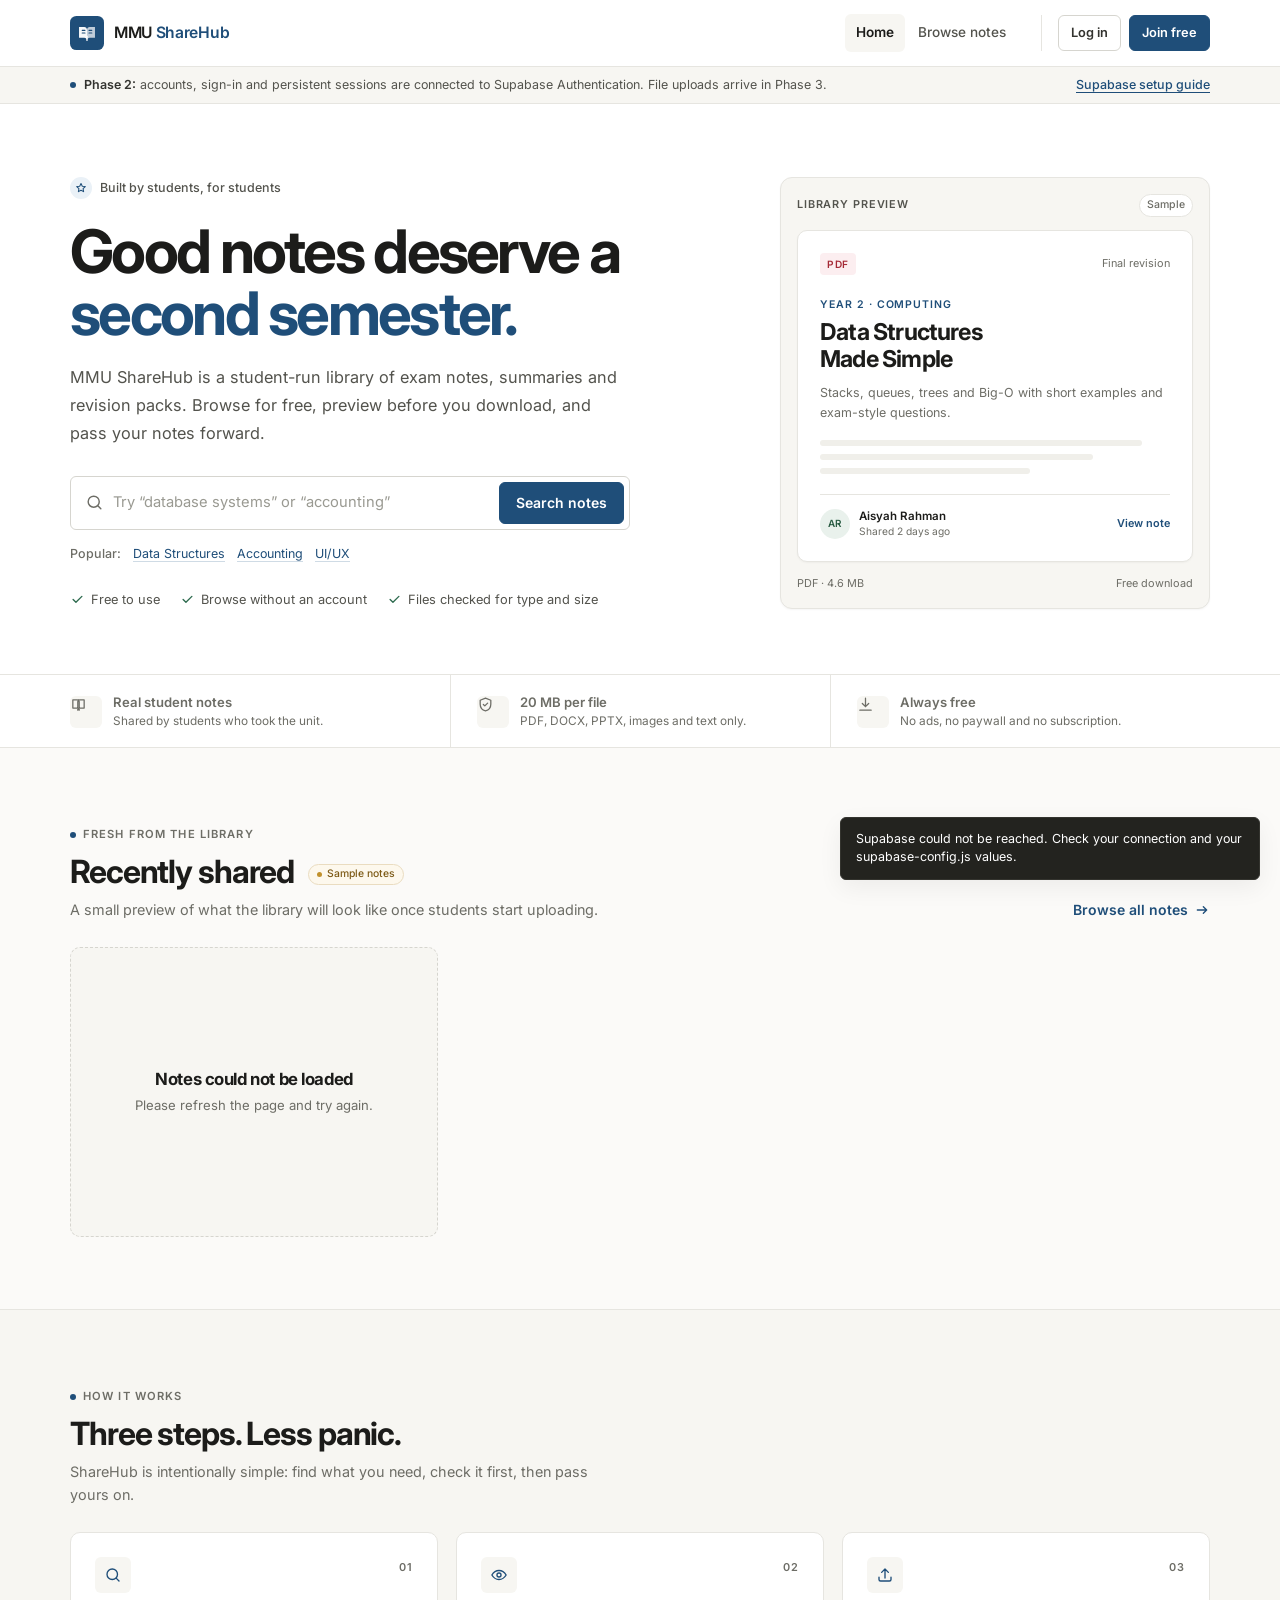
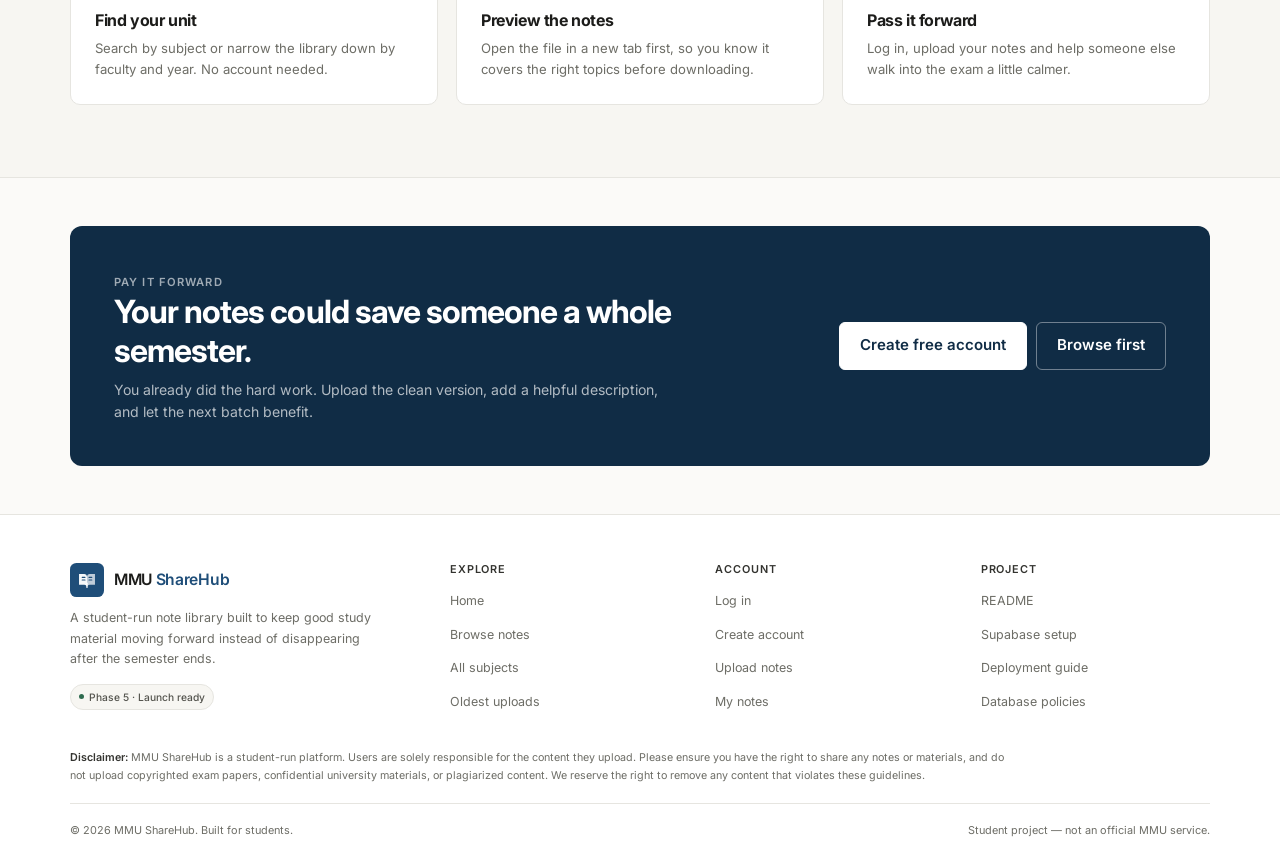
==== index.html @ 8dc892ee "Initial Commit" ====
<!DOCTYPE html>
<html lang="en">
<head>
  <meta charset="UTF-8">
  <meta name="viewport" content="width=device-width, initial-scale=1.0">
  <meta name="description" content="MMU ShareHub is a free, student-run library of exam notes, summaries and revision packs. Browse, preview and download notes shared by fellow students.">
  <meta name="theme-color" content="#1f4e79">
  <meta property="og:title" content="MMU ShareHub — Notes worth passing on">
  <meta property="og:description" content="A free, student-run library of exam notes for the next batch.">
  <meta property="og:type" content="website">
  <title>MMU ShareHub — Notes worth passing on</title>
  <link rel="preconnect" href="https://fonts.googleapis.com">
  <link rel="preconnect" href="https://fonts.gstatic.com" crossorigin>
  <link href="https://fonts.googleapis.com/css2?family=Inter:wght@400;500;600;700&display=swap" rel="stylesheet">
  <link rel="icon" href="assets/favicon.svg" type="image/svg+xml">
  <link rel="stylesheet" href="css/styles.css">
</head>
<body data-page="home">
  <a class="skip-link" href="#main">Skip to content</a>

  <!-- Site header: same navigation on every page -->
  <header class="site-header" data-header>
    <div class="container header-inner">
      <a class="brand" href="index.html" aria-label="MMU ShareHub home">
        <span class="brand-mark">
          <img src="assets/logo-mark.svg" alt="" width="41" height="41">
        </span>
        <span class="brand-name">MMU <span>ShareHub</span></span>
      </a>

      <button class="nav-toggle" type="button" aria-label="Open navigation" aria-expanded="false" aria-controls="site-nav" data-nav-toggle>
        <span></span>
        <span></span>
        <span></span>
      </button>

      <nav class="site-nav" id="site-nav" aria-label="Main navigation">
        <div class="nav-links">
          <a class="nav-link" href="index.html" data-page="home">Home</a>
          <a class="nav-link" href="browse.html" data-page="browse">Browse notes</a>
        </div>

        <div class="nav-auth auth-guest">
          <a class="btn btn-ghost btn-sm" href="login.html">Log in</a>
          <a class="btn btn-primary btn-sm" href="register.html">Join free</a>
        </div>

        <!-- Shown by js/main.js when Supabase reports a signed-in user. -->
        <div class="nav-auth auth-user" hidden>
          <a class="nav-link" href="upload.html" data-page="upload">Upload</a>
          <a class="nav-link nav-account" href="profile.html" data-page="profile">
            <span class="avatar nav-account__avatar" data-user-avatar aria-hidden="true">?</span>
            <span class="nav-account__name" data-user-name>My notes</span>
          </a>
          <button class="btn btn-ghost btn-sm" type="button" data-logout>Log out</button>
        </div>
      </nav>
    </div>
  </header>

  <!-- Development-only status banner. Safe to remove before launch. -->
  <div class="phase-banner">
    <div class="container phase-banner__inner">
      <span class="phase-banner__dot" aria-hidden="true"></span>
      <span><strong>Phase 2:</strong> accounts, sign-in and persistent sessions are connected to Supabase Authentication. File uploads arrive in Phase 3.</span>
      <a href="docs/supabase-setup.md" target="_blank" rel="noopener">Supabase setup guide</a>
    </div>
  </div>

  <main id="main">
    <!-- Hero -->
    <section class="hero" aria-labelledby="hero-title">
      <div class="container hero__grid">
        <div class="hero__copy">
          <span class="hero__badge">
            <span class="hero__badge-icon" aria-hidden="true">
              <svg viewBox="0 0 24 24"><path d="m12 3 2.6 5.3 5.9.9-4.3 4.2 1 5.9-5.2-2.8-5.2 2.8 1-5.9L3.5 9.2l5.9-.9L12 3Z"/></svg>
            </span>
            Built by students, for students
          </span>

          <h1 id="hero-title">Good notes deserve a <span class="text-accent">second semester.</span></h1>

          <p>MMU ShareHub is a student-run library of exam notes, summaries and revision packs. Browse for free, preview before you download, and pass your notes forward.</p>

          <form class="hero-search" action="browse.html" method="get" role="search">
            <svg viewBox="0 0 24 24" aria-hidden="true">
              <circle cx="11" cy="11" r="7"/>
              <path d="m20 20-3.5-3.5"/>
            </svg>
            <label class="sr-only" for="hero-search-input">Search notes</label>
            <input id="hero-search-input" type="search" name="q" placeholder="Try “database systems” or “accounting”">
            <button class="btn btn-primary" type="submit">Search notes</button>
          </form>

          <div class="popular-searches">
            <span>Popular:</span>
            <a href="browse.html?q=Data%20Structures">Data Structures</a>
            <a href="browse.html?q=Financial%20Accounting">Accounting</a>
            <a href="browse.html?q=UI%2FUX">UI/UX</a>
          </div>

          <ul class="hero__proof" aria-label="Site benefits">
            <li>
              <svg viewBox="0 0 24 24"><path d="m5 12 4.5 4.5L19 7"/></svg>
              Free to use
            </li>
            <li>
              <svg viewBox="0 0 24 24"><path d="m5 12 4.5 4.5L19 7"/></svg>
              Browse without an account
            </li>
            <li>
              <svg viewBox="0 0 24 24"><path d="m5 12 4.5 4.5L19 7"/></svg>
              Files checked for type and size
            </li>
          </ul>
        </div>

        <!-- Clean document preview, built with HTML and CSS -->
        <div class="hero-preview" aria-hidden="true">
          <div class="hero-preview__head">
            <span class="hero-preview__label">Library preview</span>
            <span class="hero-preview__sample">Sample</span>
          </div>

          <article class="preview-note">
            <div class="preview-note__top">
              <span class="file-badge file-badge--pdf">PDF</span>
              <span class="preview-note__date">Final revision</span>
            </div>
            <p class="preview-note__subject">Year 2 · Computing</p>
            <h2 class="preview-note__title">Data Structures<br>Made Simple</h2>
            <p class="preview-note__description">Stacks, queues, trees and Big-O with short examples and exam-style questions.</p>
            <div class="preview-note__lines">
              <span></span>
              <span></span>
              <span></span>
            </div>
            <div class="preview-note__footer">
              <span class="avatar avatar--tone-1">AR</span>
              <span class="preview-note__uploader">
                <strong>Aisyah Rahman</strong>
                <small>Shared 2 days ago</small>
              </span>
              <span class="preview-note__action">View note</span>
            </div>
          </article>

          <div class="hero-preview__foot">
            <span>PDF · 4.6 MB</span>
            <span>Free download</span>
          </div>
        </div>
      </div>
    </section>

    <!-- Quick benefits -->
    <div class="trust-strip-wrap">
      <div class="container">
        <ul class="trust-strip" aria-label="ShareHub at a glance">
          <li class="trust-item">
            <span class="trust-item__icon" aria-hidden="true">
              <svg viewBox="0 0 24 24"><path d="M4 5.5h6.2A2.8 2.8 0 0 1 13 8.3V20a3 3 0 0 0-3-3H4V5.5Zm16 0h-6.2A2.8 2.8 0 0 0 11 8.3V20a3 3 0 0 1 3-3h6V5.5Z"/></svg>
            </span>
            <span>
              <strong>Real student notes</strong>
              <span>Shared by students who took the unit.</span>
            </span>
          </li>
          <li class="trust-item">
            <span class="trust-item__icon" aria-hidden="true">
              <svg viewBox="0 0 24 24"><path d="M12 3 4.5 6v5.5c0 4.7 3.2 8.3 7.5 9.5 4.3-1.2 7.5-4.8 7.5-9.5V6L12 3Z"/><path d="m9 12 2 2 4-4"/></svg>
            </span>
            <span>
              <strong>20 MB per file</strong>
              <span>PDF, DOCX, PPTX, images and text only.</span>
            </span>
          </li>
          <li class="trust-item">
            <span class="trust-item__icon" aria-hidden="true">
              <svg viewBox="0 0 24 24"><path d="M12 3v12m0 0 4.5-4.5M12 15l-4.5-4.5M4 20h16"/></svg>
            </span>
            <span>
              <strong>Always free</strong>
              <span>No ads, no paywall and no subscription.</span>
            </span>
          </li>
        </ul>
      </div>
    </div>

    <!-- Recent notes -->
    <section class="section" aria-labelledby="recent-heading">
      <div class="container">
        <div class="section-heading">
          <div>
            <span class="eyebrow"><span class="eyebrow__dot" aria-hidden="true"></span> Fresh from the library</span>
            <h2 id="recent-heading">Recently shared <span class="preview-pill">Sample notes</span></h2>
            <p>A small preview of what the library will look like once students start uploading.</p>
          </div>
          <a class="text-link" href="browse.html">
            Browse all notes
            <svg viewBox="0 0 24 24" aria-hidden="true"><path d="M5 12h14m-5-5 5 5-5 5"/></svg>
          </a>
        </div>

        <div class="notes-grid" id="recent-notes">
          <div class="note-card skeleton-card" aria-hidden="true">
            <div class="skeleton skeleton--badge"></div>
            <div class="skeleton skeleton--title"></div>
            <div class="skeleton skeleton--text"></div>
            <div class="skeleton skeleton--text skeleton--short"></div>
            <div class="skeleton skeleton--footer"></div>
          </div>
          <div class="note-card skeleton-card" aria-hidden="true">
            <div class="skeleton skeleton--badge"></div>
            <div class="skeleton skeleton--title"></div>
            <div class="skeleton skeleton--text"></div>
            <div class="skeleton skeleton--text skeleton--short"></div>
            <div class="skeleton skeleton--footer"></div>
          </div>
          <div class="note-card skeleton-card" aria-hidden="true">
            <div class="skeleton skeleton--badge"></div>
            <div class="skeleton skeleton--title"></div>
            <div class="skeleton skeleton--text"></div>
            <div class="skeleton skeleton--text skeleton--short"></div>
            <div class="skeleton skeleton--footer"></div>
          </div>
        </div>
      </div>
    </section>

    <!-- How it works -->
    <section class="section section--white" aria-labelledby="how-heading">
      <div class="container">
        <div class="section-heading">
          <div>
            <span class="eyebrow"><span class="eyebrow__dot" aria-hidden="true"></span> How it works</span>
            <h2 id="how-heading">Three steps. Less panic.</h2>
            <p>ShareHub is intentionally simple: find what you need, check it first, then pass yours on.</p>
          </div>
        </div>

        <div class="steps-grid">
          <article class="step-card" data-step="01">
            <span class="step-card__icon" aria-hidden="true">
              <svg viewBox="0 0 24 24"><circle cx="11" cy="11" r="7"/><path d="m20 20-3.5-3.5"/></svg>
            </span>
            <h3>Find your unit</h3>
            <p>Search by subject or narrow the library down by faculty and year. No account needed.</p>
          </article>

          <article class="step-card" data-step="02">
            <span class="step-card__icon" aria-hidden="true">
              <svg viewBox="0 0 24 24"><path d="M2.5 12s3.5-6 9.5-6 9.5 6 9.5 6-3.5 6-9.5 6-9.5-6-9.5-6Z"/><circle cx="12" cy="12" r="2.7"/></svg>
            </span>
            <h3>Preview the notes</h3>
            <p>Open the file in a new tab first, so you know it covers the right topics before downloading.</p>
          </article>

          <article class="step-card" data-step="03">
            <span class="step-card__icon" aria-hidden="true">
              <svg viewBox="0 0 24 24"><path d="M12 16V4m0 0L7.5 8.5M12 4l4.5 4.5M4 15v3a2 2 0 0 0 2 2h12a2 2 0 0 0 2-2v-3"/></svg>
            </span>
            <h3>Pass it forward</h3>
            <p>Log in, upload your notes and help someone else walk into the exam a little calmer.</p>
          </article>
        </div>
      </div>
    </section>

    <!-- Final call to action -->
    <section class="section section--tight" aria-labelledby="cta-heading">
      <div class="container">
        <div class="cta-band">
          <div>
            <span class="eyebrow eyebrow--light">Pay it forward</span>
            <h2 id="cta-heading">Your notes could save someone a whole semester.</h2>
            <p>You already did the hard work. Upload the clean version, add a helpful description, and let the next batch benefit.</p>
          </div>
          <div class="cta-band__actions">
            <a class="btn btn-white btn-lg" href="register.html">Create free account</a>
            <a class="btn btn-outline-light btn-lg" href="browse.html">Browse first</a>
          </div>
        </div>
      </div>
    </section>
  </main>

  <!-- Footer: same links on every page -->
  <footer class="site-footer">
    <div class="container">
      <div class="footer-grid">
        <div class="footer-brand">
          <a class="brand" href="index.html" aria-label="MMU ShareHub home">
            <span class="brand-mark">
              <img src="assets/logo-mark.svg" alt="" width="41" height="41">
            </span>
            <span class="brand-name">MMU <span>ShareHub</span></span>
          </a>
          <p>A student-run note library built to keep good study material moving forward instead of disappearing after the semester ends.</p>
          <span class="footer-badge">Phase 5 · Launch ready</span>
        </div>

        <div class="footer-col">
          <h2>Explore</h2>
          <ul>
            <li><a href="index.html">Home</a></li>
            <li><a href="browse.html">Browse notes</a></li>
            <li><a href="browse.html?sort=title">All subjects</a></li>
            <li><a href="browse.html?sort=oldest">Oldest uploads</a></li>
          </ul>
        </div>

        <div class="footer-col">
          <h2>Account</h2>
          <ul>
            <li><a href="login.html">Log in</a></li>
            <li><a href="register.html">Create account</a></li>
            <li><a href="upload.html">Upload notes</a></li>
            <li><a href="profile.html">My notes</a></li>
          </ul>
        </div>

        <div class="footer-col">
          <h2>Project</h2>
          <ul>
            <li><a href="README.md" target="_blank" rel="noopener">README</a></li>
            <li><a href="docs/supabase-setup.md" target="_blank" rel="noopener">Supabase setup</a></li>
            <li><a href="docs/deployment.md" target="_blank" rel="noopener">Deployment guide</a></li>
            <li><a href="docs/database-policies.md" target="_blank" rel="noopener">Database policies</a></li>
          </ul>
        </div>
      </div>

      <div class="footer-disclaimer">
        <strong>Disclaimer:</strong> MMU ShareHub is a student-run platform. Users are solely responsible for the content they upload. Please ensure you have the right to share any notes or materials, and do not upload copyrighted exam papers, confidential university materials, or plagiarized content. We reserve the right to remove any content that violates these guidelines.
      </div>

      <div class="footer-bottom">
        <p>© <span data-year>2026</span> MMU ShareHub. Built for students.</p>
        <p>Student project — not an official MMU service.</p>
      </div>
    </div>
  </footer>

  <script type="module" src="js/main.js"></script>
</body>
</html>
---- css/styles.css ----
/* ==========================================================================
   MMU ShareHub — Global styles
   Phase 2: clean, minimal academic theme + authentication UI.

   Design notes
   - Warm neutral background, white surfaces, one deep navy accent.
   - Thin borders and small shadows instead of gradients and glows.
   - Clear type hierarchy, generous spacing, understated document cards.
   ========================================================================== */

:root {
  --ink: #1c1c1a;
  --ink-soft: #33332f;
  --muted: #6d6d66;
  --muted-dark: #53534d;
  --line: #e6e5e0;
  --line-strong: #d6d5cf;
  --surface: #ffffff;
  --surface-soft: #f7f6f2;
  --surface-tint: #edf2f6;
  --bg: #fbfaf8;
  --brand: #1f4e79;
  --brand-dark: #173b5c;
  --brand-deep: #102c45;
  --brand-soft: #eaf1f7;
  --accent: #2e6b4f;
  --accent-soft: #edf5f0;
  --amber: #9a6a15;
  --amber-soft: #fbf4e6;
  --danger: #b42318;
  --danger-soft: #fef3f2;
  --success: #1f6b4a;
  --success-soft: #edf7f1;
  --shadow-sm: 0 1px 2px rgba(24, 24, 20, 0.04);
  --shadow-md: 0 8px 24px rgba(24, 24, 20, 0.06);
  --shadow-lg: 0 24px 60px rgba(24, 24, 20, 0.09);
  --radius-sm: 6px;
  --radius-md: 10px;
  --radius-lg: 12px;
  --radius-xl: 16px;
  --font-sans: "Inter", -apple-system, BlinkMacSystemFont, "Segoe UI", Roboto,
    "Helvetica Neue", Arial, sans-serif;
  --container: 1140px;
}

/* --------------------------------------------------------------------------
   1. Reset and base
   -------------------------------------------------------------------------- */

*,
*::before,
*::after {
  box-sizing: border-box;
}

html {
  scroll-behavior: smooth;
}

body {
  margin: 0;
  font-family: var(--font-sans);
  font-size: 16px;
  line-height: 1.6;
  color: var(--ink);
  background: var(--bg);
  -webkit-font-smoothing: antialiased;
  text-rendering: optimizeLegibility;
}

body.nav-open {
  overflow: hidden;
}

h1,
h2,
h3,
h4,
p,
figure,
blockquote {
  margin: 0;
}

h1,
h2,
h3,
h4 {
  line-height: 1.2;
  letter-spacing: -0.025em;
}

ul,
ol {
  margin: 0;
  padding: 0;
  list-style: none;
}

a {
  color: inherit;
  text-decoration: none;
}

img,
svg {
  display: block;
  max-width: 100%;
}

button,
input,
select,
textarea {
  font: inherit;
}

button {
  cursor: pointer;
}

button:disabled {
  cursor: not-allowed;
  opacity: 0.55;
}

code {
  padding: 1px 5px;
  border: 1px solid var(--line);
  border-radius: 4px;
  background: var(--surface-soft);
  color: var(--ink-soft);
  font-family: Consolas, Monaco, "Courier New", monospace;
  font-size: 0.92em;
}

[hidden] {
  display: none !important;
}

::selection {
  background: var(--brand);
  color: #fff;
}

:focus-visible {
  outline: 3px solid rgba(31, 78, 121, 0.26);
  outline-offset: 2px;
  border-radius: 4px;
}

.container {
  width: min(var(--container), calc(100% - 48px));
  margin-inline: auto;
}

.sr-only {
  position: absolute;
  width: 1px;
  height: 1px;
  padding: 0;
  margin: -1px;
  overflow: hidden;
  clip: rect(0, 0, 0, 0);
  white-space: nowrap;
  border: 0;
}

.skip-link {
  position: fixed;
  top: 10px;
  left: 10px;
  z-index: 200;
  padding: 9px 14px;
  background: var(--ink);
  color: #fff;
  border-radius: var(--radius-sm);
  transform: translateY(-160%);
  transition: transform 0.18s ease;
}

.skip-link:focus {
  transform: translateY(0);
}

/* --------------------------------------------------------------------------
   2. Buttons and shared text
   -------------------------------------------------------------------------- */

.btn {
  display: inline-flex;
  align-items: center;
  justify-content: center;
  gap: 7px;
  min-height: 42px;
  padding: 10px 16px;
  border: 1px solid transparent;
  border-radius: var(--radius-sm);
  font-size: 0.875rem;
  font-weight: 600;
  line-height: 1.1;
  white-space: nowrap;
  transition: background-color 0.16s ease, border-color 0.16s ease,
    color 0.16s ease, box-shadow 0.16s ease;
}

.btn svg {
  width: 17px;
  height: 17px;
  flex: 0 0 auto;
  fill: none;
  stroke: currentColor;
  stroke-width: 1.9;
  stroke-linecap: round;
  stroke-linejoin: round;
}

.btn-primary {
  color: #fff;
  background: var(--brand);
  border-color: var(--brand);
}

.btn-primary:hover {
  background: var(--brand-dark);
  border-color: var(--brand-dark);
}

.btn-danger {
  color: #fff;
  background: var(--danger);
  border-color: var(--danger);
}

.btn-danger:hover {
  background: #912016;
  border-color: #912016;
}

.btn-soft {
  color: var(--brand-dark);
  background: var(--brand-soft);
  border-color: transparent;
}

.btn-soft:hover {
  background: #dfeaf3;
}

.btn-ghost {
  color: var(--ink-soft);
  background: var(--surface);
  border-color: var(--line-strong);
}

.btn-ghost:hover {
  background: var(--surface-soft);
  border-color: #c6c5be;
}

.btn-white {
  color: var(--brand-deep);
  background: #fff;
  border-color: #fff;
}

.btn-white:hover {
  background: #f1f0eb;
  border-color: #f1f0eb;
}

.btn-outline-light {
  color: #fff;
  background: transparent;
  border-color: rgba(255, 255, 255, 0.4);
}

.btn-outline-light:hover {
  background: rgba(255, 255, 255, 0.08);
  border-color: rgba(255, 255, 255, 0.65);
}

.btn-sm {
  min-height: 36px;
  padding: 7px 12px;
  font-size: 0.8rem;
}

.btn-lg {
  min-height: 48px;
  padding: 12px 20px;
  font-size: 0.94rem;
}

.btn-block {
  width: 100%;
}

.btn.is-loading {
  cursor: progress;
  opacity: 0.75;
}

.link-button {
  padding: 0;
  border: 0;
  background: transparent;
  color: var(--brand);
  font-size: 0.8rem;
  font-weight: 500;
}

.link-button:hover {
  color: var(--brand-dark);
  text-decoration: underline;
  text-underline-offset: 3px;
}

.text-link {
  display: inline-flex;
  align-items: center;
  gap: 6px;
  color: var(--brand);
  font-size: 0.875rem;
  font-weight: 600;
}

.text-link svg {
  width: 16px;
  height: 16px;
  fill: none;
  stroke: currentColor;
  stroke-width: 2;
  stroke-linecap: round;
  stroke-linejoin: round;
  transition: transform 0.16s ease;
}

.text-link:hover svg {
  transform: translateX(2px);
}

.eyebrow {
  display: inline-flex;
  align-items: center;
  gap: 7px;
  color: var(--muted);
  font-size: 0.7rem;
  font-weight: 600;
  letter-spacing: 0.1em;
  text-transform: uppercase;
}

.eyebrow__dot {
  width: 6px;
  height: 6px;
  border-radius: 50%;
  background: var(--brand);
}

.eyebrow--light {
  color: rgba(255, 255, 255, 0.6);
}

.text-accent {
  color: var(--brand);
}

.muted {
  color: var(--muted);
}

/* --------------------------------------------------------------------------
   3. Header and navigation
   -------------------------------------------------------------------------- */

.site-header {
  position: sticky;
  top: 0;
  z-index: 60;
  background: rgba(255, 255, 255, 0.97);
  border-bottom: 1px solid var(--line);
  backdrop-filter: blur(12px);
  -webkit-backdrop-filter: blur(12px);
}

.site-header.is-scrolled {
  box-shadow: 0 1px 10px rgba(24, 24, 20, 0.05);
}

.header-inner {
  display: flex;
  align-items: center;
  justify-content: space-between;
  gap: 24px;
  min-height: 66px;
}

.brand {
  display: inline-flex;
  align-items: center;
  gap: 10px;
  flex: 0 0 auto;
}

.brand-mark {
  display: grid;
  place-items: center;
  width: 34px;
  height: 34px;
  border-radius: 8px;
}

.brand-mark svg,
.brand-mark img {
  width: 34px;
  height: 34px;
}

.brand-name {
  font-size: 0.98rem;
  font-weight: 600;
  letter-spacing: -0.02em;
  color: var(--ink);
}

.brand-name span {
  color: var(--brand);
}

.site-nav {
  display: flex;
  align-items: center;
  gap: 18px;
}

.nav-links,
.nav-auth {
  display: flex;
  align-items: center;
}

.nav-links {
  gap: 2px;
}

.nav-link {
  display: inline-flex;
  align-items: center;
  gap: 7px;
  min-height: 36px;
  padding: 8px 11px;
  border-radius: var(--radius-sm);
  color: var(--muted-dark);
  font-size: 0.85rem;
  font-weight: 500;
  transition: background-color 0.16s ease, color 0.16s ease;
}

.nav-link:hover {
  color: var(--ink);
  background: var(--surface-soft);
}

.nav-link[aria-current="page"] {
  color: var(--ink);
  background: var(--surface-soft);
  font-weight: 600;
}

.nav-account {
  padding-right: 9px;
}

.nav-account__avatar {
  display: inline-grid;
  place-items: center;
  width: 24px;
  height: 24px;
  flex: 0 0 auto;
  border-radius: 50%;
  background: var(--brand-soft);
  color: var(--brand-dark);
  font-size: 0.58rem;
  font-weight: 600;
  letter-spacing: 0.01em;
}

.nav-account__name {
  max-width: 112px;
  overflow: hidden;
  text-overflow: ellipsis;
  white-space: nowrap;
}

.nav-auth {
  gap: 8px;
  margin-left: 6px;
  padding-left: 16px;
  border-left: 1px solid var(--line);
}

/* Hide both auth blocks until a saved session has been restored. */
body.auth-pending .nav-auth {
  visibility: hidden;
}

.nav-toggle {
  display: none;
  width: 42px;
  height: 40px;
  padding: 10px;
  border: 1px solid var(--line-strong);
  border-radius: var(--radius-sm);
  background: #fff;
}

.nav-toggle span {
  display: block;
  width: 19px;
  height: 2px;
  margin: 4px auto;
  border-radius: 2px;
  background: var(--ink);
  transition: transform 0.18s ease, opacity 0.18s ease;
}

body.nav-open .nav-toggle span:nth-child(1) {
  transform: translateY(6px) rotate(45deg);
}

body.nav-open .nav-toggle span:nth-child(2) {
  opacity: 0;
}

body.nav-open .nav-toggle span:nth-child(3) {
  transform: translateY(-6px) rotate(-45deg);
}

/* --------------------------------------------------------------------------
   4. Phase banner
   -------------------------------------------------------------------------- */

.phase-banner {
  background: var(--surface-soft);
  border-bottom: 1px solid var(--line);
  color: var(--muted-dark);
}

.phase-banner__inner {
  display: flex;
  align-items: center;
  gap: 8px;
  min-height: 36px;
  padding-block: 7px;
  font-size: 0.78rem;
}

.phase-banner__dot {
  width: 6px;
  height: 6px;
  flex: 0 0 auto;
  border-radius: 50%;
  background: var(--brand);
}

.phase-banner strong {
  color: var(--ink-soft);
  font-weight: 600;
}

.phase-banner a {
  margin-left: auto;
  color: var(--brand);
  font-weight: 500;
  text-decoration: underline;
  text-underline-offset: 3px;
}

/* --------------------------------------------------------------------------
   5. Home hero
   -------------------------------------------------------------------------- */

.hero {
  padding: 72px 0 64px;
  background: #fff;
  border-bottom: 1px solid var(--line);
}

.hero__grid {
  display: grid;
  grid-template-columns: minmax(0, 1.08fr) minmax(320px, 0.92fr);
  gap: 60px;
  align-items: center;
}

.hero__badge {
  display: inline-flex;
  align-items: center;
  gap: 8px;
  color: var(--muted-dark);
  font-size: 0.78rem;
  font-weight: 500;
}

.hero__badge-icon {
  display: grid;
  place-items: center;
  width: 22px;
  height: 22px;
  border-radius: 50%;
  background: var(--brand-soft);
}

.hero__badge svg {
  width: 12px;
  height: 12px;
  fill: none;
  stroke: var(--brand);
  stroke-width: 2.1;
  stroke-linecap: round;
  stroke-linejoin: round;
}

.hero h1 {
  max-width: 690px;
  margin-top: 18px;
  font-size: clamp(2.55rem, 4.7vw, 3.75rem);
  line-height: 1.04;
  letter-spacing: -0.045em;
  color: var(--ink);
}

.hero__copy > p {
  max-width: 560px;
  margin-top: 20px;
  color: var(--muted-dark);
  font-size: 1.02rem;
  line-height: 1.7;
}

.hero-search,
.search-bar {
  display: flex;
  align-items: center;
  gap: 9px;
  width: min(100%, 560px);
  margin-top: 28px;
  padding: 5px 5px 5px 14px;
  border: 1px solid var(--line-strong);
  border-radius: var(--radius-sm);
  background: #fff;
  transition: border-color 0.16s ease, box-shadow 0.16s ease;
}

.hero-search:focus-within,
.search-bar:focus-within {
  border-color: var(--brand);
  box-shadow: 0 0 0 3px rgba(31, 78, 121, 0.1);
}

.hero-search > svg,
.search-bar > svg {
  width: 19px;
  height: 19px;
  flex: 0 0 auto;
  fill: none;
  stroke: var(--muted);
  stroke-width: 1.8;
  stroke-linecap: round;
}

.hero-search input,
.search-bar input {
  flex: 1;
  min-width: 0;
  padding: 8px 0;
  border: 0;
  outline: 0;
  background: transparent;
  color: var(--ink);
  font-size: 0.92rem;
}

.hero-search input::placeholder,
.search-bar input::placeholder {
  color: #9a9a92;
}

.hero-search .btn,
.search-bar .btn {
  flex: 0 0 auto;
  min-height: 42px;
}

.popular-searches {
  display: flex;
  align-items: center;
  flex-wrap: wrap;
  gap: 5px 12px;
  margin-top: 14px;
  color: var(--muted);
  font-size: 0.78rem;
}

.popular-searches span {
  font-weight: 500;
}

.popular-searches a {
  color: var(--brand);
  text-decoration: underline;
  text-decoration-color: #cfdbe5;
  text-underline-offset: 3px;
}

.popular-searches a:hover {
  color: var(--brand-dark);
  text-decoration-color: currentColor;
}

.hero__proof {
  display: flex;
  flex-wrap: wrap;
  gap: 10px 20px;
  margin-top: 26px;
  color: var(--muted-dark);
  font-size: 0.8rem;
}

.hero__proof li {
  display: inline-flex;
  align-items: center;
  gap: 6px;
}

.hero__proof svg {
  width: 15px;
  height: 15px;
  fill: none;
  stroke: var(--accent);
  stroke-width: 2.2;
  stroke-linecap: round;
  stroke-linejoin: round;
}

/* --------------------------------------------------------------------------
   6. Hero document preview
   -------------------------------------------------------------------------- */

.hero-preview {
  width: min(100%, 430px);
  margin-left: auto;
  padding: 16px;
  border: 1px solid var(--line);
  border-radius: var(--radius-lg);
  background: var(--surface-soft);
  box-shadow: var(--shadow-sm);
}

.hero-preview__head,
.hero-preview__foot {
  display: flex;
  align-items: center;
  justify-content: space-between;
  gap: 12px;
}

.hero-preview__label {
  color: var(--muted-dark);
  font-size: 0.68rem;
  font-weight: 600;
  letter-spacing: 0.08em;
  text-transform: uppercase;
}

.hero-preview__sample {
  padding: 2px 7px;
  border: 1px solid var(--line);
  border-radius: 999px;
  background: #fff;
  color: var(--muted);
  font-size: 0.66rem;
  font-weight: 500;
}

.preview-note {
  margin-top: 13px;
  padding: 22px;
  border: 1px solid var(--line);
  border-radius: var(--radius-md);
  background: #fff;
  box-shadow: var(--shadow-sm);
}

.preview-note__top {
  display: flex;
  align-items: center;
  justify-content: space-between;
  gap: 12px;
}

.preview-note__date {
  color: var(--muted);
  font-size: 0.68rem;
}

.preview-note__subject {
  margin-top: 22px;
  color: var(--brand);
  font-size: 0.66rem;
  font-weight: 600;
  letter-spacing: 0.09em;
  text-transform: uppercase;
}

.preview-note__title {
  margin-top: 5px;
  font-size: 1.45rem;
  line-height: 1.18;
  letter-spacing: -0.035em;
}

.preview-note__description {
  margin-top: 10px;
  color: var(--muted);
  font-size: 0.78rem;
  line-height: 1.55;
}

.preview-note__lines {
  display: grid;
  gap: 8px;
  margin-top: 18px;
}

.preview-note__lines span {
  height: 6px;
  border-radius: 3px;
  background: #f0efea;
}

.preview-note__lines span:nth-child(1) {
  width: 92%;
}

.preview-note__lines span:nth-child(2) {
  width: 78%;
}

.preview-note__lines span:nth-child(3) {
  width: 60%;
}

.preview-note__footer {
  display: flex;
  align-items: center;
  gap: 9px;
  margin-top: 20px;
  padding-top: 14px;
  border-top: 1px solid var(--line);
}

.preview-note__footer .avatar {
  width: 30px;
  height: 30px;
  font-size: 0.62rem;
}

.preview-note__uploader {
  display: flex;
  min-width: 0;
  flex-direction: column;
  line-height: 1.35;
}

.preview-note__uploader strong {
  overflow: hidden;
  font-size: 0.72rem;
  font-weight: 600;
  text-overflow: ellipsis;
  white-space: nowrap;
}

.preview-note__uploader small {
  color: var(--muted);
  font-size: 0.64rem;
}

.preview-note__action {
  margin-left: auto;
  color: var(--brand);
  font-size: 0.68rem;
  font-weight: 600;
  white-space: nowrap;
}

.hero-preview__foot {
  margin-top: 13px;
  color: var(--muted);
  font-size: 0.68rem;
}

/* --------------------------------------------------------------------------
   7. Trust strip
   -------------------------------------------------------------------------- */

.trust-strip-wrap {
  background: #fff;
  border-bottom: 1px solid var(--line);
}

.trust-strip {
  display: grid;
  grid-template-columns: repeat(3, minmax(0, 1fr));
}

.trust-item {
  display: flex;
  align-items: center;
  gap: 11px;
  min-width: 0;
  padding: 18px 26px;
  border-left: 1px solid var(--line);
}

.trust-item:first-child {
  padding-left: 0;
  border-left: 0;
}

.trust-item:last-child {
  padding-right: 0;
}

.trust-item__icon {
  display: grid;
  place-items: center;
  width: 32px;
  height: 32px;
  flex: 0 0 auto;
  border-radius: var(--radius-sm);
  background: var(--surface-soft);
  color: var(--brand);
}

.trust-item__icon svg {
  width: 17px;
  height: 17px;
  fill: none;
  stroke: currentColor;
  stroke-width: 1.8;
  stroke-linecap: round;
  stroke-linejoin: round;
}

.trust-item strong,
.trust-item span {
  display: block;
}

.trust-item strong {
  font-size: 0.82rem;
  font-weight: 600;
  line-height: 1.35;
}

.trust-item span {
  margin-top: 1px;
  color: var(--muted);
  font-size: 0.74rem;
  line-height: 1.4;
}

/* --------------------------------------------------------------------------
   8. Sections and note cards
   -------------------------------------------------------------------------- */

.section {
  padding: 72px 0;
}

.section--tight {
  padding: 48px 0;
}

.section--white {
  border-block: 1px solid var(--line);
  background: var(--surface-soft);
}

.section-heading {
  display: flex;
  align-items: flex-end;
  justify-content: space-between;
  gap: 24px;
  margin-bottom: 26px;
}

.section-heading h2 {
  margin-top: 7px;
  font-size: clamp(1.6rem, 2.8vw, 2rem);
  letter-spacing: -0.035em;
}

.section-heading p {
  max-width: 560px;
  margin-top: 7px;
  color: var(--muted);
  font-size: 0.9rem;
}

.preview-pill {
  display: inline-flex;
  align-items: center;
  gap: 5px;
  padding: 3px 8px;
  margin-left: 8px;
  border: 1px solid #eadcc0;
  border-radius: 999px;
  background: #fdf8ed;
  color: #7d5a16;
  font-size: 0.65rem;
  font-style: normal;
  font-weight: 500;
  letter-spacing: 0;
  vertical-align: middle;
}

.preview-pill::before {
  content: "";
  width: 5px;
  height: 5px;
  border-radius: 50%;
  background: #c1912d;
}

.notes-grid {
  display: grid;
  grid-template-columns: repeat(3, minmax(0, 1fr));
  gap: 18px;
}

.note-card {
  display: flex;
  flex-direction: column;
  min-width: 0;
  padding: 19px;
  border: 1px solid var(--line);
  border-radius: var(--radius-md);
  background: #fff;
  box-shadow: var(--shadow-sm);
  transition: border-color 0.16s ease, box-shadow 0.16s ease;
}

.note-card:hover {
  border-color: #cfcdc4;
  box-shadow: 0 4px 14px rgba(24, 24, 20, 0.055);
}

.note-card__top {
  display: flex;
  align-items: center;
  justify-content: space-between;
  gap: 12px;
}

.note-card__size {
  color: var(--muted);
  font-size: 0.7rem;
}

.note-card__body {
  display: flex;
  flex: 1;
  flex-direction: column;
  padding-top: 14px;
}

.note-card__tags {
  display: flex;
  flex-wrap: wrap;
  gap: 5px;
}

.tag {
  display: inline-flex;
  align-items: center;
  min-height: 22px;
  padding: 2px 7px;
  border-radius: 4px;
  background: var(--surface-tint);
  color: var(--brand-dark);
  font-size: 0.65rem;
  font-weight: 500;
  line-height: 1.35;
}

.tag--subtle {
  background: #f4f3ef;
  color: var(--muted-dark);
}

.note-card__title {
  margin-top: 11px;
  font-size: 1rem;
  line-height: 1.4;
  letter-spacing: -0.015em;
}

.note-card__title a:hover {
  color: var(--brand);
  text-decoration: underline;
  text-underline-offset: 3px;
}

.note-card__description {
  display: -webkit-box;
  margin-top: 7px;
  overflow: hidden;
  color: var(--muted);
  font-size: 0.82rem;
  line-height: 1.55;
  -webkit-box-orient: vertical;
  -webkit-line-clamp: 3;
}

.note-card__faculty {
  margin-top: 10px;
  color: var(--muted-dark);
  font-size: 0.7rem;
}

.note-card__meta {
  display: flex;
  align-items: center;
  gap: 8px;
  margin-top: 18px;
  padding-top: 13px;
  border-top: 1px solid #f0efea;
}

.avatar {
  display: inline-grid;
  place-items: center;
  width: 30px;
  height: 30px;
  flex: 0 0 auto;
  border-radius: 50%;
  background: #e9eef3;
  color: #2b5578;
  font-size: 0.62rem;
  font-weight: 600;
  letter-spacing: 0.01em;
}

.avatar--tone-1 {
  background: #e9f1ec;
  color: #2b5d44;
}

.avatar--tone-2 {
  background: #f5eee2;
  color: #7a4f14;
}

.avatar--tone-3 {
  background: #f0eaf4;
  color: #5b3f75;
}

.note-card__uploader {
  display: flex;
  min-width: 0;
  flex-direction: column;
  line-height: 1.35;
}

.note-card__uploader small {
  color: var(--muted);
  font-size: 0.6rem;
}

.note-card__uploader strong {
  overflow: hidden;
  font-size: 0.72rem;
  font-weight: 500;
  text-overflow: ellipsis;
  white-space: nowrap;
}

.note-card__date {
  margin-left: auto;
  color: var(--muted);
  font-size: 0.65rem;
  white-space: nowrap;
}

.note-card__actions {
  display: flex;
  gap: 7px;
  margin-top: 13px;
}

.note-card__actions .btn {
  flex: 1;
  min-width: 0;
  padding-inline: 8px;
}

.note-card__actions .btn svg {
  width: 15px;
  height: 15px;
}

.file-badge {
  display: inline-flex;
  align-items: center;
  min-height: 22px;
  padding: 3px 7px;
  border-radius: 4px;
  font-size: 0.63rem;
  font-weight: 600;
  letter-spacing: 0.06em;
}

.file-badge--pdf {
  color: #a52a36;
  background: #fceef0;
}

.file-badge--doc {
  color: #23508f;
  background: #ecf1f9;
}

.file-badge--ppt {
  color: #9a5210;
  background: #fbf1e6;
}

.file-badge--txt {
  color: #545f6b;
  background: #eef1f3;
}

.file-badge--img {
  color: #25634a;
  background: #ebf4ef;
}

.file-badge--file {
  color: #5d646b;
  background: #f0f1f2;
}

/* Skeleton loading state */
.skeleton-card {
  min-height: 320px;
  pointer-events: none;
}

.skeleton {
  border-radius: 5px;
  background: linear-gradient(90deg, #efeee9 25%, #f8f7f3 42%, #efeee9 65%);
  background-size: 400% 100%;
  animation: shimmer 1.5s ease infinite;
}

.skeleton--badge {
  width: 50px;
  height: 22px;
}

.skeleton--title {
  width: 90%;
  height: 20px;
  margin-top: 22px;
}

.skeleton--text {
  width: 100%;
  height: 10px;
  margin-top: 10px;
}

.skeleton--short {
  width: 64%;
}

.skeleton--footer {
  width: 76%;
  height: 30px;
  margin-top: auto;
}

@keyframes shimmer {
  0% {
    background-position: 100% 0;
  }
  100% {
    background-position: 0 0;
  }
}

/* --------------------------------------------------------------------------
   9. How it works
   -------------------------------------------------------------------------- */

.steps-grid {
  display: grid;
  grid-template-columns: repeat(3, minmax(0, 1fr));
  gap: 18px;
}

.step-card {
  position: relative;
  padding: 24px;
  border: 1px solid var(--line);
  border-radius: var(--radius-md);
  background: #fff;
}

.step-card::after {
  content: attr(data-step);
  position: absolute;
  top: 26px;
  right: 24px;
  color: var(--muted);
  font-size: 0.68rem;
  font-weight: 600;
  letter-spacing: 0.08em;
}

.step-card__icon {
  display: grid;
  place-items: center;
  width: 36px;
  height: 36px;
  border-radius: var(--radius-sm);
  background: var(--surface-soft);
  color: var(--brand);
}

.step-card__icon svg {
  width: 18px;
  height: 18px;
  fill: none;
  stroke: currentColor;
  stroke-width: 1.8;
  stroke-linecap: round;
  stroke-linejoin: round;
}

.step-card h3 {
  margin-top: 18px;
  font-size: 1rem;
}

.step-card p {
  margin-top: 7px;
  color: var(--muted);
  font-size: 0.82rem;
}

/* --------------------------------------------------------------------------
   10. Call-to-action band
   -------------------------------------------------------------------------- */

.cta-band {
  display: flex;
  align-items: center;
  justify-content: space-between;
  gap: 32px;
  padding: 42px 44px;
  border-radius: var(--radius-lg);
  background: var(--brand-deep);
  color: #fff;
}

.cta-band h2 {
  max-width: 610px;
  font-size: clamp(1.55rem, 2.8vw, 2rem);
  letter-spacing: -0.03em;
}

.cta-band p {
  max-width: 570px;
  margin-top: 9px;
  color: rgba(255, 255, 255, 0.68);
  font-size: 0.88rem;
}

.cta-band__actions {
  display: flex;
  flex-wrap: wrap;
  gap: 9px;
  flex: 0 0 auto;
}

/* --------------------------------------------------------------------------
   11. Browse page
   -------------------------------------------------------------------------- */

.page-hero {
  padding: 38px 0 32px;
  background: #fff;
  border-bottom: 1px solid var(--line);
}

.breadcrumb {
  display: flex;
  align-items: center;
  flex-wrap: wrap;
  gap: 6px;
  color: var(--muted);
  font-size: 0.72rem;
}

.breadcrumb a:hover {
  color: var(--brand);
  text-decoration: underline;
  text-underline-offset: 3px;
}

.breadcrumb__sep {
  color: #b6b5ae;
}

.page-hero__row {
  display: flex;
  align-items: flex-end;
  justify-content: space-between;
  gap: 28px;
  margin-top: 19px;
}

.page-hero h1 {
  margin-top: 6px;
  font-size: clamp(2rem, 3.7vw, 2.65rem);
  letter-spacing: -0.04em;
}

.page-hero__row p {
  max-width: 620px;
  margin-top: 9px;
  color: var(--muted-dark);
  font-size: 0.92rem;
}

.page-hero__aside {
  display: flex;
  align-items: center;
  gap: 7px;
  flex: 0 0 auto;
  padding: 7px 10px;
  border: 1px solid var(--line);
  border-radius: var(--radius-sm);
  background: var(--surface-soft);
  color: var(--muted-dark);
  font-size: 0.72rem;
  font-weight: 500;
}

.page-hero__aside svg {
  width: 15px;
  height: 15px;
  fill: none;
  stroke: var(--brand);
  stroke-width: 1.8;
  stroke-linecap: round;
  stroke-linejoin: round;
}

.search-bar {
  width: min(100%, 740px);
  margin-top: 24px;
}

.browse-layout {
  display: grid;
  grid-template-columns: 250px minmax(0, 1fr);
  gap: 28px;
  align-items: start;
  padding: 34px 0 80px;
}

.filter-panel {
  position: sticky;
  top: 86px;
  padding: 18px;
  border: 1px solid var(--line);
  border-radius: var(--radius-md);
  background: #fff;
}

.filter-panel__head {
  display: flex;
  align-items: center;
  justify-content: space-between;
  gap: 10px;
  padding-bottom: 12px;
  border-bottom: 1px solid var(--line);
}

.filter-panel__head h2 {
  font-size: 0.9rem;
  letter-spacing: -0.01em;
}

.filter-fields {
  display: grid;
  gap: 13px;
  margin-top: 15px;
}

.filter-field {
  display: grid;
  gap: 5px;
}

.filter-field > label {
  color: var(--muted-dark);
  font-size: 0.7rem;
  font-weight: 500;
}

.filter-field select,
.sort-control select {
  width: 100%;
  min-height: 40px;
  padding: 8px 32px 8px 10px;
  border: 1px solid var(--line-strong);
  border-radius: var(--radius-sm);
  appearance: none;
  background-color: #fff;
  background-image: url("data:image/svg+xml,%3Csvg xmlns='http://www.w3.org/2000/svg' viewBox='0 0 24 24' fill='none' stroke='%236d6d66' stroke-width='2' stroke-linecap='round' stroke-linejoin='round'%3E%3Cpath d='m6 9 6 6 6-6'/%3E%3C/svg%3E");
  background-repeat: no-repeat;
  background-position: right 9px center;
  background-size: 13px;
  color: var(--ink-soft);
  font-size: 0.8rem;
  outline: 0;
  cursor: pointer;
  transition: border-color 0.16s ease, box-shadow 0.16s ease;
}

.filter-field select:focus,
.sort-control select:focus {
  border-color: var(--brand);
  box-shadow: 0 0 0 3px rgba(31, 78, 121, 0.1);
}

.filter-note {
  display: flex;
  gap: 7px;
  margin-top: 15px;
  padding: 10px;
  border-radius: var(--radius-sm);
  background: var(--surface-soft);
  color: var(--muted);
  font-size: 0.68rem;
  line-height: 1.45;
}

.filter-note svg {
  width: 14px;
  height: 14px;
  flex: 0 0 auto;
  margin-top: 1px;
  fill: none;
  stroke: var(--brand);
  stroke-width: 1.9;
  stroke-linecap: round;
}

.browse-results {
  min-width: 0;
}

.results-toolbar {
  display: flex;
  align-items: center;
  justify-content: space-between;
  gap: 18px;
  margin-bottom: 15px;
}

#results-count {
  color: var(--muted);
  font-size: 0.78rem;
}

#results-count strong {
  color: var(--ink-soft);
  font-weight: 600;
}

.sort-control {
  display: flex;
  align-items: center;
  gap: 7px;
  color: var(--muted);
  font-size: 0.74rem;
  white-space: nowrap;
}

.sort-control select {
  width: auto;
  min-width: 126px;
  min-height: 36px;
  padding-block: 6px;
  font-size: 0.75rem;
}

.browse-results .notes-grid {
  grid-template-columns: repeat(2, minmax(0, 1fr));
}

/* Empty state */
.empty-state {
  display: flex;
  flex-direction: column;
  align-items: center;
  justify-content: center;
  min-height: 290px;
  padding: 44px 24px;
  border: 1px dashed var(--line-strong);
  border-radius: var(--radius-md);
  background: var(--surface-soft);
  text-align: center;
}

.empty-state__icon {
  display: grid;
  place-items: center;
  width: 52px;
  height: 52px;
  margin-bottom: 15px;
  border-radius: var(--radius-md);
  background: #fff;
  border: 1px solid var(--line);
  color: var(--brand);
}

.empty-state__icon svg {
  width: 24px;
  height: 24px;
  fill: none;
  stroke: currentColor;
  stroke-width: 1.7;
  stroke-linecap: round;
  stroke-linejoin: round;
}

.empty-state h3 {
  font-size: 1.05rem;
}

.empty-state p {
  max-width: 380px;
  margin-top: 6px;
  color: var(--muted);
  font-size: 0.82rem;
}

.empty-state .btn {
  margin-top: 17px;
}

/* --------------------------------------------------------------------------
   12. Auth pages
   -------------------------------------------------------------------------- */

.auth-page {
  padding: 48px 0 72px;
}

.auth-shell {
  display: grid;
  grid-template-columns: minmax(0, 0.92fr) minmax(0, 1.08fr);
  width: min(100%, 960px);
  margin-inline: auto;
  overflow: hidden;
  border: 1px solid var(--line);
  border-radius: var(--radius-lg);
  background: #fff;
  box-shadow: var(--shadow-sm);
}

.auth-aside {
  display: flex;
  flex-direction: column;
  padding: 40px;
  border-right: 1px solid var(--line);
  background: var(--surface-soft);
}

.auth-aside__brand {
  display: inline-flex;
  align-items: center;
  gap: 9px;
  color: var(--ink);
  font-size: 0.86rem;
  font-weight: 600;
}

.auth-aside__brand .brand-mark,
.auth-aside__brand .brand-mark img {
  width: 30px;
  height: 30px;
}

.auth-aside h2 {
  margin-top: 36px;
  font-size: clamp(1.55rem, 2.5vw, 1.9rem);
  line-height: 1.18;
  letter-spacing: -0.035em;
}

.auth-aside > p {
  margin-top: 11px;
  color: var(--muted);
  font-size: 0.84rem;
}

.benefit-list {
  display: grid;
  gap: 12px;
  margin-top: 26px;
}

.benefit-list li {
  display: flex;
  align-items: flex-start;
  gap: 9px;
  color: var(--muted-dark);
  font-size: 0.82rem;
  line-height: 1.5;
}

.benefit-list svg {
  width: 18px;
  height: 18px;
  flex: 0 0 auto;
  margin-top: 1px;
  fill: none;
  stroke: var(--brand);
  stroke-width: 1.9;
  stroke-linecap: round;
  stroke-linejoin: round;
}

.auth-quote {
  margin-top: auto;
  padding-top: 34px;
  border-top: 1px solid var(--line);
}

.auth-quote blockquote {
  color: var(--muted-dark);
  font-size: 0.8rem;
  line-height: 1.6;
}

.auth-quote footer {
  display: flex;
  align-items: center;
  gap: 8px;
  margin-top: 11px;
  color: var(--muted);
  font-size: 0.66rem;
}

.auth-quote .avatar {
  width: 26px;
  height: 26px;
  background: #fff;
  border: 1px solid var(--line);
  color: var(--brand-dark);
  font-size: 0.54rem;
}

.auth-form-wrap {
  display: flex;
  flex-direction: column;
  justify-content: center;
  padding: 40px 44px;
}

.auth-form-wrap h1 {
  margin-top: 6px;
  font-size: clamp(1.65rem, 2.6vw, 1.95rem);
  letter-spacing: -0.035em;
}

.auth-form-wrap__intro {
  margin-top: 7px;
  color: var(--muted);
  font-size: 0.85rem;
}

.auth-form {
  margin-top: 22px;
}

.setup-notice {
  margin-top: 20px;
  padding: 12px 13px;
  border: 1px solid #ead9b4;
  border-radius: var(--radius-sm);
  background: #fdf9ef;
  color: #6a4c12;
  font-size: 0.76rem;
  line-height: 1.55;
}

.setup-notice strong {
  display: block;
  color: #5d410c;
  font-weight: 600;
}

.setup-notice p {
  margin-top: 3px;
}

.setup-notice a {
  color: #5d410c;
  font-weight: 500;
  text-decoration: underline;
  text-underline-offset: 2px;
}

.form-field {
  display: grid;
  gap: 5px;
  margin-bottom: 15px;
}

.form-field > label,
.label-row label {
  color: var(--ink-soft);
  font-size: 0.74rem;
  font-weight: 500;
}

.label-row {
  display: flex;
  align-items: center;
  justify-content: space-between;
  gap: 12px;
}

.label-row .link-button {
  font-size: 0.72rem;
}

.form-field input,
.form-field textarea,
.form-field select {
  width: 100%;
  min-height: 44px;
  padding: 10px 12px;
  border: 1px solid var(--line-strong);
  border-radius: var(--radius-sm);
  background: #fff;
  color: var(--ink);
  font-size: 0.87rem;
  outline: 0;
  transition: border-color 0.16s ease, box-shadow 0.16s ease;
}

.form-field select {
  padding-right: 35px;
  appearance: none;
  background-image: url("data:image/svg+xml,%3Csvg xmlns='http://www.w3.org/2000/svg' viewBox='0 0 24 24' fill='none' stroke='%236d6d66' stroke-width='2' stroke-linecap='round' stroke-linejoin='round'%3E%3Cpath d='m6 9 6 6 6-6'/%3E%3C/svg%3E");
  background-repeat: no-repeat;
  background-position: right 11px center;
  background-size: 13px;
  cursor: pointer;
}

.form-field input::placeholder,
.form-field textarea::placeholder {
  color: #9a9a92;
}

.form-field input:focus,
.form-field textarea:focus,
.form-field select:focus {
  border-color: var(--brand);
  box-shadow: 0 0 0 3px rgba(31, 78, 121, 0.1);
}

.form-field input:user-invalid {
  border-color: #d99ba0;
  background: #fffafa;
}

.form-hint {
  color: var(--muted);
  font-size: 0.67rem;
  line-height: 1.45;
}

.password-field {
  position: relative;
}

.password-field input {
  padding-right: 44px;
}

.password-toggle {
  position: absolute;
  top: 50%;
  right: 6px;
  display: grid;
  place-items: center;
  width: 32px;
  height: 32px;
  padding: 0;
  border: 0;
  border-radius: var(--radius-sm);
  background: transparent;
  color: var(--muted);
  transform: translateY(-50%);
}

.password-toggle:hover {
  background: var(--surface-soft);
  color: var(--ink-soft);
}

.password-toggle svg {
  width: 17px;
  height: 17px;
  fill: none;
  stroke: currentColor;
  stroke-width: 1.8;
  stroke-linecap: round;
  stroke-linejoin: round;
}

.password-toggle .eye-closed,
.password-toggle[aria-pressed="true"] .eye-open {
  display: none;
}

.password-toggle[aria-pressed="true"] .eye-closed {
  display: block;
}

.checkbox-row {
  display: flex;
  align-items: flex-start;
  gap: 8px;
  margin: 2px 0 18px;
  color: var(--muted-dark);
  font-size: 0.72rem;
  line-height: 1.5;
}

.checkbox-row input {
  width: 15px;
  height: 15px;
  flex: 0 0 auto;
  margin: 2px 0 0;
  accent-color: var(--brand);
}

.checkbox-row a {
  color: var(--brand);
  font-weight: 500;
}

.form-message {
  display: none;
  margin-top: 13px;
  padding: 10px 12px;
  border: 1px solid #cfdde8;
  border-radius: var(--radius-sm);
  background: #f3f7fa;
  color: #2b4d66;
  font-size: 0.75rem;
  line-height: 1.5;
}

.form-message.is-visible {
  display: block;
}

.form-message.is-error {
  border-color: #f0c8c4;
  background: var(--danger-soft);
  color: var(--danger);
}

.form-message.is-success {
  border-color: #c6e3d4;
  background: var(--success-soft);
  color: var(--success);
}

.form-foot {
  margin-top: 18px;
  padding-top: 16px;
  border-top: 1px solid var(--line);
  color: var(--muted);
  font-size: 0.77rem;
  text-align: center;
}

.form-foot a {
  color: var(--brand);
  font-weight: 500;
}

.form-foot a:hover {
  text-decoration: underline;
  text-underline-offset: 3px;
}

.auth-form .btn-block {
  margin-top: 2px;
}

/* --------------------------------------------------------------------------
   13. Upload page
   -------------------------------------------------------------------------- */

.upload-layout {
  display: grid;
  grid-template-columns: minmax(0, 1.42fr) minmax(270px, 0.58fr);
  gap: 22px;
  align-items: start;
  padding: 36px 0 80px;
}

.gate-card {
  padding: 44px;
  border: 1px solid var(--line);
  border-radius: var(--radius-lg);
  background: #fff;
  box-shadow: var(--shadow-sm);
  text-align: center;
}

.gate-card--narrow {
  width: min(100%, 700px);
  margin-inline: auto;
}

.gate-card__icon {
  display: grid;
  place-items: center;
  width: 56px;
  height: 56px;
  margin: 0 auto 18px;
  border-radius: var(--radius-md);
  background: var(--brand-soft);
  color: var(--brand);
}

.gate-card__icon svg {
  width: 26px;
  height: 26px;
  fill: none;
  stroke: currentColor;
  stroke-width: 1.8;
  stroke-linecap: round;
  stroke-linejoin: round;
}

.gate-card h2 {
  max-width: 500px;
  margin: 8px auto 0;
  font-size: clamp(1.5rem, 2.6vw, 1.85rem);
}

.gate-card > p {
  max-width: 500px;
  margin: 10px auto 0;
  color: var(--muted);
  font-size: 0.88rem;
}

.gate-card__actions {
  display: flex;
  flex-wrap: wrap;
  justify-content: center;
  gap: 9px;
  margin-top: 22px;
}

.mini-trust {
  display: flex;
  flex-wrap: wrap;
  justify-content: center;
  gap: 8px 18px;
  margin-top: 24px;
  padding-top: 20px;
  border-top: 1px solid var(--line);
  color: var(--muted);
  font-size: 0.72rem;
}

.mini-trust li {
  display: inline-flex;
  align-items: center;
  gap: 5px;
}

.mini-trust svg {
  width: 14px;
  height: 14px;
  fill: none;
  stroke: var(--accent);
  stroke-width: 2.1;
  stroke-linecap: round;
  stroke-linejoin: round;
}

.side-stack {
  display: grid;
  gap: 16px;
}

.info-card {
  padding: 20px;
  border: 1px solid var(--line);
  border-radius: var(--radius-md);
  background: #fff;
}

.info-card h2 {
  font-size: 0.9rem;
  letter-spacing: -0.01em;
}

.info-card p {
  margin-top: 6px;
  color: var(--muted);
  font-size: 0.78rem;
}

.checklist {
  display: grid;
  gap: 10px;
  margin-top: 14px;
}

.checklist li {
  display: flex;
  align-items: flex-start;
  gap: 7px;
  color: var(--muted-dark);
  font-size: 0.76rem;
  line-height: 1.5;
}

.checklist svg {
  width: 15px;
  height: 15px;
  flex: 0 0 auto;
  margin-top: 1px;
  fill: none;
  stroke: var(--accent);
  stroke-width: 2.1;
  stroke-linecap: round;
  stroke-linejoin: round;
}

.info-card--accent {
  border-color: #d7e2ea;
  background: var(--brand-soft);
}

.info-card--accent h2 {
  color: var(--brand-dark);
}

.info-card--accent p {
  color: #4f6578;
}

.info-card__quote {
  margin-top: 12px;
  padding-top: 12px;
  border-top: 1px solid #d3e0e9;
  color: #526879;
  font-size: 0.72rem;
}

.upload-panel {
  padding: 28px;
  border: 1px solid var(--line);
  border-radius: var(--radius-lg);
  background: #fff;
  box-shadow: var(--shadow-sm);
}

.upload-panel__head {
  padding-bottom: 17px;
  border-bottom: 1px solid var(--line);
}

.upload-panel__head h2 {
  font-size: 1.2rem;
}

.upload-panel__head p {
  margin-top: 4px;
  color: var(--muted);
  font-size: 0.8rem;
}

.phase-note {
  display: inline-flex;
  align-items: center;
  gap: 6px;
  margin-top: 10px;
  padding: 4px 8px;
  border: 1px solid #eadcc0;
  border-radius: var(--radius-sm);
  background: #fdf8ed;
  color: #7d5a16;
  font-size: 0.68rem;
}

.upload-form {
  margin-top: 20px;
}

.form-grid {
  display: grid;
  grid-template-columns: repeat(2, minmax(0, 1fr));
  gap: 0 14px;
}

.form-field--full {
  grid-column: 1 / -1;
}

.form-field textarea {
  min-height: 104px;
  resize: vertical;
}

.dropzone {
  display: flex;
  flex-direction: column;
  align-items: center;
  justify-content: center;
  min-height: 168px;
  padding: 24px;
  border: 1.5px dashed var(--line-strong);
  border-radius: var(--radius-md);
  background: var(--bg);
  text-align: center;
  cursor: pointer;
  transition: border-color 0.16s ease, background-color 0.16s ease;
}

.dropzone:hover,
.dropzone:focus-within,
.dropzone.is-dragging {
  border-color: var(--brand);
  background: var(--brand-soft);
}

.dropzone svg {
  width: 30px;
  height: 30px;
  color: var(--brand);
  fill: none;
  stroke: currentColor;
  stroke-width: 1.7;
  stroke-linecap: round;
  stroke-linejoin: round;
}

.dropzone strong {
  margin-top: 9px;
  font-size: 0.86rem;
  font-weight: 600;
}

.dropzone span {
  margin-top: 3px;
  color: var(--muted);
  font-size: 0.72rem;
}

.file-input {
  position: absolute;
  width: 1px;
  height: 1px;
  overflow: hidden;
  clip: rect(0, 0, 0, 0);
}

.selected-file {
  display: none;
  align-items: center;
  gap: 9px;
  margin-top: 10px;
  padding: 10px 12px;
  border: 1px solid var(--line);
  border-radius: var(--radius-sm);
  background: var(--surface-soft);
  color: var(--muted-dark);
  font-size: 0.76rem;
}

.selected-file.is-visible {
  display: flex;
}

.selected-file.is-error {
  border-color: #f0c8c4;
  background: var(--danger-soft);
  color: var(--danger);
}

.progress {
  display: none;
  width: 100%;
  height: 6px;
  margin-top: 12px;
  overflow: hidden;
  border: 0;
  border-radius: 999px;
  appearance: none;
  -webkit-appearance: none;
  background: #ebeae5;
}

.progress.is-visible {
  display: block;
}

.progress::-webkit-progress-bar {
  border-radius: 999px;
  background: #ebeae5;
}

.progress::-webkit-progress-value {
  border-radius: 999px;
  background: var(--brand);
}

.progress::-moz-progress-bar {
  border-radius: 999px;
  background: var(--brand);
}

/* --------------------------------------------------------------------------
   14. Profile page
   -------------------------------------------------------------------------- */

.profile-layout {
  display: grid;
  gap: 22px;
  padding: 36px 0 80px;
}

.profile-panel {
  display: grid;
  gap: 18px;
}

.profile-summary {
  display: flex;
  align-items: center;
  gap: 18px;
  padding: 24px;
  border: 1px solid var(--line);
  border-radius: var(--radius-lg);
  background: #fff;
}

.profile-avatar {
  display: grid;
  place-items: center;
  width: 64px;
  height: 64px;
  flex: 0 0 auto;
  border-radius: var(--radius-md);
  background: var(--brand-soft);
  color: var(--brand-dark);
  font-size: 1.15rem;
  font-weight: 600;
}

.profile-summary__main {
  min-width: 0;
  flex: 1;
}

.profile-summary h2 {
  font-size: 1.25rem;
}

.profile-summary p {
  margin-top: 2px;
  color: var(--muted);
  font-size: 0.8rem;
}

.profile-stats {
  display: flex;
  flex-wrap: wrap;
  gap: 8px;
  margin-top: 12px;
}

.profile-stat {
  padding: 5px 9px;
  border-radius: 4px;
  background: var(--surface-soft);
  color: var(--muted-dark);
  font-size: 0.68rem;
}

.profile-stat strong {
  color: var(--ink);
  font-weight: 600;
}

.my-notes-card {
  padding: 24px;
  border: 1px solid var(--line);
  border-radius: var(--radius-lg);
  background: #fff;
}

.my-notes-card__head {
  display: flex;
  align-items: center;
  justify-content: space-between;
  gap: 16px;
  padding-bottom: 14px;
  border-bottom: 1px solid var(--line);
}

.my-notes-card__head h2 {
  font-size: 1.05rem;
}

.my-notes-list {
  display: grid;
  margin-top: 4px;
}

.profile-note-row {
  display: flex;
  align-items: center;
  gap: 12px;
  padding: 14px 0;
  border-bottom: 1px solid #f0efea;
}

.profile-note-row:last-child {
  border-bottom: 0;
}

.profile-note-row__main {
  min-width: 0;
  flex: 1;
}

.profile-note-row__main strong {
  display: block;
  overflow: hidden;
  font-size: 0.84rem;
  font-weight: 500;
  text-overflow: ellipsis;
  white-space: nowrap;
}

.profile-note-row__main span {
  color: var(--muted);
  font-size: 0.68rem;
}

.profile-note-row__actions {
  display: flex;
  gap: 5px;
}

.icon-button {
  display: grid;
  place-items: center;
  width: 32px;
  height: 32px;
  padding: 0;
  border: 1px solid var(--line);
  border-radius: var(--radius-sm);
  background: #fff;
  color: var(--muted-dark);
}

.icon-button:hover {
  border-color: var(--line-strong);
  background: var(--surface-soft);
  color: var(--brand-dark);
}

.icon-button--danger:hover {
  border-color: #ecc8c5;
  background: var(--danger-soft);
  color: var(--danger);
}

.icon-button svg {
  width: 15px;
  height: 15px;
  fill: none;
  stroke: currentColor;
  stroke-width: 1.9;
  stroke-linecap: round;
  stroke-linejoin: round;
}

/* --------------------------------------------------------------------------
   14a. Note detail page
   -------------------------------------------------------------------------- */

.note-detail-layout {
  display: grid;
  grid-template-columns: minmax(0, 1.5fr) minmax(260px, 0.5fr);
  gap: 22px;
  align-items: start;
  padding: 36px 0 20px;
}

.note-detail {
  min-width: 0;
  padding: 30px;
  border: 1px solid var(--line);
  border-radius: var(--radius-lg);
  background: #fff;
  box-shadow: var(--shadow-sm);
}

.detail-top {
  display: flex;
  align-items: center;
  justify-content: space-between;
  gap: 14px;
  flex-wrap: wrap;
}

.detail-badges {
  display: flex;
  align-items: center;
  flex-wrap: wrap;
  gap: 6px;
}

.detail-date {
  color: var(--muted);
  font-size: 0.75rem;
}

.detail-description {
  margin-top: 22px;
  color: var(--ink-soft);
  font-size: 0.92rem;
  line-height: 1.75;
}

.detail-facts {
  display: grid;
  grid-template-columns: repeat(2, minmax(0, 1fr));
  gap: 16px;
  margin-top: 24px;
  padding-top: 20px;
  border-top: 1px solid var(--line);
}

.detail-fact span {
  display: block;
  color: var(--muted);
  font-size: 0.68rem;
  font-weight: 500;
  letter-spacing: 0.04em;
  text-transform: uppercase;
}

.detail-fact strong {
  display: block;
  margin-top: 3px;
  font-size: 0.85rem;
  font-weight: 500;
  overflow-wrap: anywhere;
}

.detail-actions {
  display: flex;
  flex-wrap: wrap;
  align-items: center;
  gap: 9px;
  margin-top: 26px;
  padding-top: 20px;
  border-top: 1px solid var(--line);
}

.detail-actions .btn-danger {
  margin-left: auto;
}

.detail-hint {
  margin-top: 12px;
  color: var(--muted);
  font-size: 0.72rem;
}

@media (max-width: 900px) {
  .note-detail-layout {
    grid-template-columns: 1fr;
  }
}

@media (max-width: 700px) {
  .note-detail {
    padding: 22px;
  }

  .detail-facts {
    grid-template-columns: 1fr;
    gap: 12px;
  }

  .detail-actions .btn {
    flex: 1;
  }

  .detail-actions .btn-danger {
    margin-left: 0;
  }
}

/* --------------------------------------------------------------------------
   14b. Dialogs
   -------------------------------------------------------------------------- */

.modal {
  width: min(100% - 32px, 520px);
  max-height: calc(100dvh - 40px);
  padding: 0;
  overflow-y: auto;
  border: 1px solid var(--line);
  border-radius: var(--radius-lg);
  background: #fff;
  box-shadow: var(--shadow-lg);
  color: var(--ink);
}

.modal::backdrop {
  background: rgba(24, 24, 20, 0.45);
  backdrop-filter: blur(2px);
}

.modal__form {
  padding: 24px;
}

.modal__head {
  display: flex;
  align-items: center;
  justify-content: space-between;
  gap: 16px;
}

.modal__head h2 {
  font-size: 1.15rem;
}

.modal__intro {
  margin-top: 10px;
  color: var(--muted);
  font-size: 0.8rem;
  line-height: 1.6;
}

.modal__intro strong {
  color: var(--ink-soft);
  font-weight: 600;
}

.modal .form-field {
  margin-top: 15px;
}

.modal .form-grid {
  gap: 0 12px;
}

.modal .form-message {
  margin-top: 13px;
}

.modal__actions {
  display: flex;
  justify-content: flex-end;
  gap: 8px;
  margin-top: 22px;
  padding-top: 18px;
  border-top: 1px solid var(--line);
}

.modal--danger .modal__head h2 {
  color: var(--danger);
}

/* --------------------------------------------------------------------------
   15. Footer
   -------------------------------------------------------------------------- */

.site-footer {
  border-top: 1px solid var(--line);
  background: #fff;
}

.footer-grid {
  display: grid;
  grid-template-columns: 1.5fr repeat(3, minmax(0, 1fr));
  gap: 36px;
  padding: 48px 0 36px;
}

.footer-brand .brand {
  margin-bottom: 11px;
}

.footer-brand > p {
  max-width: 310px;
  color: var(--muted);
  font-size: 0.78rem;
  line-height: 1.65;
}

.footer-badge {
  display: inline-flex;
  align-items: center;
  gap: 5px;
  margin-top: 14px;
  padding: 4px 8px;
  border: 1px solid var(--line);
  border-radius: 999px;
  background: var(--surface-soft);
  color: var(--muted-dark);
  font-size: 0.64rem;
  font-weight: 500;
}

.footer-badge::before {
  content: "";
  width: 5px;
  height: 5px;
  border-radius: 50%;
  background: var(--accent);
}

.footer-col h2 {
  margin-bottom: 11px;
  color: var(--ink-soft);
  font-size: 0.68rem;
  font-weight: 600;
  letter-spacing: 0.08em;
  text-transform: uppercase;
}

.footer-col ul {
  display: grid;
  gap: 8px;
}

.footer-col a {
  color: var(--muted);
  font-size: 0.78rem;
}

.footer-col a:hover {
  color: var(--brand);
  text-decoration: underline;
  text-underline-offset: 3px;
}

.footer-disclaimer {
  max-width: 940px;
  padding-bottom: 18px;
  color: var(--muted);
  font-size: 0.67rem;
  line-height: 1.65;
}

.footer-disclaimer strong {
  color: var(--ink-soft);
  font-weight: 600;
}

.footer-bottom {
  display: flex;
  align-items: center;
  justify-content: space-between;
  gap: 16px;
  padding: 18px 0 24px;
  border-top: 1px solid var(--line);
  color: var(--muted);
  font-size: 0.68rem;
}

/* --------------------------------------------------------------------------
   16. Toast
   -------------------------------------------------------------------------- */

.toast {
  position: fixed;
  right: 20px;
  bottom: 20px;
  z-index: 300;
  max-width: min(420px, calc(100vw - 32px));
  padding: 12px 15px;
  border: 1px solid #34342f;
  border-radius: var(--radius-sm);
  background: #23231f;
  box-shadow: var(--shadow-md);
  color: #fff;
  font-size: 0.78rem;
  line-height: 1.5;
  opacity: 0;
  pointer-events: none;
  transform: translateY(8px);
  transition: opacity 0.18s ease, transform 0.18s ease;
}

.toast.is-visible {
  opacity: 1;
  transform: translateY(0);
}

/* --------------------------------------------------------------------------
   17. Responsive layout
   -------------------------------------------------------------------------- */

@media (max-width: 1080px) {
  .hero__grid {
    gap: 40px;
  }

  .notes-grid {
    grid-template-columns: repeat(2, minmax(0, 1fr));
  }

  .footer-grid {
    grid-template-columns: 1.3fr repeat(3, minmax(0, 1fr));
    gap: 26px;
  }
}

@media (max-width: 900px) {
  .browse-layout {
    grid-template-columns: 1fr;
    gap: 18px;
  }

  .filter-panel {
    position: static;
  }

  .filter-fields {
    grid-template-columns: repeat(3, minmax(0, 1fr));
  }

  .filter-note {
    grid-column: 1 / -1;
  }

  .upload-layout {
    grid-template-columns: 1fr;
  }

  .side-stack {
    grid-template-columns: repeat(2, minmax(0, 1fr));
  }

  .auth-shell {
    grid-template-columns: 1fr;
    max-width: 600px;
  }

  .auth-aside {
    display: none;
  }

  .auth-form-wrap {
    padding: 38px 40px;
  }

  .trust-strip {
    grid-template-columns: 1fr;
  }

  .trust-item,
  .trust-item:first-child {
    padding: 13px 0;
    border-left: 0;
  }

  .trust-item + .trust-item {
    border-top: 1px solid var(--line);
  }
}

@media (max-width: 860px) {
  .header-inner {
    min-height: 62px;
  }

  .nav-toggle {
    display: block;
  }

  .site-nav {
    position: fixed;
    top: 74px;
    left: 16px;
    right: 16px;
    z-index: 59;
    display: flex;
    flex-direction: column;
    align-items: stretch;
    gap: 7px;
    max-height: calc(100dvh - 92px);
    overflow-y: auto;
    padding: 12px;
    border: 1px solid var(--line);
    border-radius: var(--radius-md);
    background: #fff;
    box-shadow: 0 18px 50px rgba(24, 24, 20, 0.14);
    opacity: 0;
    visibility: hidden;
    transform: translateY(-6px);
    transition: opacity 0.18s ease, transform 0.18s ease, visibility 0.18s ease;
  }

  body.nav-open .site-nav {
    opacity: 1;
    visibility: visible;
    transform: translateY(0);
  }

  .nav-links {
    flex-direction: column;
    align-items: stretch;
    gap: 2px;
  }

  .nav-link {
    min-height: 43px;
    padding: 10px 12px;
  }

  .nav-auth {
    flex-direction: column;
    align-items: stretch;
    margin: 2px 0 0;
    padding: 10px 0 0;
    border-top: 1px solid var(--line);
    border-left: 0;
  }

  .nav-auth .btn {
    width: 100%;
  }

  .nav-account__name {
    max-width: none;
  }

  .hero {
    padding: 52px 0 44px;
  }

  .hero__grid {
    grid-template-columns: 1fr;
    gap: 36px;
  }

  .hero__copy {
    max-width: 680px;
  }

  .hero-preview {
    width: min(100%, 480px);
    margin-inline: auto;
  }

  .section {
    padding: 56px 0;
  }

  .cta-band {
    flex-direction: column;
    align-items: flex-start;
    padding: 34px;
  }

  .footer-grid {
    grid-template-columns: repeat(2, minmax(0, 1fr));
  }

  .footer-brand {
    grid-column: 1 / -1;
  }
}

@media (max-width: 700px) {
  .container {
    width: calc(100% - 32px);
  }

  .phase-banner__inner {
    flex-wrap: wrap;
    gap: 3px 7px;
    padding-block: 8px;
    line-height: 1.45;
  }

  .phase-banner a {
    display: none;
  }

  .hero h1 {
    font-size: clamp(2.2rem, 10vw, 2.9rem);
  }

  .hero__copy > p {
    font-size: 0.96rem;
  }

  .hero-search,
  .search-bar {
    flex-wrap: wrap;
    padding: 9px;
    gap: 7px;
  }

  .hero-search > svg,
  .search-bar > svg {
    display: none;
  }

  .hero-search input,
  .search-bar input {
    width: 100%;
    flex: 1 0 100%;
    padding: 5px 4px;
  }

  .hero-search .btn,
  .search-bar .btn {
    width: 100%;
  }

  .section-heading {
    flex-direction: column;
    align-items: flex-start;
    gap: 12px;
  }

  .notes-grid,
  .browse-results .notes-grid,
  .steps-grid {
    grid-template-columns: 1fr;
  }

  .page-hero {
    padding: 28px 0 25px;
  }

  .page-hero__row {
    align-items: flex-start;
    flex-direction: column;
    gap: 15px;
  }

  .filter-fields {
    grid-template-columns: 1fr;
  }

  .results-toolbar {
    align-items: flex-start;
    flex-direction: column;
    gap: 8px;
  }

  .cta-band {
    padding: 28px 22px;
  }

  .cta-band__actions {
    width: 100%;
  }

  .cta-band__actions .btn {
    flex: 1;
  }

  .auth-page {
    padding: 24px 0 48px;
  }

  .auth-form-wrap {
    padding: 30px 22px;
  }

  .auth-shell {
    border-radius: var(--radius-md);
  }

  .gate-card {
    padding: 32px 20px;
  }

  .side-stack {
    grid-template-columns: 1fr;
  }

  .profile-summary {
    align-items: flex-start;
    flex-direction: column;
  }

  .profile-summary .btn {
    width: 100%;
  }

  .upload-panel {
    padding: 22px;
  }

  .form-grid {
    grid-template-columns: 1fr;
  }

  .footer-grid {
    gap: 26px 20px;
    padding-top: 38px;
  }

  .footer-bottom {
    align-items: flex-start;
    flex-direction: column;
    gap: 7px;
  }

  .toast {
    right: 16px;
    bottom: 16px;
  }
}

@media (max-width: 480px) {
  .brand-name {
    font-size: 0.92rem;
  }

  .brand-mark,
  .brand-mark svg,
  .brand-mark img {
    width: 32px;
    height: 32px;
  }

  .hero__proof {
    gap: 8px 14px;
  }

  .hero-preview {
    padding: 12px;
  }

  .preview-note {
    padding: 18px;
  }

  .preview-note__title {
    font-size: 1.3rem;
  }

  .section {
    padding: 44px 0;
  }

  .gate-card__actions,
  .cta-band__actions {
    flex-direction: column;
  }

  .gate-card__actions .btn,
  .cta-band__actions .btn {
    width: 100%;
  }

  .footer-grid {
    grid-template-columns: 1fr;
  }

  .footer-brand {
    grid-column: auto;
  }

  .auth-form-wrap {
    padding: 26px 18px;
  }

  .note-card__date {
    display: none;
  }
}

/* --------------------------------------------------------------------------
   18. Accessibility preferences
   -------------------------------------------------------------------------- */

@media (prefers-reduced-motion: reduce) {
  *,
  *::before,
  *::after {
    scroll-behavior: auto !important;
    animation-duration: 0.01ms !important;
    animation-iteration-count: 1 !important;
    transition-duration: 0.01ms !important;
  }
}
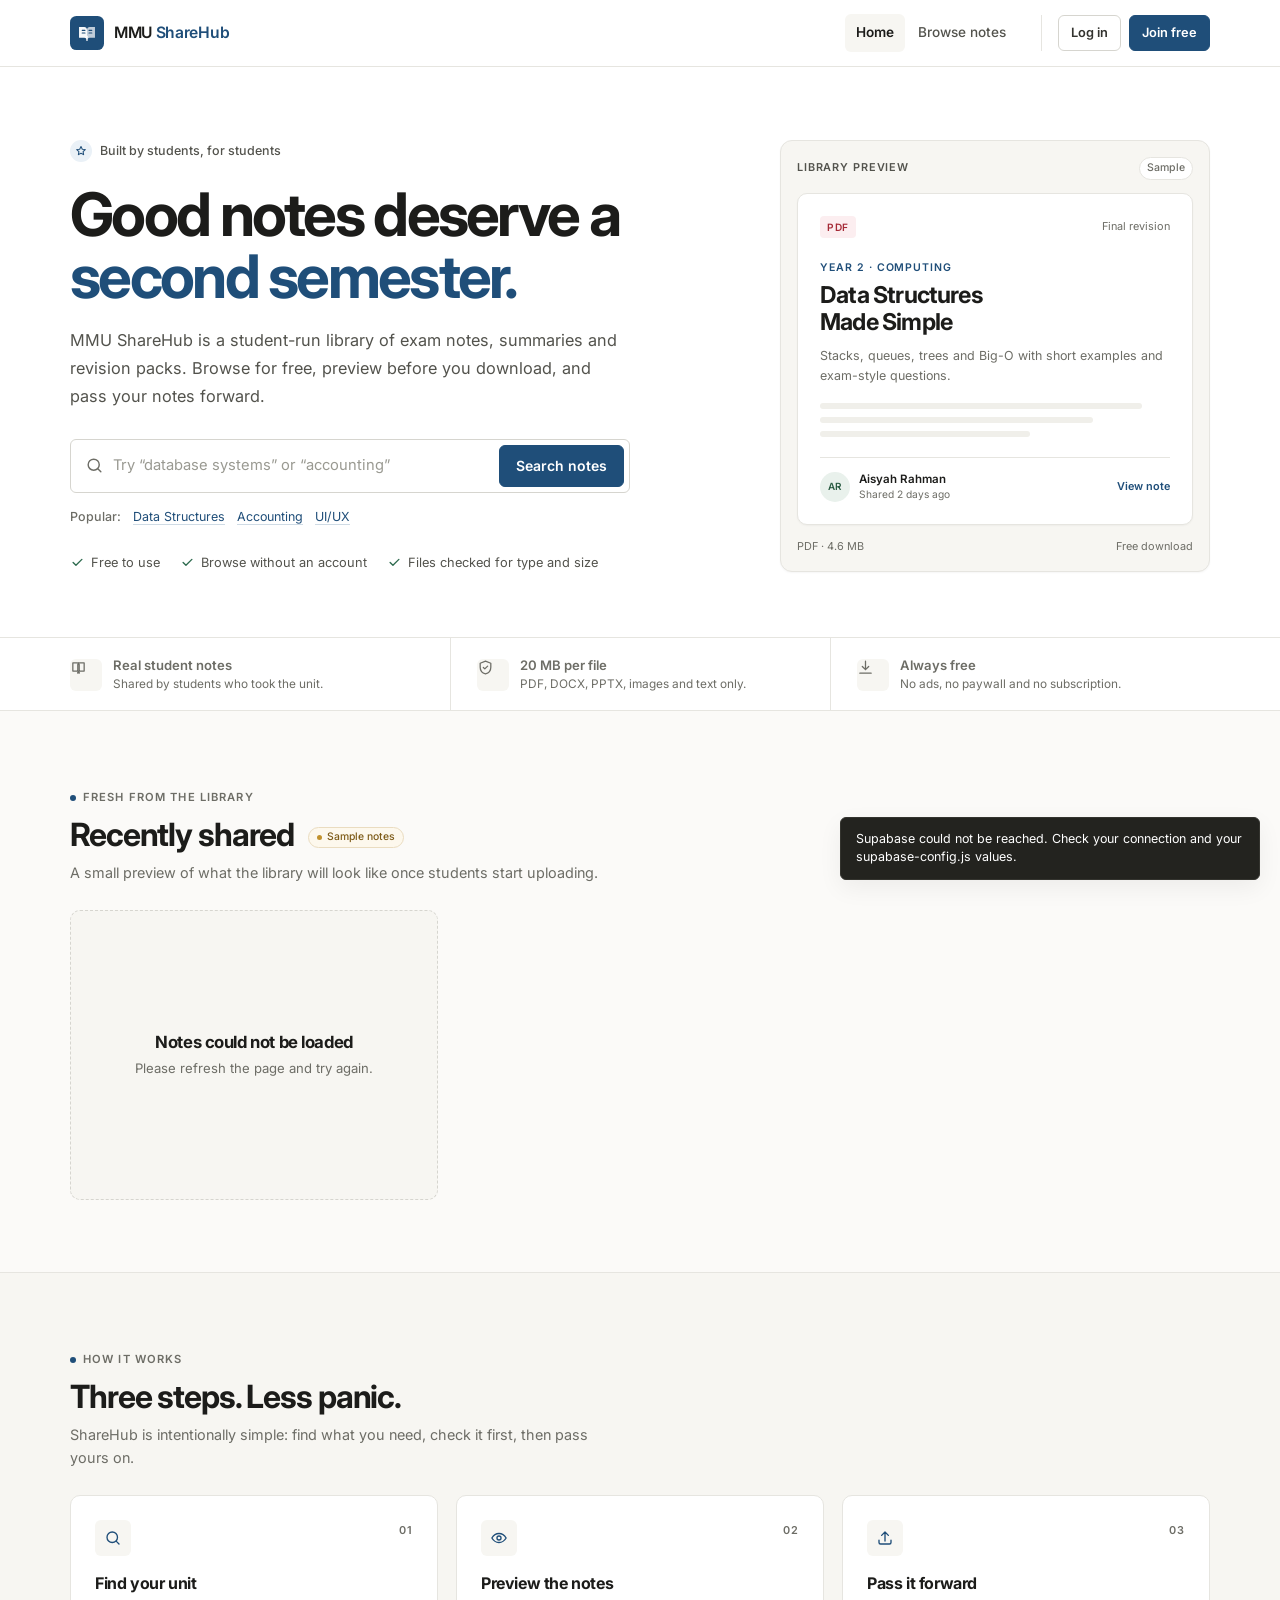
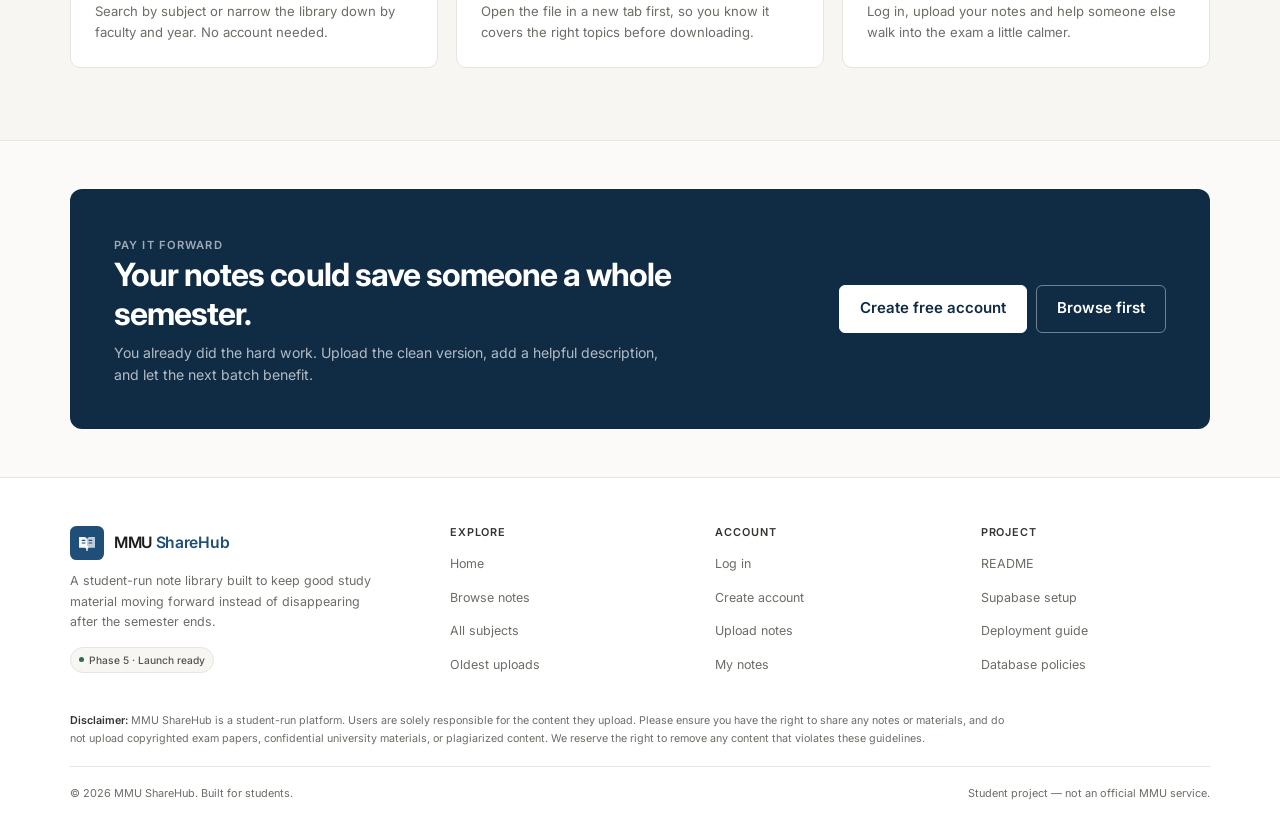
==== commit 4d67fed1: "Remove the litte 'supabase note'" ====
--- a/index.html
+++ b/index.html
@@ -58,14 +58,6 @@
     </div>
   </header>
 
-  <!-- Development-only status banner. Safe to remove before launch. -->
-  <div class="phase-banner">
-    <div class="container phase-banner__inner">
-      <span class="phase-banner__dot" aria-hidden="true"></span>
-      <span><strong>Phase 2:</strong> accounts, sign-in and persistent sessions are connected to Supabase Authentication. File uploads arrive in Phase 3.</span>
-      <a href="docs/supabase-setup.md" target="_blank" rel="noopener">Supabase setup guide</a>
-    </div>
-  </div>
 
   <main id="main">
     <!-- Hero -->
--- a/css/styles.css
+++ b/css/styles.css
@@ -1804,6 +1804,40 @@
   margin-top: 22px;
 }
 
+.btn-google {
+  color: var(--ink-soft);
+  background: #fff;
+  border-color: var(--line-strong);
+  font-weight: 600;
+}
+
+.btn-google:hover {
+  background: var(--surface-soft);
+  border-color: #c4c3bc;
+}
+
+.btn-google svg {
+  width: 18px;
+  height: 18px;
+}
+
+.auth-divider {
+  display: flex;
+  align-items: center;
+  gap: 12px;
+  margin: 18px 0 4px;
+  color: var(--muted);
+  font-size: 0.72rem;
+}
+
+.auth-divider::before,
+.auth-divider::after {
+  content: "";
+  flex: 1;
+  height: 1px;
+  background: var(--line);
+}
+
 .setup-notice {
   margin-top: 20px;
   padding: 12px 13px;
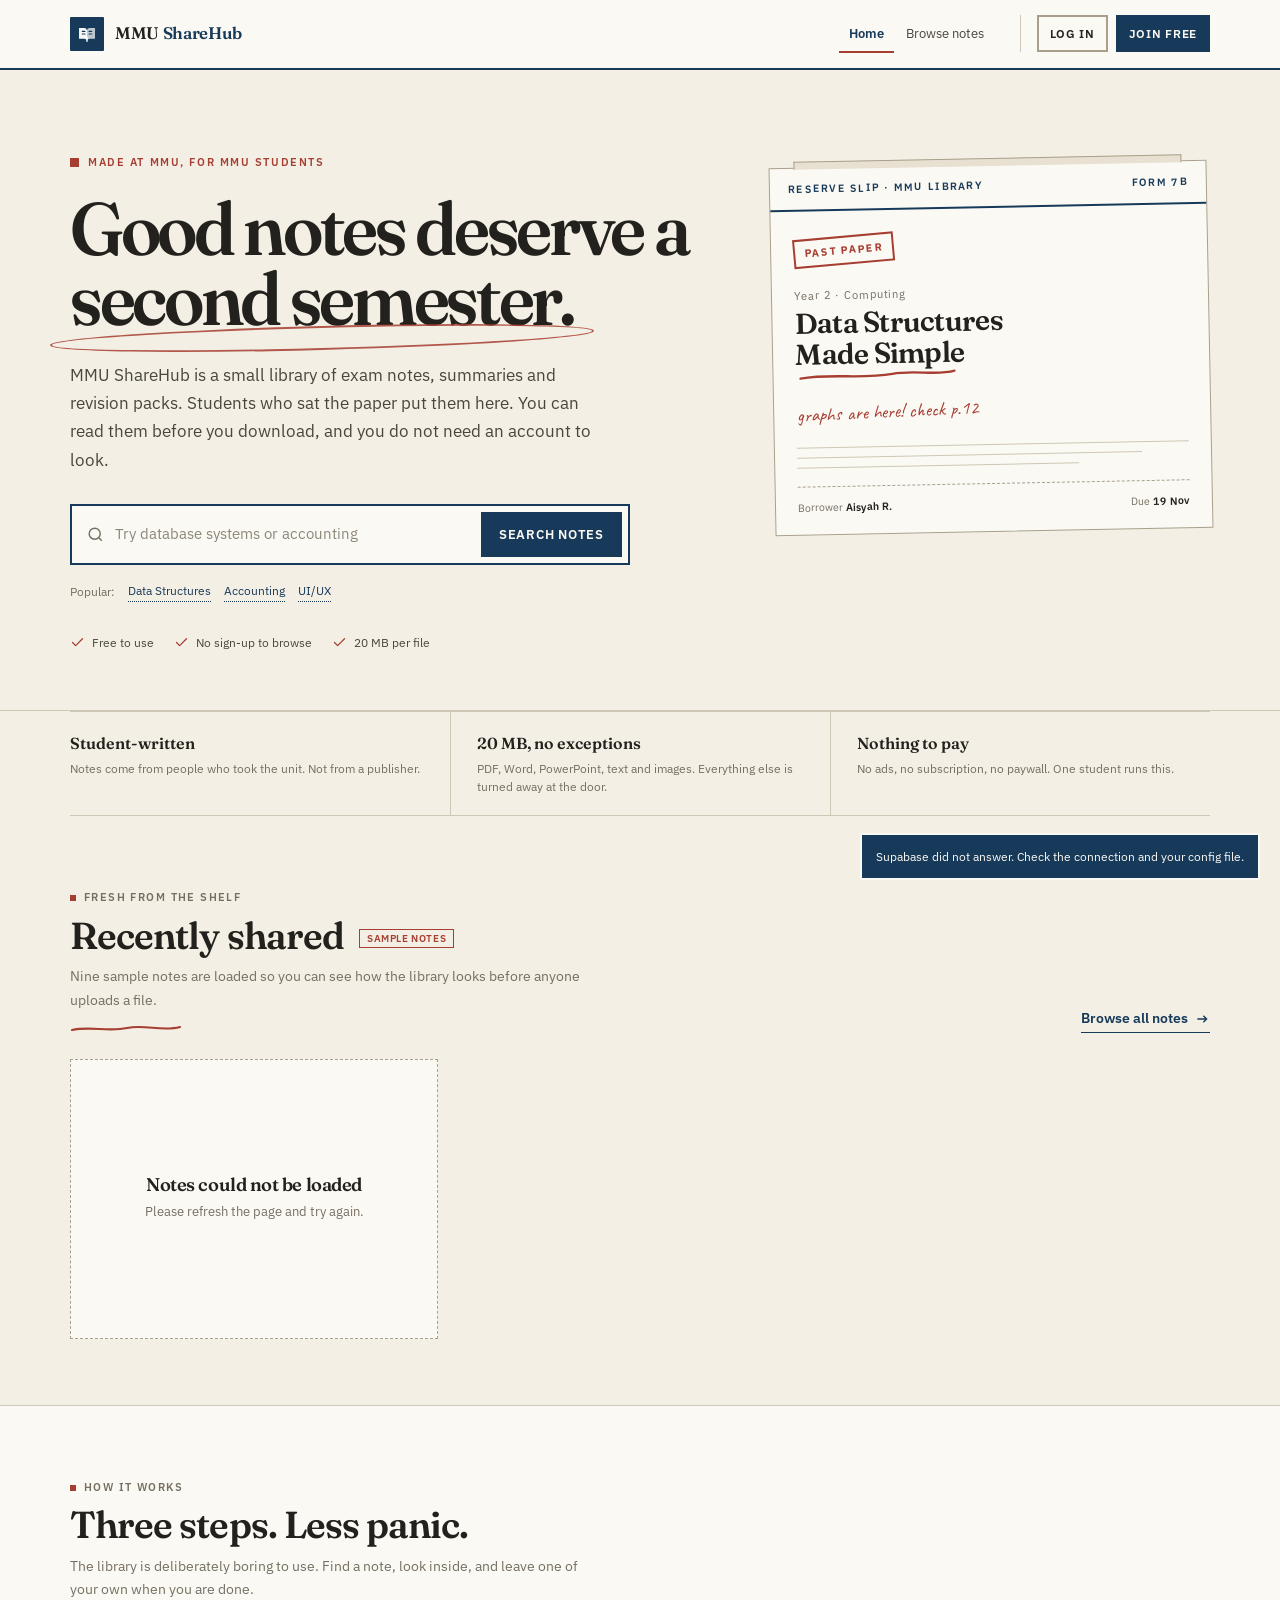
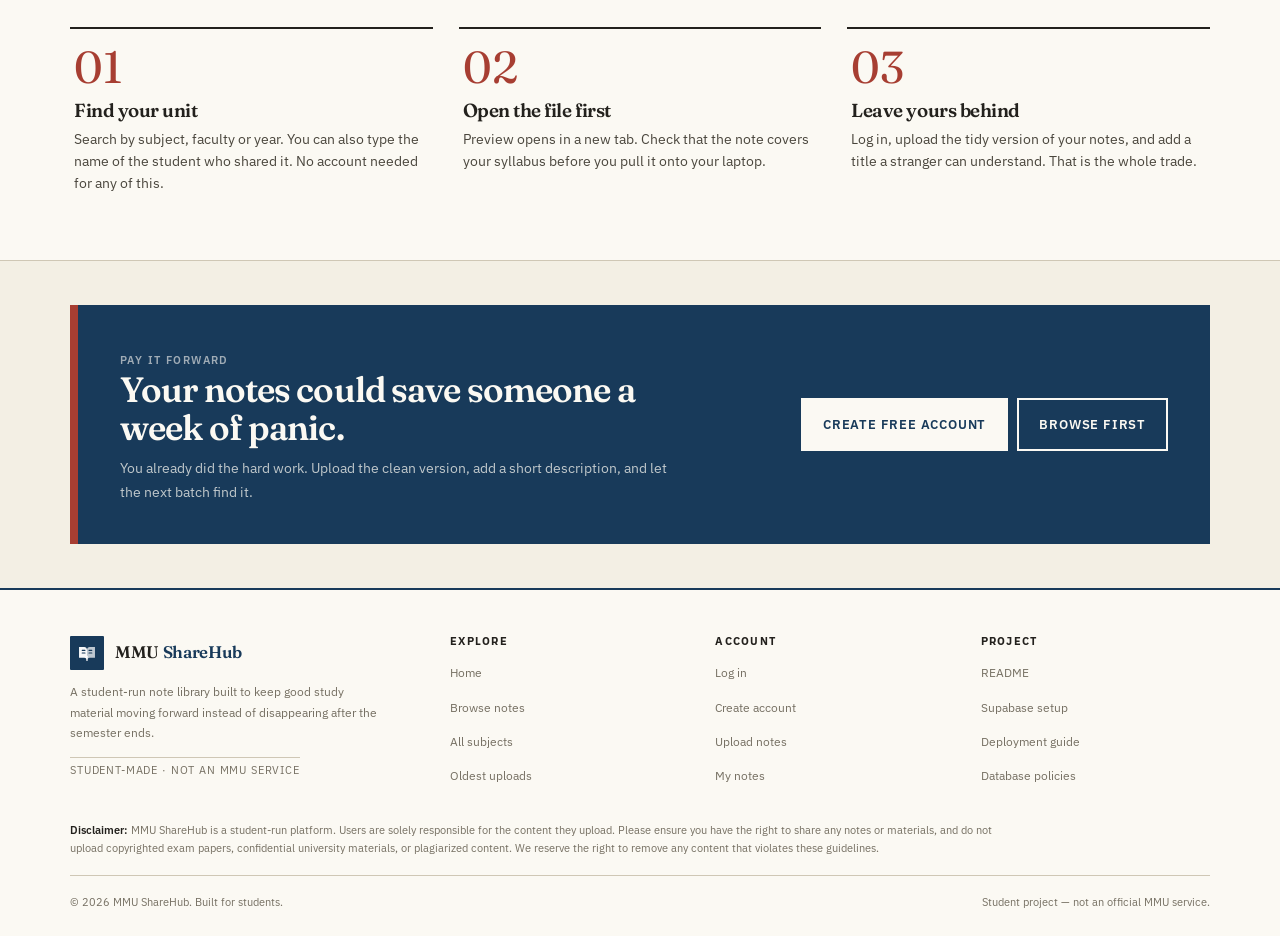
==== commit f4d3b412: "old paper style design" ====
--- a/index.html
+++ b/index.html
@@ -3,35 +3,30 @@
 <head>
   <meta charset="UTF-8">
   <meta name="viewport" content="width=device-width, initial-scale=1.0">
-  <meta name="description" content="MMU ShareHub is a free, student-run library of exam notes, summaries and revision packs. Browse, preview and download notes shared by fellow students.">
-  <meta name="theme-color" content="#1f4e79">
-  <meta property="og:title" content="MMU ShareHub — Notes worth passing on">
-  <meta property="og:description" content="A free, student-run library of exam notes for the next batch.">
+  <meta name="description" content="A student-run library of MMU exam notes, summaries and revision packs. Browse free, preview first, then download.">
+  <meta name="theme-color" content="#183a5a">
+  <meta property="og:title" content="MMU ShareHub — notes worth passing on">
+  <meta property="og:description" content="Exam notes written by students who sat the paper.">
   <meta property="og:type" content="website">
-  <title>MMU ShareHub — Notes worth passing on</title>
+  <title>MMU ShareHub — notes worth passing on</title>
   <link rel="preconnect" href="https://fonts.googleapis.com">
   <link rel="preconnect" href="https://fonts.gstatic.com" crossorigin>
-  <link href="https://fonts.googleapis.com/css2?family=Inter:wght@400;500;600;700&display=swap" rel="stylesheet">
+  <link href="https://fonts.googleapis.com/css2?family=Caveat:wght@500&family=Fraunces:opsz,wght@9..144,500;9..144,600;9..144,700&family=IBM+Plex+Sans:wght@400;500;600&display=swap" rel="stylesheet">
   <link rel="icon" href="assets/favicon.svg" type="image/svg+xml">
   <link rel="stylesheet" href="css/styles.css">
 </head>
 <body data-page="home">
   <a class="skip-link" href="#main">Skip to content</a>
 
-  <!-- Site header: same navigation on every page -->
   <header class="site-header" data-header>
     <div class="container header-inner">
       <a class="brand" href="index.html" aria-label="MMU ShareHub home">
-        <span class="brand-mark">
-          <img src="assets/logo-mark.svg" alt="" width="41" height="41">
-        </span>
+        <span class="brand-mark"><img src="assets/logo-mark.svg" alt="" width="34" height="34"></span>
         <span class="brand-name">MMU <span>ShareHub</span></span>
       </a>
 
       <button class="nav-toggle" type="button" aria-label="Open navigation" aria-expanded="false" aria-controls="site-nav" data-nav-toggle>
-        <span></span>
-        <span></span>
-        <span></span>
+        <span></span><span></span><span></span>
       </button>
 
       <nav class="site-nav" id="site-nav" aria-label="Main navigation">
@@ -39,13 +34,10 @@
           <a class="nav-link" href="index.html" data-page="home">Home</a>
           <a class="nav-link" href="browse.html" data-page="browse">Browse notes</a>
         </div>
-
         <div class="nav-auth auth-guest">
           <a class="btn btn-ghost btn-sm" href="login.html">Log in</a>
           <a class="btn btn-primary btn-sm" href="register.html">Join free</a>
         </div>
-
-        <!-- Shown by js/main.js when Supabase reports a signed-in user. -->
         <div class="nav-auth auth-user" hidden>
           <a class="nav-link" href="upload.html" data-page="upload">Upload</a>
           <a class="nav-link nav-account" href="profile.html" data-page="profile">
@@ -58,30 +50,20 @@
     </div>
   </header>
 
-
   <main id="main">
-    <!-- Hero -->
     <section class="hero" aria-labelledby="hero-title">
       <div class="container hero__grid">
         <div class="hero__copy">
-          <span class="hero__badge">
-            <span class="hero__badge-icon" aria-hidden="true">
-              <svg viewBox="0 0 24 24"><path d="m12 3 2.6 5.3 5.9.9-4.3 4.2 1 5.9-5.2-2.8-5.2 2.8 1-5.9L3.5 9.2l5.9-.9L12 3Z"/></svg>
-            </span>
-            Built by students, for students
-          </span>
-
-          <h1 id="hero-title">Good notes deserve a <span class="text-accent">second semester.</span></h1>
-
-          <p>MMU ShareHub is a student-run library of exam notes, summaries and revision packs. Browse for free, preview before you download, and pass your notes forward.</p>
+          <span class="kicker"><span class="kicker__mark" aria-hidden="true"></span> Made at MMU, for MMU students</span>
+
+          <h1 id="hero-title">Good notes deserve a <span class="circled">second semester.</span></h1>
+
+          <p class="hero__lede">MMU ShareHub is a small library of exam notes, summaries and revision packs. Students who sat the paper put them here. You can read them before you download, and you do not need an account to look.</p>
 
           <form class="hero-search" action="browse.html" method="get" role="search">
-            <svg viewBox="0 0 24 24" aria-hidden="true">
-              <circle cx="11" cy="11" r="7"/>
-              <path d="m20 20-3.5-3.5"/>
-            </svg>
+            <svg viewBox="0 0 24 24" aria-hidden="true"><circle cx="11" cy="11" r="7"/><path d="m20 20-3.5-3.5"/></svg>
             <label class="sr-only" for="hero-search-input">Search notes</label>
-            <input id="hero-search-input" type="search" name="q" placeholder="Try “database systems” or “accounting”">
+            <input id="hero-search-input" type="search" name="q" placeholder="Try database systems or accounting">
             <button class="btn btn-primary" type="submit">Search notes</button>
           </form>
 
@@ -92,103 +74,59 @@
             <a href="browse.html?q=UI%2FUX">UI/UX</a>
           </div>
 
-          <ul class="hero__proof" aria-label="Site benefits">
-            <li>
-              <svg viewBox="0 0 24 24"><path d="m5 12 4.5 4.5L19 7"/></svg>
-              Free to use
-            </li>
-            <li>
-              <svg viewBox="0 0 24 24"><path d="m5 12 4.5 4.5L19 7"/></svg>
-              Browse without an account
-            </li>
-            <li>
-              <svg viewBox="0 0 24 24"><path d="m5 12 4.5 4.5L19 7"/></svg>
-              Files checked for type and size
-            </li>
-          </ul>
-        </div>
-
-        <!-- Clean document preview, built with HTML and CSS -->
-        <div class="hero-preview" aria-hidden="true">
-          <div class="hero-preview__head">
-            <span class="hero-preview__label">Library preview</span>
-            <span class="hero-preview__sample">Sample</span>
-          </div>
-
-          <article class="preview-note">
-            <div class="preview-note__top">
-              <span class="file-badge file-badge--pdf">PDF</span>
-              <span class="preview-note__date">Final revision</span>
+          <ul class="hero__proof" aria-label="What you can count on">
+            <li><svg viewBox="0 0 24 24" aria-hidden="true"><path d="m4 12 5 5L20 6"/></svg> Free to use</li>
+            <li><svg viewBox="0 0 24 24" aria-hidden="true"><path d="m4 12 5 5L20 6"/></svg> No sign-up to browse</li>
+            <li><svg viewBox="0 0 24 24" aria-hidden="true"><path d="m4 12 5 5L20 6"/></svg> 20 MB per file</li>
+          </ul>
+        </div>
+
+        <div class="reserve-card" aria-hidden="true">
+          <div class="reserve-card__head">
+            <span>Reserve slip · MMU library</span>
+            <span>Form 7b</span>
+          </div>
+          <div class="reserve-card__body">
+            <span class="reserve-card__stamp">Past paper</span>
+            <p class="reserve-card__course">Year 2 · Computing</p>
+            <h2 class="reserve-card__title">Data Structures<br>Made Simple</h2>
+            <div class="reserve-card__underline"></div>
+            <p class="reserve-card__scribble">graphs are here! check p.12</p>
+            <div class="reserve-card__lines"><span></span><span></span><span></span></div>
+            <div class="reserve-card__foot">
+              <span>Borrower <strong>Aisyah R.</strong></span>
+              <span>Due <strong>19 Nov</strong></span>
             </div>
-            <p class="preview-note__subject">Year 2 · Computing</p>
-            <h2 class="preview-note__title">Data Structures<br>Made Simple</h2>
-            <p class="preview-note__description">Stacks, queues, trees and Big-O with short examples and exam-style questions.</p>
-            <div class="preview-note__lines">
-              <span></span>
-              <span></span>
-              <span></span>
-            </div>
-            <div class="preview-note__footer">
-              <span class="avatar avatar--tone-1">AR</span>
-              <span class="preview-note__uploader">
-                <strong>Aisyah Rahman</strong>
-                <small>Shared 2 days ago</small>
-              </span>
-              <span class="preview-note__action">View note</span>
-            </div>
-          </article>
-
-          <div class="hero-preview__foot">
-            <span>PDF · 4.6 MB</span>
-            <span>Free download</span>
-          </div>
-        </div>
-      </div>
-    </section>
-
-    <!-- Quick benefits -->
-    <div class="trust-strip-wrap">
-      <div class="container">
-        <ul class="trust-strip" aria-label="ShareHub at a glance">
-          <li class="trust-item">
-            <span class="trust-item__icon" aria-hidden="true">
-              <svg viewBox="0 0 24 24"><path d="M4 5.5h6.2A2.8 2.8 0 0 1 13 8.3V20a3 3 0 0 0-3-3H4V5.5Zm16 0h-6.2A2.8 2.8 0 0 0 11 8.3V20a3 3 0 0 1 3-3h6V5.5Z"/></svg>
-            </span>
-            <span>
-              <strong>Real student notes</strong>
-              <span>Shared by students who took the unit.</span>
-            </span>
-          </li>
-          <li class="trust-item">
-            <span class="trust-item__icon" aria-hidden="true">
-              <svg viewBox="0 0 24 24"><path d="M12 3 4.5 6v5.5c0 4.7 3.2 8.3 7.5 9.5 4.3-1.2 7.5-4.8 7.5-9.5V6L12 3Z"/><path d="m9 12 2 2 4-4"/></svg>
-            </span>
-            <span>
-              <strong>20 MB per file</strong>
-              <span>PDF, DOCX, PPTX, images and text only.</span>
-            </span>
-          </li>
-          <li class="trust-item">
-            <span class="trust-item__icon" aria-hidden="true">
-              <svg viewBox="0 0 24 24"><path d="M12 3v12m0 0 4.5-4.5M12 15l-4.5-4.5M4 20h16"/></svg>
-            </span>
-            <span>
-              <strong>Always free</strong>
-              <span>No ads, no paywall and no subscription.</span>
-            </span>
-          </li>
-        </ul>
-      </div>
+          </div>
+        </div>
+      </div>
+    </section>
+
+    <div class="container">
+      <ul class="rules-strip" aria-label="ShareHub at a glance">
+        <li class="rules-strip__item">
+          <strong>Student-written</strong>
+          <span>Notes come from people who took the unit. Not from a publisher.</span>
+        </li>
+        <li class="rules-strip__item">
+          <strong>20 MB, no exceptions</strong>
+          <span>PDF, Word, PowerPoint, text and images. Everything else is turned away at the door.</span>
+        </li>
+        <li class="rules-strip__item">
+          <strong>Nothing to pay</strong>
+          <span>No ads, no subscription, no paywall. One student runs this.</span>
+        </li>
+      </ul>
     </div>
 
-    <!-- Recent notes -->
     <section class="section" aria-labelledby="recent-heading">
       <div class="container">
         <div class="section-heading">
           <div>
-            <span class="eyebrow"><span class="eyebrow__dot" aria-hidden="true"></span> Fresh from the library</span>
+            <span class="eyebrow"><span class="eyebrow__dot" aria-hidden="true"></span> Fresh from the shelf</span>
             <h2 id="recent-heading">Recently shared <span class="preview-pill">Sample notes</span></h2>
-            <p>A small preview of what the library will look like once students start uploading.</p>
+            <p>Nine sample notes are loaded so you can see how the library looks before anyone uploads a file.</p>
+            <span class="pen-line" aria-hidden="true"></span>
           </div>
           <a class="text-link" href="browse.html">
             Browse all notes
@@ -197,78 +135,50 @@
         </div>
 
         <div class="notes-grid" id="recent-notes">
-          <div class="note-card skeleton-card" aria-hidden="true">
-            <div class="skeleton skeleton--badge"></div>
-            <div class="skeleton skeleton--title"></div>
-            <div class="skeleton skeleton--text"></div>
-            <div class="skeleton skeleton--text skeleton--short"></div>
-            <div class="skeleton skeleton--footer"></div>
-          </div>
-          <div class="note-card skeleton-card" aria-hidden="true">
-            <div class="skeleton skeleton--badge"></div>
-            <div class="skeleton skeleton--title"></div>
-            <div class="skeleton skeleton--text"></div>
-            <div class="skeleton skeleton--text skeleton--short"></div>
-            <div class="skeleton skeleton--footer"></div>
-          </div>
-          <div class="note-card skeleton-card" aria-hidden="true">
-            <div class="skeleton skeleton--badge"></div>
-            <div class="skeleton skeleton--title"></div>
-            <div class="skeleton skeleton--text"></div>
-            <div class="skeleton skeleton--text skeleton--short"></div>
-            <div class="skeleton skeleton--footer"></div>
-          </div>
-        </div>
-      </div>
-    </section>
-
-    <!-- How it works -->
+          <div class="note-card skeleton-card" aria-hidden="true"><div class="skeleton skeleton--badge"></div><div class="skeleton skeleton--title"></div><div class="skeleton skeleton--text"></div><div class="skeleton skeleton--text skeleton--short"></div><div class="skeleton skeleton--footer"></div></div>
+          <div class="note-card skeleton-card" aria-hidden="true"><div class="skeleton skeleton--badge"></div><div class="skeleton skeleton--title"></div><div class="skeleton skeleton--text"></div><div class="skeleton skeleton--text skeleton--short"></div><div class="skeleton skeleton--footer"></div></div>
+          <div class="note-card skeleton-card" aria-hidden="true"><div class="skeleton skeleton--badge"></div><div class="skeleton skeleton--title"></div><div class="skeleton skeleton--text"></div><div class="skeleton skeleton--text skeleton--short"></div><div class="skeleton skeleton--footer"></div></div>
+        </div>
+      </div>
+    </section>
+
     <section class="section section--white" aria-labelledby="how-heading">
       <div class="container">
         <div class="section-heading">
           <div>
             <span class="eyebrow"><span class="eyebrow__dot" aria-hidden="true"></span> How it works</span>
             <h2 id="how-heading">Three steps. Less panic.</h2>
-            <p>ShareHub is intentionally simple: find what you need, check it first, then pass yours on.</p>
+            <p>The library is deliberately boring to use. Find a note, look inside, and leave one of your own when you are done.</p>
           </div>
         </div>
 
         <div class="steps-grid">
-          <article class="step-card" data-step="01">
-            <span class="step-card__icon" aria-hidden="true">
-              <svg viewBox="0 0 24 24"><circle cx="11" cy="11" r="7"/><path d="m20 20-3.5-3.5"/></svg>
-            </span>
+          <article class="step-card">
+            <span class="step-card__num" aria-hidden="true">01</span>
             <h3>Find your unit</h3>
-            <p>Search by subject or narrow the library down by faculty and year. No account needed.</p>
+            <p>Search by subject, faculty or year. You can also type the name of the student who shared it. No account needed for any of this.</p>
           </article>
-
-          <article class="step-card" data-step="02">
-            <span class="step-card__icon" aria-hidden="true">
-              <svg viewBox="0 0 24 24"><path d="M2.5 12s3.5-6 9.5-6 9.5 6 9.5 6-3.5 6-9.5 6-9.5-6-9.5-6Z"/><circle cx="12" cy="12" r="2.7"/></svg>
-            </span>
-            <h3>Preview the notes</h3>
-            <p>Open the file in a new tab first, so you know it covers the right topics before downloading.</p>
+          <article class="step-card">
+            <span class="step-card__num" aria-hidden="true">02</span>
+            <h3>Open the file first</h3>
+            <p>Preview opens in a new tab. Check that the note covers your syllabus before you pull it onto your laptop.</p>
           </article>
-
-          <article class="step-card" data-step="03">
-            <span class="step-card__icon" aria-hidden="true">
-              <svg viewBox="0 0 24 24"><path d="M12 16V4m0 0L7.5 8.5M12 4l4.5 4.5M4 15v3a2 2 0 0 0 2 2h12a2 2 0 0 0 2-2v-3"/></svg>
-            </span>
-            <h3>Pass it forward</h3>
-            <p>Log in, upload your notes and help someone else walk into the exam a little calmer.</p>
+          <article class="step-card">
+            <span class="step-card__num" aria-hidden="true">03</span>
+            <h3>Leave yours behind</h3>
+            <p>Log in, upload the tidy version of your notes, and add a title a stranger can understand. That is the whole trade.</p>
           </article>
         </div>
       </div>
     </section>
 
-    <!-- Final call to action -->
     <section class="section section--tight" aria-labelledby="cta-heading">
       <div class="container">
         <div class="cta-band">
           <div>
-            <span class="eyebrow eyebrow--light">Pay it forward</span>
-            <h2 id="cta-heading">Your notes could save someone a whole semester.</h2>
-            <p>You already did the hard work. Upload the clean version, add a helpful description, and let the next batch benefit.</p>
+            <span class="eyebrow">Pay it forward</span>
+            <h2 id="cta-heading">Your notes could save someone a week of panic.</h2>
+            <p>You already did the hard work. Upload the clean version, add a short description, and let the next batch find it.</p>
           </div>
           <div class="cta-band__actions">
             <a class="btn btn-white btn-lg" href="register.html">Create free account</a>
@@ -279,21 +189,17 @@
     </section>
   </main>
 
-  <!-- Footer: same links on every page -->
   <footer class="site-footer">
     <div class="container">
       <div class="footer-grid">
         <div class="footer-brand">
           <a class="brand" href="index.html" aria-label="MMU ShareHub home">
-            <span class="brand-mark">
-              <img src="assets/logo-mark.svg" alt="" width="41" height="41">
-            </span>
+            <span class="brand-mark"><img src="assets/logo-mark.svg" alt="" width="34" height="34"></span>
             <span class="brand-name">MMU <span>ShareHub</span></span>
           </a>
           <p>A student-run note library built to keep good study material moving forward instead of disappearing after the semester ends.</p>
-          <span class="footer-badge">Phase 5 · Launch ready</span>
-        </div>
-
+          <span class="footer-note">Student-made · Not an MMU service</span>
+        </div>
         <div class="footer-col">
           <h2>Explore</h2>
           <ul>
@@ -303,7 +209,6 @@
             <li><a href="browse.html?sort=oldest">Oldest uploads</a></li>
           </ul>
         </div>
-
         <div class="footer-col">
           <h2>Account</h2>
           <ul>
@@ -313,7 +218,6 @@
             <li><a href="profile.html">My notes</a></li>
           </ul>
         </div>
-
         <div class="footer-col">
           <h2>Project</h2>
           <ul>
--- a/css/styles.css
+++ b/css/styles.css
@@ -1,152 +1,64 @@
-/* ==========================================================================
-   MMU ShareHub — Global styles
-   Phase 2: clean, minimal academic theme + authentication UI.
-
-   Design notes
-   - Warm neutral background, white surfaces, one deep navy accent.
-   - Thin borders and small shadows instead of gradients and glows.
-   - Clear type hierarchy, generous spacing, understated document cards.
-   ========================================================================== */
+/* MMU ShareHub — paper, stamp ink and red pen. */
 
 :root {
-  --ink: #1c1c1a;
-  --ink-soft: #33332f;
-  --muted: #6d6d66;
-  --muted-dark: #53534d;
-  --line: #e6e5e0;
-  --line-strong: #d6d5cf;
-  --surface: #ffffff;
-  --surface-soft: #f7f6f2;
-  --surface-tint: #edf2f6;
-  --bg: #fbfaf8;
-  --brand: #1f4e79;
-  --brand-dark: #173b5c;
-  --brand-deep: #102c45;
-  --brand-soft: #eaf1f7;
-  --accent: #2e6b4f;
-  --accent-soft: #edf5f0;
-  --amber: #9a6a15;
-  --amber-soft: #fbf4e6;
-  --danger: #b42318;
-  --danger-soft: #fef3f2;
-  --success: #1f6b4a;
-  --success-soft: #edf7f1;
-  --shadow-sm: 0 1px 2px rgba(24, 24, 20, 0.04);
-  --shadow-md: 0 8px 24px rgba(24, 24, 20, 0.06);
-  --shadow-lg: 0 24px 60px rgba(24, 24, 20, 0.09);
-  --radius-sm: 6px;
-  --radius-md: 10px;
-  --radius-lg: 12px;
-  --radius-xl: 16px;
-  --font-sans: "Inter", -apple-system, BlinkMacSystemFont, "Segoe UI", Roboto,
-    "Helvetica Neue", Arial, sans-serif;
+  --paper: #f3efe4;
+  --paper-deep: #e8e1d1;
+  --sheet: #fbf9f3;
+  --ink: #23211d;
+  --ink-soft: #4a463d;
+  --muted: #756f62;
+  --stamp: #183a5a;
+  --stamp-dark: #102b45;
+  --pen: #a73e32;
+  --rule: #cfc7b5;
+  --rule-dark: #a9a08c;
+  --success: #3f6b57;
+  --font-display: "Fraunces", Georgia, "Times New Roman", serif;
+  --font-text: "IBM Plex Sans", "Segoe UI", Arial, sans-serif;
+  --font-hand: "Caveat", cursive;
   --container: 1140px;
 }
 
-/* --------------------------------------------------------------------------
-   1. Reset and base
-   -------------------------------------------------------------------------- */
-
-*,
-*::before,
-*::after {
-  box-sizing: border-box;
-}
-
-html {
-  scroll-behavior: smooth;
-}
+*, *::before, *::after { box-sizing: border-box; }
+
+html { scroll-behavior: smooth; }
 
 body {
   margin: 0;
-  font-family: var(--font-sans);
+  background: var(--paper);
+  color: var(--ink);
+  font-family: var(--font-text);
   font-size: 16px;
-  line-height: 1.6;
-  color: var(--ink);
-  background: var(--bg);
+  line-height: 1.65;
   -webkit-font-smoothing: antialiased;
-  text-rendering: optimizeLegibility;
-}
-
-body.nav-open {
-  overflow: hidden;
-}
-
-h1,
-h2,
-h3,
-h4,
-p,
-figure,
-blockquote {
-  margin: 0;
-}
-
-h1,
-h2,
-h3,
-h4 {
-  line-height: 1.2;
+}
+
+body.nav-open { overflow: hidden; }
+
+h1, h2, h3, h4, p, figure, blockquote { margin: 0; }
+
+h1, h2, h3, h4 {
+  font-family: var(--font-display);
+  font-weight: 600;
+  line-height: 1.08;
   letter-spacing: -0.025em;
-}
-
-ul,
-ol {
-  margin: 0;
-  padding: 0;
-  list-style: none;
-}
-
-a {
-  color: inherit;
-  text-decoration: none;
-}
-
-img,
-svg {
-  display: block;
-  max-width: 100%;
-}
-
-button,
-input,
-select,
-textarea {
-  font: inherit;
-}
-
-button {
-  cursor: pointer;
-}
-
-button:disabled {
-  cursor: not-allowed;
-  opacity: 0.55;
-}
-
-code {
-  padding: 1px 5px;
-  border: 1px solid var(--line);
-  border-radius: 4px;
-  background: var(--surface-soft);
-  color: var(--ink-soft);
-  font-family: Consolas, Monaco, "Courier New", monospace;
-  font-size: 0.92em;
-}
-
-[hidden] {
-  display: none !important;
-}
-
-::selection {
-  background: var(--brand);
-  color: #fff;
-}
+  font-variation-settings: "SOFT" 20, "WONK" 1;
+}
+
+ul, ol { margin: 0; padding: 0; list-style: none; }
+a { color: inherit; text-decoration: none; }
+img, svg { display: block; max-width: 100%; }
+button, input, select, textarea { font: inherit; }
+button { cursor: pointer; }
+button:disabled { cursor: not-allowed; opacity: .5; }
+code { font-family: "IBM Plex Mono", Consolas, monospace; font-size: .9em; }
+[hidden] { display: none !important; }
+
+::selection { background: var(--stamp); color: var(--sheet); }
 
 :focus-visible {
-  outline: 3px solid rgba(31, 78, 121, 0.26);
-  outline-offset: 2px;
-  border-radius: 4px;
+  outline: 2px solid var(--pen);
+  outline-offset: 3px;
 }
 
 .container {
@@ -155,3120 +67,688 @@
 }
 
 .sr-only {
-  position: absolute;
-  width: 1px;
-  height: 1px;
-  padding: 0;
-  margin: -1px;
-  overflow: hidden;
-  clip: rect(0, 0, 0, 0);
-  white-space: nowrap;
-  border: 0;
+  position: absolute; width: 1px; height: 1px; padding: 0;
+  margin: -1px; overflow: hidden; clip: rect(0,0,0,0); white-space: nowrap; border: 0;
 }
 
 .skip-link {
-  position: fixed;
-  top: 10px;
-  left: 10px;
-  z-index: 200;
-  padding: 9px 14px;
-  background: var(--ink);
-  color: #fff;
-  border-radius: var(--radius-sm);
-  transform: translateY(-160%);
-  transition: transform 0.18s ease;
-}
-
-.skip-link:focus {
-  transform: translateY(0);
-}
-
-/* --------------------------------------------------------------------------
-   2. Buttons and shared text
-   -------------------------------------------------------------------------- */
+  position: fixed; top: 8px; left: 8px; z-index: 200;
+  padding: 9px 14px; background: var(--stamp); color: var(--sheet);
+  border: 2px solid var(--stamp); transform: translateY(-160%);
+}
+.skip-link:focus { transform: translateY(0); }
+
+/* ---------- shared marks ---------- */
+
+.kicker {
+  display: inline-flex; align-items: center; gap: 9px;
+  color: var(--pen); font-size: .7rem; font-weight: 600;
+  letter-spacing: .14em; text-transform: uppercase;
+}
+.kicker__mark { width: 9px; height: 9px; background: var(--pen); }
+
+.eyebrow {
+  display: inline-flex; align-items: center; gap: 8px;
+  color: var(--muted); font-size: .68rem; font-weight: 600;
+  letter-spacing: .13em; text-transform: uppercase;
+}
+.eyebrow__dot { width: 6px; height: 6px; background: var(--pen); }
+
+.circled { position: relative; white-space: nowrap; }
+.circled::after {
+  content: ""; position: absolute; left: -4%; right: -4%; bottom: -.08em;
+  height: .32em; border: 2px solid var(--pen); border-radius: 50%;
+  transform: rotate(-1.5deg); opacity: .85;
+}
+
+.pen-line {
+  display: block; width: 112px; height: 9px; margin-top: 12px;
+  background: no-repeat center / 100% 100%
+    url("data:image/svg+xml,%3Csvg xmlns='http://www.w3.org/2000/svg' viewBox='0 0 112 9'%3E%3Cpath d='M2 6c18-4 37 2 55-2 18-4 35 4 53-1' fill='none' stroke='%23a73e32' stroke-width='2.2' stroke-linecap='round'/%3E%3C/svg%3E");
+}
+
+.pen-note {
+  font-family: var(--font-hand);
+  color: var(--pen);
+  font-size: 1.15rem;
+  transform: rotate(-2deg);
+}
+
+.text-link {
+  display: inline-flex; align-items: center; gap: 6px;
+  color: var(--stamp); font-size: .85rem; font-weight: 600;
+  border-bottom: 1px solid var(--stamp);
+  padding-bottom: 2px;
+}
+.text-link:hover { color: var(--pen); border-color: var(--pen); }
+.text-link svg { width: 16px; height: 16px; fill: none; stroke: currentColor; stroke-width: 2; }
+
+/* ---------- buttons ---------- */
 
 .btn {
-  display: inline-flex;
-  align-items: center;
-  justify-content: center;
-  gap: 7px;
-  min-height: 42px;
-  padding: 10px 16px;
-  border: 1px solid transparent;
-  border-radius: var(--radius-sm);
-  font-size: 0.875rem;
-  font-weight: 600;
-  line-height: 1.1;
-  white-space: nowrap;
-  transition: background-color 0.16s ease, border-color 0.16s ease,
-    color 0.16s ease, box-shadow 0.16s ease;
-}
-
-.btn svg {
-  width: 17px;
-  height: 17px;
-  flex: 0 0 auto;
-  fill: none;
-  stroke: currentColor;
-  stroke-width: 1.9;
-  stroke-linecap: round;
-  stroke-linejoin: round;
-}
-
-.btn-primary {
-  color: #fff;
-  background: var(--brand);
-  border-color: var(--brand);
-}
-
-.btn-primary:hover {
-  background: var(--brand-dark);
-  border-color: var(--brand-dark);
-}
-
-.btn-danger {
-  color: #fff;
-  background: var(--danger);
-  border-color: var(--danger);
-}
-
-.btn-danger:hover {
-  background: #912016;
-  border-color: #912016;
-}
-
-.btn-soft {
-  color: var(--brand-dark);
-  background: var(--brand-soft);
-  border-color: transparent;
-}
-
-.btn-soft:hover {
-  background: #dfeaf3;
-}
-
-.btn-ghost {
-  color: var(--ink-soft);
-  background: var(--surface);
-  border-color: var(--line-strong);
-}
-
-.btn-ghost:hover {
-  background: var(--surface-soft);
-  border-color: #c6c5be;
-}
-
-.btn-white {
-  color: var(--brand-deep);
-  background: #fff;
-  border-color: #fff;
-}
-
-.btn-white:hover {
-  background: #f1f0eb;
-  border-color: #f1f0eb;
-}
-
-.btn-outline-light {
-  color: #fff;
-  background: transparent;
-  border-color: rgba(255, 255, 255, 0.4);
-}
-
-.btn-outline-light:hover {
-  background: rgba(255, 255, 255, 0.08);
-  border-color: rgba(255, 255, 255, 0.65);
-}
-
-.btn-sm {
-  min-height: 36px;
-  padding: 7px 12px;
-  font-size: 0.8rem;
-}
-
-.btn-lg {
-  min-height: 48px;
-  padding: 12px 20px;
-  font-size: 0.94rem;
-}
-
-.btn-block {
-  width: 100%;
-}
-
-.btn.is-loading {
-  cursor: progress;
-  opacity: 0.75;
-}
-
-.link-button {
-  padding: 0;
-  border: 0;
-  background: transparent;
-  color: var(--brand);
-  font-size: 0.8rem;
-  font-weight: 500;
-}
-
-.link-button:hover {
-  color: var(--brand-dark);
-  text-decoration: underline;
-  text-underline-offset: 3px;
-}
-
-.text-link {
-  display: inline-flex;
-  align-items: center;
-  gap: 6px;
-  color: var(--brand);
-  font-size: 0.875rem;
-  font-weight: 600;
-}
-
-.text-link svg {
-  width: 16px;
-  height: 16px;
-  fill: none;
-  stroke: currentColor;
-  stroke-width: 2;
-  stroke-linecap: round;
-  stroke-linejoin: round;
-  transition: transform 0.16s ease;
-}
-
-.text-link:hover svg {
-  transform: translateX(2px);
-}
-
-.eyebrow {
-  display: inline-flex;
-  align-items: center;
-  gap: 7px;
-  color: var(--muted);
-  font-size: 0.7rem;
-  font-weight: 600;
-  letter-spacing: 0.1em;
-  text-transform: uppercase;
-}
-
-.eyebrow__dot {
-  width: 6px;
-  height: 6px;
-  border-radius: 50%;
-  background: var(--brand);
-}
-
-.eyebrow--light {
-  color: rgba(255, 255, 255, 0.6);
-}
-
-.text-accent {
-  color: var(--brand);
-}
-
-.muted {
-  color: var(--muted);
-}
-
-/* --------------------------------------------------------------------------
-   3. Header and navigation
-   -------------------------------------------------------------------------- */
+  display: inline-flex; align-items: center; justify-content: center; gap: 8px;
+  min-height: 42px; padding: 10px 16px;
+  border: 2px solid var(--stamp); border-radius: 0;
+  background: transparent; color: var(--stamp);
+  font-size: .8rem; font-weight: 600; letter-spacing: .06em; text-transform: uppercase;
+  transition: background-color .14s ease, color .14s ease, border-color .14s ease;
+}
+.btn svg { width: 17px; height: 17px; fill: none; stroke: currentColor; stroke-width: 1.9; stroke-linecap: round; stroke-linejoin: round; }
+.btn:hover { background: var(--stamp); color: var(--sheet); }
+
+.btn-primary { background: var(--stamp); color: var(--sheet); }
+.btn-primary:hover { background: var(--stamp-dark); border-color: var(--stamp-dark); }
+
+.btn-ghost { border-color: var(--rule-dark); color: var(--ink); background: transparent; }
+.btn-ghost:hover { border-color: var(--stamp); background: transparent; color: var(--stamp); }
+
+.btn-danger { border-color: var(--pen); color: var(--pen); }
+.btn-danger:hover { background: var(--pen); color: var(--sheet); }
+
+.btn-white { border-color: var(--sheet); color: var(--stamp); background: var(--sheet); }
+.btn-white:hover { background: transparent; color: var(--sheet); }
+
+.btn-outline-light { border-color: var(--sheet); color: var(--sheet); }
+.btn-outline-light:hover { background: var(--sheet); color: var(--stamp); }
+
+.btn-google { border-color: var(--rule-dark); color: var(--ink); background: var(--sheet); font-weight: 500; text-transform: none; letter-spacing: 0; }
+.btn-google:hover { border-color: var(--stamp); background: var(--sheet); color: var(--ink); }
+.btn-google svg { width: 18px; height: 18px; }
+
+.link-button { padding: 0; border: 0; background: none; color: var(--pen); font-size: .78rem; font-weight: 600; border-bottom: 1px solid var(--pen); }
+.link-button:hover { color: var(--stamp); border-color: var(--stamp); }
+
+.btn-sm { min-height: 36px; padding: 7px 11px; font-size: .72rem; }
+.btn-lg { min-height: 48px; padding: 13px 20px; font-size: .84rem; }
+.btn-block { width: 100%; }
+
+/* ---------- header ---------- */
 
 .site-header {
-  position: sticky;
-  top: 0;
-  z-index: 60;
-  background: rgba(255, 255, 255, 0.97);
-  border-bottom: 1px solid var(--line);
-  backdrop-filter: blur(12px);
-  -webkit-backdrop-filter: blur(12px);
-}
-
-.site-header.is-scrolled {
-  box-shadow: 0 1px 10px rgba(24, 24, 20, 0.05);
+  position: sticky; top: 0; z-index: 60;
+  background: var(--sheet);
+  border-bottom: 2px solid var(--stamp);
 }
 
 .header-inner {
-  display: flex;
-  align-items: center;
-  justify-content: space-between;
-  gap: 24px;
-  min-height: 66px;
-}
-
-.brand {
-  display: inline-flex;
-  align-items: center;
-  gap: 10px;
-  flex: 0 0 auto;
-}
-
-.brand-mark {
-  display: grid;
-  place-items: center;
-  width: 34px;
-  height: 34px;
-  border-radius: 8px;
-}
-
-.brand-mark svg,
-.brand-mark img {
-  width: 34px;
-  height: 34px;
-}
-
-.brand-name {
-  font-size: 0.98rem;
-  font-weight: 600;
-  letter-spacing: -0.02em;
-  color: var(--ink);
-}
-
-.brand-name span {
-  color: var(--brand);
-}
-
-.site-nav {
-  display: flex;
-  align-items: center;
-  gap: 18px;
-}
-
-.nav-links,
-.nav-auth {
-  display: flex;
-  align-items: center;
-}
-
-.nav-links {
-  gap: 2px;
-}
+  display: flex; align-items: center; justify-content: space-between; gap: 24px;
+  min-height: 68px;
+}
+
+.brand { display: inline-flex; align-items: center; gap: 11px; flex: 0 0 auto; }
+.brand-mark { width: 34px; height: 34px; flex: 0 0 auto; }
+.brand-mark svg, .brand-mark img { width: 34px; height: 34px; }
+.brand-name { font-family: var(--font-display); font-size: 1.05rem; font-weight: 600; letter-spacing: -.02em; }
+.brand-name span { color: var(--stamp); }
+
+.site-nav, .nav-links, .nav-auth { display: flex; align-items: center; }
+.site-nav { gap: 20px; }
+.nav-links { gap: 2px; }
 
 .nav-link {
-  display: inline-flex;
-  align-items: center;
-  gap: 7px;
-  min-height: 36px;
-  padding: 8px 11px;
-  border-radius: var(--radius-sm);
-  color: var(--muted-dark);
-  font-size: 0.85rem;
-  font-weight: 500;
-  transition: background-color 0.16s ease, color 0.16s ease;
-}
-
-.nav-link:hover {
-  color: var(--ink);
-  background: var(--surface-soft);
-}
-
-.nav-link[aria-current="page"] {
-  color: var(--ink);
-  background: var(--surface-soft);
-  font-weight: 600;
-}
-
-.nav-account {
-  padding-right: 9px;
-}
-
+  display: inline-flex; align-items: center; gap: 7px;
+  min-height: 36px; padding: 7px 10px;
+  color: var(--ink-soft); font-size: .84rem;
+  border-bottom: 2px solid transparent;
+}
+.nav-link:hover { color: var(--stamp); }
+.nav-link[aria-current="page"] { color: var(--stamp); border-bottom-color: var(--pen); font-weight: 600; }
+
+.nav-account { padding-right: 8px; }
 .nav-account__avatar {
-  display: inline-grid;
-  place-items: center;
-  width: 24px;
-  height: 24px;
-  flex: 0 0 auto;
-  border-radius: 50%;
-  background: var(--brand-soft);
-  color: var(--brand-dark);
-  font-size: 0.58rem;
-  font-weight: 600;
-  letter-spacing: 0.01em;
-}
-
-.nav-account__name {
-  max-width: 112px;
-  overflow: hidden;
-  text-overflow: ellipsis;
-  white-space: nowrap;
-}
-
-.nav-auth {
-  gap: 8px;
-  margin-left: 6px;
-  padding-left: 16px;
-  border-left: 1px solid var(--line);
-}
-
-/* Hide both auth blocks until a saved session has been restored. */
-body.auth-pending .nav-auth {
-  visibility: hidden;
-}
+  display: inline-grid; place-items: center; width: 24px; height: 24px;
+  flex: 0 0 auto; background: var(--stamp); color: var(--sheet);
+  font-size: .58rem; font-weight: 600;
+}
+.nav-account__name { max-width: 110px; overflow: hidden; text-overflow: ellipsis; white-space: nowrap; }
+
+.nav-auth { gap: 8px; margin-left: 6px; padding-left: 16px; border-left: 1px solid var(--rule); }
 
 .nav-toggle {
-  display: none;
-  width: 42px;
-  height: 40px;
-  padding: 10px;
-  border: 1px solid var(--line-strong);
-  border-radius: var(--radius-sm);
-  background: #fff;
-}
-
-.nav-toggle span {
-  display: block;
-  width: 19px;
-  height: 2px;
-  margin: 4px auto;
-  border-radius: 2px;
-  background: var(--ink);
-  transition: transform 0.18s ease, opacity 0.18s ease;
-}
-
-body.nav-open .nav-toggle span:nth-child(1) {
-  transform: translateY(6px) rotate(45deg);
-}
-
-body.nav-open .nav-toggle span:nth-child(2) {
-  opacity: 0;
-}
-
-body.nav-open .nav-toggle span:nth-child(3) {
-  transform: translateY(-6px) rotate(-45deg);
-}
-
-/* --------------------------------------------------------------------------
-   4. Phase banner
-   -------------------------------------------------------------------------- */
-
-.phase-banner {
-  background: var(--surface-soft);
-  border-bottom: 1px solid var(--line);
-  color: var(--muted-dark);
-}
-
-.phase-banner__inner {
-  display: flex;
-  align-items: center;
-  gap: 8px;
-  min-height: 36px;
-  padding-block: 7px;
-  font-size: 0.78rem;
-}
-
-.phase-banner__dot {
-  width: 6px;
-  height: 6px;
-  flex: 0 0 auto;
-  border-radius: 50%;
-  background: var(--brand);
-}
-
-.phase-banner strong {
-  color: var(--ink-soft);
-  font-weight: 600;
-}
-
-.phase-banner a {
-  margin-left: auto;
-  color: var(--brand);
-  font-weight: 500;
-  text-decoration: underline;
-  text-underline-offset: 3px;
-}
-
-/* --------------------------------------------------------------------------
-   5. Home hero
-   -------------------------------------------------------------------------- */
-
-.hero {
-  padding: 72px 0 64px;
-  background: #fff;
-  border-bottom: 1px solid var(--line);
-}
+  display: none; width: 42px; height: 40px; padding: 10px;
+  border: 2px solid var(--stamp); background: var(--sheet);
+}
+.nav-toggle span { display: block; width: 18px; height: 2px; margin: 4px auto; background: var(--stamp); transition: transform .18s ease, opacity .18s ease; }
+body.nav-open .nav-toggle span:nth-child(1) { transform: translateY(6px) rotate(45deg); }
+body.nav-open .nav-toggle span:nth-child(2) { opacity: 0; }
+body.nav-open .nav-toggle span:nth-child(3) { transform: translateY(-6px) rotate(-45deg); }
+
+body.auth-pending .nav-auth { visibility: hidden; }
+
+/* ---------- hero ---------- */
+
+.hero { padding: 66px 0 58px; border-bottom: 1px solid var(--rule); }
 
 .hero__grid {
   display: grid;
-  grid-template-columns: minmax(0, 1.08fr) minmax(320px, 0.92fr);
-  gap: 60px;
-  align-items: center;
-}
-
-.hero__badge {
-  display: inline-flex;
-  align-items: center;
-  gap: 8px;
-  color: var(--muted-dark);
-  font-size: 0.78rem;
-  font-weight: 500;
-}
-
-.hero__badge-icon {
-  display: grid;
-  place-items: center;
-  width: 22px;
-  height: 22px;
-  border-radius: 50%;
-  background: var(--brand-soft);
-}
-
-.hero__badge svg {
-  width: 12px;
-  height: 12px;
-  fill: none;
-  stroke: var(--brand);
-  stroke-width: 2.1;
-  stroke-linecap: round;
-  stroke-linejoin: round;
-}
+  grid-template-columns: minmax(0, 1.18fr) minmax(300px, .82fr);
+  gap: 72px;
+  align-items: start;
+}
+
+.hero__copy { padding-top: 12px; }
 
 .hero h1 {
-  max-width: 690px;
-  margin-top: 18px;
-  font-size: clamp(2.55rem, 4.7vw, 3.75rem);
-  line-height: 1.04;
-  letter-spacing: -0.045em;
-  color: var(--ink);
-}
-
-.hero__copy > p {
-  max-width: 560px;
   margin-top: 20px;
-  color: var(--muted-dark);
-  font-size: 1.02rem;
+  max-width: 680px;
+  font-size: clamp(3rem, 5.8vw, 4.9rem);
+  line-height: .94;
+  letter-spacing: -.045em;
+}
+
+.hero__lede {
+  max-width: 540px;
+  margin-top: 27px;
+  color: var(--ink-soft);
+  font-size: 1.04rem;
   line-height: 1.7;
 }
 
-.hero-search,
-.search-bar {
-  display: flex;
-  align-items: center;
-  gap: 9px;
-  width: min(100%, 560px);
+.hero-search, .search-bar {
+  display: flex; align-items: center; gap: 10px;
+  width: min(100%, 560px); margin-top: 30px;
+  padding: 6px 6px 6px 14px;
+  border: 2px solid var(--stamp); background: var(--sheet);
+}
+.hero-search:focus-within, .search-bar:focus-within { outline: 2px solid var(--pen); outline-offset: 2px; }
+.hero-search > svg, .search-bar > svg { width: 19px; height: 19px; flex: 0 0 auto; fill: none; stroke: var(--muted); stroke-width: 1.8; }
+.hero-search input, .search-bar input { flex: 1; min-width: 0; padding: 8px 0; border: 0; outline: 0; background: transparent; color: var(--ink); font-size: .92rem; }
+.hero-search input::placeholder, .search-bar input::placeholder { color: #8d8779; }
+.hero-search .btn, .search-bar .btn { flex: 0 0 auto; min-height: 40px; }
+
+.popular-searches { display: flex; flex-wrap: wrap; align-items: center; gap: 5px 13px; margin-top: 15px; color: var(--muted); font-size: .78rem; }
+.popular-searches a { color: var(--stamp); border-bottom: 1px dotted var(--stamp); }
+.popular-searches a:hover { color: var(--pen); border-color: var(--pen); }
+
+.hero__proof { display: flex; flex-wrap: wrap; gap: 10px 20px; margin-top: 30px; color: var(--ink-soft); font-size: .78rem; }
+.hero__proof li { display: inline-flex; align-items: center; gap: 7px; }
+.hero__proof svg { width: 15px; height: 15px; fill: none; stroke: var(--pen); stroke-width: 2; stroke-linecap: round; stroke-linejoin: round; }
+
+/* ---------- library reserve slip ---------- */
+
+.reserve-card {
+  position: relative;
   margin-top: 28px;
-  padding: 5px 5px 5px 14px;
-  border: 1px solid var(--line-strong);
-  border-radius: var(--radius-sm);
-  background: #fff;
-  transition: border-color 0.16s ease, box-shadow 0.16s ease;
-}
-
-.hero-search:focus-within,
-.search-bar:focus-within {
-  border-color: var(--brand);
-  box-shadow: 0 0 0 3px rgba(31, 78, 121, 0.1);
-}
-
-.hero-search > svg,
-.search-bar > svg {
-  width: 19px;
-  height: 19px;
-  flex: 0 0 auto;
-  fill: none;
-  stroke: var(--muted);
-  stroke-width: 1.8;
-  stroke-linecap: round;
-}
-
-.hero-search input,
-.search-bar input {
-  flex: 1;
-  min-width: 0;
-  padding: 8px 0;
-  border: 0;
-  outline: 0;
-  background: transparent;
-  color: var(--ink);
-  font-size: 0.92rem;
-}
-
-.hero-search input::placeholder,
-.search-bar input::placeholder {
-  color: #9a9a92;
-}
-
-.hero-search .btn,
-.search-bar .btn {
-  flex: 0 0 auto;
-  min-height: 42px;
-}
-
-.popular-searches {
-  display: flex;
-  align-items: center;
-  flex-wrap: wrap;
-  gap: 5px 12px;
-  margin-top: 14px;
-  color: var(--muted);
-  font-size: 0.78rem;
-}
-
-.popular-searches span {
-  font-weight: 500;
-}
-
-.popular-searches a {
-  color: var(--brand);
-  text-decoration: underline;
-  text-decoration-color: #cfdbe5;
-  text-underline-offset: 3px;
-}
-
-.popular-searches a:hover {
-  color: var(--brand-dark);
-  text-decoration-color: currentColor;
-}
-
-.hero__proof {
-  display: flex;
-  flex-wrap: wrap;
-  gap: 10px 20px;
-  margin-top: 26px;
-  color: var(--muted-dark);
-  font-size: 0.8rem;
-}
-
-.hero__proof li {
-  display: inline-flex;
-  align-items: center;
-  gap: 6px;
-}
-
-.hero__proof svg {
-  width: 15px;
-  height: 15px;
-  fill: none;
-  stroke: var(--accent);
-  stroke-width: 2.2;
-  stroke-linecap: round;
-  stroke-linejoin: round;
-}
-
-/* --------------------------------------------------------------------------
-   6. Hero document preview
-   -------------------------------------------------------------------------- */
-
-.hero-preview {
-  width: min(100%, 430px);
-  margin-left: auto;
-  padding: 16px;
-  border: 1px solid var(--line);
-  border-radius: var(--radius-lg);
-  background: var(--surface-soft);
-  box-shadow: var(--shadow-sm);
-}
-
-.hero-preview__head,
-.hero-preview__foot {
-  display: flex;
-  align-items: center;
-  justify-content: space-between;
-  gap: 12px;
-}
-
-.hero-preview__label {
-  color: var(--muted-dark);
-  font-size: 0.68rem;
-  font-weight: 600;
-  letter-spacing: 0.08em;
-  text-transform: uppercase;
-}
-
-.hero-preview__sample {
-  padding: 2px 7px;
-  border: 1px solid var(--line);
-  border-radius: 999px;
-  background: #fff;
-  color: var(--muted);
-  font-size: 0.66rem;
-  font-weight: 500;
-}
-
-.preview-note {
-  margin-top: 13px;
-  padding: 22px;
-  border: 1px solid var(--line);
-  border-radius: var(--radius-md);
-  background: #fff;
-  box-shadow: var(--shadow-sm);
-}
-
-.preview-note__top {
-  display: flex;
-  align-items: center;
-  justify-content: space-between;
-  gap: 12px;
-}
-
-.preview-note__date {
-  color: var(--muted);
-  font-size: 0.68rem;
-}
-
-.preview-note__subject {
-  margin-top: 22px;
-  color: var(--brand);
-  font-size: 0.66rem;
-  font-weight: 600;
-  letter-spacing: 0.09em;
-  text-transform: uppercase;
-}
-
-.preview-note__title {
-  margin-top: 5px;
-  font-size: 1.45rem;
-  line-height: 1.18;
-  letter-spacing: -0.035em;
-}
-
-.preview-note__description {
-  margin-top: 10px;
-  color: var(--muted);
-  font-size: 0.78rem;
-  line-height: 1.55;
-}
-
-.preview-note__lines {
-  display: grid;
-  gap: 8px;
-  margin-top: 18px;
-}
-
-.preview-note__lines span {
-  height: 6px;
-  border-radius: 3px;
-  background: #f0efea;
-}
-
-.preview-note__lines span:nth-child(1) {
-  width: 92%;
-}
-
-.preview-note__lines span:nth-child(2) {
-  width: 78%;
-}
-
-.preview-note__lines span:nth-child(3) {
-  width: 60%;
-}
-
-.preview-note__footer {
-  display: flex;
-  align-items: center;
-  gap: 9px;
-  margin-top: 20px;
-  padding-top: 14px;
-  border-top: 1px solid var(--line);
-}
-
-.preview-note__footer .avatar {
-  width: 30px;
-  height: 30px;
-  font-size: 0.62rem;
-}
-
-.preview-note__uploader {
-  display: flex;
-  min-width: 0;
-  flex-direction: column;
-  line-height: 1.35;
-}
-
-.preview-note__uploader strong {
-  overflow: hidden;
-  font-size: 0.72rem;
-  font-weight: 600;
-  text-overflow: ellipsis;
-  white-space: nowrap;
-}
-
-.preview-note__uploader small {
-  color: var(--muted);
-  font-size: 0.64rem;
-}
-
-.preview-note__action {
-  margin-left: auto;
-  color: var(--brand);
-  font-size: 0.68rem;
-  font-weight: 600;
-  white-space: nowrap;
-}
-
-.hero-preview__foot {
-  margin-top: 13px;
-  color: var(--muted);
-  font-size: 0.68rem;
-}
-
-/* --------------------------------------------------------------------------
-   7. Trust strip
-   -------------------------------------------------------------------------- */
-
-.trust-strip-wrap {
-  background: #fff;
-  border-bottom: 1px solid var(--line);
-}
-
-.trust-strip {
-  display: grid;
-  grid-template-columns: repeat(3, minmax(0, 1fr));
-}
-
-.trust-item {
-  display: flex;
-  align-items: center;
-  gap: 11px;
-  min-width: 0;
-  padding: 18px 26px;
-  border-left: 1px solid var(--line);
-}
-
-.trust-item:first-child {
-  padding-left: 0;
-  border-left: 0;
-}
-
-.trust-item:last-child {
-  padding-right: 0;
-}
-
-.trust-item__icon {
-  display: grid;
-  place-items: center;
-  width: 32px;
-  height: 32px;
-  flex: 0 0 auto;
-  border-radius: var(--radius-sm);
-  background: var(--surface-soft);
-  color: var(--brand);
-}
-
-.trust-item__icon svg {
-  width: 17px;
-  height: 17px;
-  fill: none;
-  stroke: currentColor;
-  stroke-width: 1.8;
-  stroke-linecap: round;
-  stroke-linejoin: round;
-}
-
-.trust-item strong,
-.trust-item span {
-  display: block;
-}
-
-.trust-item strong {
-  font-size: 0.82rem;
-  font-weight: 600;
-  line-height: 1.35;
-}
-
-.trust-item span {
-  margin-top: 1px;
-  color: var(--muted);
-  font-size: 0.74rem;
-  line-height: 1.4;
-}
-
-/* --------------------------------------------------------------------------
-   8. Sections and note cards
-   -------------------------------------------------------------------------- */
-
-.section {
-  padding: 72px 0;
-}
-
-.section--tight {
-  padding: 48px 0;
-}
-
-.section--white {
-  border-block: 1px solid var(--line);
-  background: var(--surface-soft);
-}
+  background: var(--sheet);
+  border: 1px solid var(--rule-dark);
+  transform: rotate(-1.1deg);
+}
+
+.reserve-card::before {
+  content: ""; position: absolute; top: -7px; left: 24px; right: 24px;
+  height: 8px; border: 1px solid var(--rule-dark); border-bottom: 0;
+  background: var(--paper-deep);
+}
+
+.reserve-card__head {
+  display: flex; justify-content: space-between; align-items: center;
+  gap: 12px; padding: 12px 18px;
+  border-bottom: 2px solid var(--stamp);
+  color: var(--stamp); font-size: .66rem; font-weight: 600; letter-spacing: .12em; text-transform: uppercase;
+}
+
+.reserve-card__body { padding: 24px 22px 18px; }
+
+.reserve-card__stamp {
+  display: inline-block; padding: 4px 9px;
+  border: 2px solid var(--pen); color: var(--pen);
+  font-size: .66rem; font-weight: 700; letter-spacing: .13em; text-transform: uppercase;
+  transform: rotate(-4deg);
+}
+
+.reserve-card__course { margin-top: 20px; color: var(--muted); font-size: .7rem; letter-spacing: .08em; }
+
+.reserve-card__title {
+  margin-top: 4px; font-size: 1.8rem; line-height: 1.06;
+}
+.reserve-card__underline {
+  width: 160px; height: 10px; margin: 2px 0 0 2px;
+  background: no-repeat center / 100% 100%
+    url("data:image/svg+xml,%3Csvg xmlns='http://www.w3.org/2000/svg' viewBox='0 0 160 10'%3E%3Cpath d='M3 7c30-5 61 2 92-3 22-4 44 3 62-2' fill='none' stroke='%23a73e32' stroke-width='2.4' stroke-linecap='round'/%3E%3C/svg%3E");
+}
+
+.reserve-card__lines { display: grid; gap: 9px; margin-top: 20px; }
+.reserve-card__lines span { height: 1px; background: var(--rule); }
+.reserve-card__lines span:nth-child(2) { width: 88%; }
+.reserve-card__lines span:nth-child(3) { width: 72%; }
+
+.reserve-card__scribble { margin-top: 14px; font-family: var(--font-hand); color: var(--pen); font-size: 1.2rem; transform: rotate(-1.5deg); }
+
+.reserve-card__foot {
+  display: flex; justify-content: space-between; gap: 12px;
+  margin-top: 18px; padding-top: 12px;
+  border-top: 1px dashed var(--rule-dark);
+  color: var(--muted); font-size: .66rem;
+}
+.reserve-card__foot strong { color: var(--ink); font-weight: 600; }
+
+/* ---------- rules strip ---------- */
+
+.rules-strip { display: grid; grid-template-columns: repeat(3, minmax(0, 1fr)); border-top: 1px solid var(--rule); border-bottom: 1px solid var(--rule); }
+.rules-strip__item { padding: 18px 26px 19px; border-left: 1px solid var(--rule); }
+.rules-strip__item:first-child { border-left: 0; padding-left: 0; }
+.rules-strip__item strong { display: block; font-family: var(--font-display); font-size: 1rem; font-weight: 600; }
+.rules-strip__item span { display: block; margin-top: 3px; color: var(--muted); font-size: .76rem; line-height: 1.5; }
+
+/* ---------- sections and cards ---------- */
+
+.section { padding: 66px 0; }
+.section--tight { padding: 44px 0; }
+.section--white { background: var(--sheet); border-block: 1px solid var(--rule); }
 
 .section-heading {
-  display: flex;
-  align-items: flex-end;
-  justify-content: space-between;
-  gap: 24px;
+  display: flex; align-items: flex-end; justify-content: space-between; gap: 28px;
   margin-bottom: 26px;
 }
-
-.section-heading h2 {
-  margin-top: 7px;
-  font-size: clamp(1.6rem, 2.8vw, 2rem);
-  letter-spacing: -0.035em;
-}
-
-.section-heading p {
-  max-width: 560px;
-  margin-top: 7px;
-  color: var(--muted);
-  font-size: 0.9rem;
-}
-
-.preview-pill {
-  display: inline-flex;
-  align-items: center;
-  gap: 5px;
-  padding: 3px 8px;
-  margin-left: 8px;
-  border: 1px solid #eadcc0;
-  border-radius: 999px;
-  background: #fdf8ed;
-  color: #7d5a16;
-  font-size: 0.65rem;
-  font-style: normal;
-  font-weight: 500;
-  letter-spacing: 0;
-  vertical-align: middle;
-}
-
-.preview-pill::before {
-  content: "";
-  width: 5px;
-  height: 5px;
-  border-radius: 50%;
-  background: #c1912d;
-}
-
-.notes-grid {
-  display: grid;
-  grid-template-columns: repeat(3, minmax(0, 1fr));
-  gap: 18px;
-}
+.section-heading h2 { margin-top: 7px; font-size: clamp(1.75rem, 3vw, 2.35rem); }
+.section-heading p { max-width: 520px; margin-top: 8px; color: var(--muted); font-size: .9rem; }
+
+.preview-pill { margin-left: 8px; padding: 2px 7px; border: 1px solid var(--pen); color: var(--pen); font-family: var(--font-text); font-size: .62rem; font-weight: 600; letter-spacing: .06em; text-transform: uppercase; vertical-align: middle; }
+
+.notes-grid { display: grid; grid-template-columns: repeat(3, minmax(0, 1fr)); gap: 18px; }
 
 .note-card {
-  display: flex;
-  flex-direction: column;
-  min-width: 0;
-  padding: 19px;
-  border: 1px solid var(--line);
-  border-radius: var(--radius-md);
-  background: #fff;
-  box-shadow: var(--shadow-sm);
-  transition: border-color 0.16s ease, box-shadow 0.16s ease;
-}
-
-.note-card:hover {
-  border-color: #cfcdc4;
-  box-shadow: 0 4px 14px rgba(24, 24, 20, 0.055);
-}
-
-.note-card__top {
-  display: flex;
-  align-items: center;
-  justify-content: space-between;
-  gap: 12px;
-}
-
-.note-card__size {
-  color: var(--muted);
-  font-size: 0.7rem;
-}
-
-.note-card__body {
-  display: flex;
-  flex: 1;
-  flex-direction: column;
-  padding-top: 14px;
-}
-
-.note-card__tags {
-  display: flex;
-  flex-wrap: wrap;
-  gap: 5px;
-}
-
-.tag {
-  display: inline-flex;
-  align-items: center;
-  min-height: 22px;
-  padding: 2px 7px;
-  border-radius: 4px;
-  background: var(--surface-tint);
-  color: var(--brand-dark);
-  font-size: 0.65rem;
-  font-weight: 500;
-  line-height: 1.35;
-}
-
-.tag--subtle {
-  background: #f4f3ef;
-  color: var(--muted-dark);
-}
-
-.note-card__title {
-  margin-top: 11px;
-  font-size: 1rem;
-  line-height: 1.4;
-  letter-spacing: -0.015em;
-}
-
-.note-card__title a:hover {
-  color: var(--brand);
-  text-decoration: underline;
-  text-underline-offset: 3px;
-}
-
-.note-card__description {
-  display: -webkit-box;
-  margin-top: 7px;
-  overflow: hidden;
-  color: var(--muted);
-  font-size: 0.82rem;
-  line-height: 1.55;
-  -webkit-box-orient: vertical;
-  -webkit-line-clamp: 3;
-}
-
-.note-card__faculty {
-  margin-top: 10px;
-  color: var(--muted-dark);
-  font-size: 0.7rem;
-}
-
-.note-card__meta {
-  display: flex;
-  align-items: center;
-  gap: 8px;
-  margin-top: 18px;
-  padding-top: 13px;
-  border-top: 1px solid #f0efea;
-}
-
-.avatar {
-  display: inline-grid;
-  place-items: center;
-  width: 30px;
-  height: 30px;
-  flex: 0 0 auto;
-  border-radius: 50%;
-  background: #e9eef3;
-  color: #2b5578;
-  font-size: 0.62rem;
-  font-weight: 600;
-  letter-spacing: 0.01em;
-}
-
-.avatar--tone-1 {
-  background: #e9f1ec;
-  color: #2b5d44;
-}
-
-.avatar--tone-2 {
-  background: #f5eee2;
-  color: #7a4f14;
-}
-
-.avatar--tone-3 {
-  background: #f0eaf4;
-  color: #5b3f75;
-}
-
-.note-card__uploader {
-  display: flex;
-  min-width: 0;
-  flex-direction: column;
-  line-height: 1.35;
-}
-
-.note-card__uploader small {
-  color: var(--muted);
-  font-size: 0.6rem;
-}
-
-.note-card__uploader strong {
-  overflow: hidden;
-  font-size: 0.72rem;
-  font-weight: 500;
-  text-overflow: ellipsis;
-  white-space: nowrap;
-}
-
-.note-card__date {
-  margin-left: auto;
-  color: var(--muted);
-  font-size: 0.65rem;
-  white-space: nowrap;
-}
-
-.note-card__actions {
-  display: flex;
-  gap: 7px;
-  margin-top: 13px;
-}
-
-.note-card__actions .btn {
-  flex: 1;
-  min-width: 0;
-  padding-inline: 8px;
-}
-
-.note-card__actions .btn svg {
-  width: 15px;
-  height: 15px;
-}
-
-.file-badge {
-  display: inline-flex;
-  align-items: center;
-  min-height: 22px;
-  padding: 3px 7px;
-  border-radius: 4px;
-  font-size: 0.63rem;
-  font-weight: 600;
-  letter-spacing: 0.06em;
-}
-
-.file-badge--pdf {
-  color: #a52a36;
-  background: #fceef0;
-}
-
-.file-badge--doc {
-  color: #23508f;
-  background: #ecf1f9;
-}
-
-.file-badge--ppt {
-  color: #9a5210;
-  background: #fbf1e6;
-}
-
-.file-badge--txt {
-  color: #545f6b;
-  background: #eef1f3;
-}
-
-.file-badge--img {
-  color: #25634a;
-  background: #ebf4ef;
-}
-
-.file-badge--file {
-  color: #5d646b;
-  background: #f0f1f2;
-}
-
-/* Skeleton loading state */
-.skeleton-card {
-  min-height: 320px;
-  pointer-events: none;
-}
-
-.skeleton {
-  border-radius: 5px;
-  background: linear-gradient(90deg, #efeee9 25%, #f8f7f3 42%, #efeee9 65%);
-  background-size: 400% 100%;
-  animation: shimmer 1.5s ease infinite;
-}
-
-.skeleton--badge {
-  width: 50px;
-  height: 22px;
-}
-
-.skeleton--title {
-  width: 90%;
-  height: 20px;
-  margin-top: 22px;
-}
-
-.skeleton--text {
-  width: 100%;
-  height: 10px;
-  margin-top: 10px;
-}
-
-.skeleton--short {
-  width: 64%;
-}
-
-.skeleton--footer {
-  width: 76%;
-  height: 30px;
-  margin-top: auto;
-}
-
-@keyframes shimmer {
-  0% {
-    background-position: 100% 0;
-  }
-  100% {
-    background-position: 0 0;
-  }
-}
-
-/* --------------------------------------------------------------------------
-   9. How it works
-   -------------------------------------------------------------------------- */
-
-.steps-grid {
-  display: grid;
-  grid-template-columns: repeat(3, minmax(0, 1fr));
-  gap: 18px;
-}
-
-.step-card {
-  position: relative;
-  padding: 24px;
-  border: 1px solid var(--line);
-  border-radius: var(--radius-md);
-  background: #fff;
-}
-
-.step-card::after {
-  content: attr(data-step);
-  position: absolute;
-  top: 26px;
-  right: 24px;
-  color: var(--muted);
-  font-size: 0.68rem;
-  font-weight: 600;
-  letter-spacing: 0.08em;
-}
-
-.step-card__icon {
-  display: grid;
-  place-items: center;
-  width: 36px;
-  height: 36px;
-  border-radius: var(--radius-sm);
-  background: var(--surface-soft);
-  color: var(--brand);
-}
-
-.step-card__icon svg {
-  width: 18px;
-  height: 18px;
-  fill: none;
-  stroke: currentColor;
-  stroke-width: 1.8;
-  stroke-linecap: round;
-  stroke-linejoin: round;
-}
-
-.step-card h3 {
-  margin-top: 18px;
-  font-size: 1rem;
-}
-
-.step-card p {
-  margin-top: 7px;
-  color: var(--muted);
-  font-size: 0.82rem;
-}
-
-/* --------------------------------------------------------------------------
-   10. Call-to-action band
-   -------------------------------------------------------------------------- */
+  display: flex; flex-direction: column; min-width: 0;
+  padding: 18px 20px 17px;
+  background: var(--sheet);
+  border: 1px solid var(--rule);
+  transition: border-color .14s ease, transform .14s ease;
+}
+.note-card:hover { border-color: var(--stamp); transform: translateY(-2px); }
+
+.note-card__top { display: flex; align-items: center; justify-content: space-between; gap: 12px; }
+.note-card__size { color: var(--muted); font-size: .7rem; }
+
+.note-card__body { display: flex; flex: 1; flex-direction: column; padding-top: 15px; }
+.note-card__tags { display: flex; flex-wrap: wrap; gap: 5px; }
+.tag { padding: 2px 7px; border: 1px solid var(--stamp); color: var(--stamp); font-size: .64rem; font-weight: 600; letter-spacing: .04em; }
+.tag--subtle { border-color: var(--rule-dark); color: var(--muted); }
+
+.note-card__title { margin-top: 12px; font-size: 1.02rem; line-height: 1.33; }
+.note-card__title a:hover { color: var(--pen); text-decoration: underline; text-decoration-thickness: 1px; text-underline-offset: 3px; }
+.note-card__description { display: -webkit-box; margin-top: 8px; overflow: hidden; color: var(--ink-soft); font-size: .83rem; line-height: 1.55; -webkit-box-orient: vertical; -webkit-line-clamp: 3; }
+.note-card__faculty { margin-top: 10px; color: var(--muted); font-size: .7rem; }
+
+.note-card__meta { display: flex; align-items: center; gap: 9px; margin-top: 18px; padding-top: 13px; border-top: 1px solid var(--rule); }
+.avatar { display: inline-grid; place-items: center; width: 30px; height: 30px; flex: 0 0 auto; background: var(--stamp); color: var(--sheet); font-size: .62rem; font-weight: 600; }
+.avatar--tone-1 { background: var(--pen); }
+.avatar--tone-2 { background: var(--success); }
+.avatar--tone-3 { background: #6b5b7b; }
+.note-card__uploader { display: flex; min-width: 0; flex-direction: column; line-height: 1.35; }
+.note-card__uploader small { color: var(--muted); font-size: .6rem; }
+.note-card__uploader strong { overflow: hidden; font-size: .74rem; font-weight: 600; text-overflow: ellipsis; white-space: nowrap; }
+.note-card__date { margin-left: auto; color: var(--muted); font-size: .66rem; white-space: nowrap; }
+
+.note-card__actions { display: flex; gap: 7px; margin-top: 14px; }
+.note-card__actions .btn { flex: 1; min-width: 0; padding-inline: 7px; }
+.note-card__actions .btn svg { width: 15px; height: 15px; }
+
+.file-badge { display: inline-flex; align-items: center; min-height: 22px; padding: 3px 7px; border: 1px solid currentColor; font-size: .63rem; font-weight: 700; letter-spacing: .08em; }
+.file-badge--pdf { color: var(--pen); }
+.file-badge--doc { color: var(--stamp); }
+.file-badge--ppt { color: #8a5a1a; }
+.file-badge--txt { color: var(--muted); }
+.file-badge--img { color: var(--success); }
+.file-badge--file { color: var(--ink-soft); }
+
+.skeleton-card { min-height: 320px; pointer-events: none; }
+.skeleton { background: var(--paper-deep); animation: breathe 1.4s ease-in-out infinite; }
+.skeleton--badge { width: 50px; height: 22px; }
+.skeleton--title { width: 90%; height: 20px; margin-top: 22px; }
+.skeleton--text { width: 100%; height: 10px; margin-top: 11px; }
+.skeleton--short { width: 64%; }
+.skeleton--footer { width: 76%; height: 30px; margin-top: auto; }
+@keyframes breathe { 50% { opacity: .45; } }
+
+/* ---------- how it works ---------- */
+
+.steps-grid { display: grid; grid-template-columns: repeat(3, minmax(0, 1fr)); gap: 26px; }
+.step-card { position: relative; padding-left: 4px; border-top: 2px solid var(--ink); padding-top: 16px; }
+.step-card__num { font-family: var(--font-display); font-size: 2.8rem; line-height: 1; color: var(--pen); }
+.step-card h3 { margin-top: 10px; font-size: 1.18rem; }
+.step-card p { margin-top: 7px; color: var(--ink-soft); font-size: .86rem; line-height: 1.6; }
+
+/* ---------- CTA ---------- */
 
 .cta-band {
-  display: flex;
-  align-items: center;
-  justify-content: space-between;
-  gap: 32px;
-  padding: 42px 44px;
-  border-radius: var(--radius-lg);
-  background: var(--brand-deep);
-  color: #fff;
-}
-
-.cta-band h2 {
-  max-width: 610px;
-  font-size: clamp(1.55rem, 2.8vw, 2rem);
-  letter-spacing: -0.03em;
-}
-
-.cta-band p {
-  max-width: 570px;
-  margin-top: 9px;
-  color: rgba(255, 255, 255, 0.68);
-  font-size: 0.88rem;
-}
-
-.cta-band__actions {
-  display: flex;
-  flex-wrap: wrap;
-  gap: 9px;
-  flex: 0 0 auto;
-}
-
-/* --------------------------------------------------------------------------
-   11. Browse page
-   -------------------------------------------------------------------------- */
-
-.page-hero {
-  padding: 38px 0 32px;
-  background: #fff;
-  border-bottom: 1px solid var(--line);
-}
-
-.breadcrumb {
-  display: flex;
-  align-items: center;
-  flex-wrap: wrap;
-  gap: 6px;
-  color: var(--muted);
-  font-size: 0.72rem;
-}
-
-.breadcrumb a:hover {
-  color: var(--brand);
-  text-decoration: underline;
-  text-underline-offset: 3px;
-}
-
-.breadcrumb__sep {
-  color: #b6b5ae;
-}
-
-.page-hero__row {
-  display: flex;
-  align-items: flex-end;
-  justify-content: space-between;
-  gap: 28px;
-  margin-top: 19px;
-}
-
-.page-hero h1 {
-  margin-top: 6px;
-  font-size: clamp(2rem, 3.7vw, 2.65rem);
-  letter-spacing: -0.04em;
-}
-
-.page-hero__row p {
-  max-width: 620px;
-  margin-top: 9px;
-  color: var(--muted-dark);
-  font-size: 0.92rem;
-}
-
-.page-hero__aside {
-  display: flex;
-  align-items: center;
-  gap: 7px;
-  flex: 0 0 auto;
-  padding: 7px 10px;
-  border: 1px solid var(--line);
-  border-radius: var(--radius-sm);
-  background: var(--surface-soft);
-  color: var(--muted-dark);
-  font-size: 0.72rem;
-  font-weight: 500;
-}
-
-.page-hero__aside svg {
-  width: 15px;
-  height: 15px;
-  fill: none;
-  stroke: var(--brand);
-  stroke-width: 1.8;
-  stroke-linecap: round;
-  stroke-linejoin: round;
-}
-
-.search-bar {
-  width: min(100%, 740px);
-  margin-top: 24px;
-}
-
-.browse-layout {
-  display: grid;
-  grid-template-columns: 250px minmax(0, 1fr);
-  gap: 28px;
-  align-items: start;
-  padding: 34px 0 80px;
-}
-
-.filter-panel {
-  position: sticky;
-  top: 86px;
-  padding: 18px;
-  border: 1px solid var(--line);
-  border-radius: var(--radius-md);
-  background: #fff;
-}
-
-.filter-panel__head {
-  display: flex;
-  align-items: center;
-  justify-content: space-between;
-  gap: 10px;
-  padding-bottom: 12px;
-  border-bottom: 1px solid var(--line);
-}
-
-.filter-panel__head h2 {
-  font-size: 0.9rem;
-  letter-spacing: -0.01em;
-}
-
-.filter-fields {
-  display: grid;
-  gap: 13px;
-  margin-top: 15px;
-}
-
-.filter-field {
-  display: grid;
-  gap: 5px;
-}
-
-.filter-field > label {
-  color: var(--muted-dark);
-  font-size: 0.7rem;
-  font-weight: 500;
-}
-
-.filter-field select,
-.sort-control select {
-  width: 100%;
-  min-height: 40px;
-  padding: 8px 32px 8px 10px;
-  border: 1px solid var(--line-strong);
-  border-radius: var(--radius-sm);
-  appearance: none;
-  background-color: #fff;
-  background-image: url("data:image/svg+xml,%3Csvg xmlns='http://www.w3.org/2000/svg' viewBox='0 0 24 24' fill='none' stroke='%236d6d66' stroke-width='2' stroke-linecap='round' stroke-linejoin='round'%3E%3Cpath d='m6 9 6 6 6-6'/%3E%3C/svg%3E");
-  background-repeat: no-repeat;
-  background-position: right 9px center;
-  background-size: 13px;
-  color: var(--ink-soft);
-  font-size: 0.8rem;
-  outline: 0;
-  cursor: pointer;
-  transition: border-color 0.16s ease, box-shadow 0.16s ease;
-}
-
-.filter-field select:focus,
-.sort-control select:focus {
-  border-color: var(--brand);
-  box-shadow: 0 0 0 3px rgba(31, 78, 121, 0.1);
-}
-
-.filter-note {
-  display: flex;
-  gap: 7px;
-  margin-top: 15px;
-  padding: 10px;
-  border-radius: var(--radius-sm);
-  background: var(--surface-soft);
-  color: var(--muted);
-  font-size: 0.68rem;
-  line-height: 1.45;
-}
-
-.filter-note svg {
-  width: 14px;
-  height: 14px;
-  flex: 0 0 auto;
-  margin-top: 1px;
-  fill: none;
-  stroke: var(--brand);
-  stroke-width: 1.9;
-  stroke-linecap: round;
-}
-
-.browse-results {
-  min-width: 0;
-}
-
-.results-toolbar {
-  display: flex;
-  align-items: center;
-  justify-content: space-between;
-  gap: 18px;
-  margin-bottom: 15px;
-}
-
-#results-count {
-  color: var(--muted);
-  font-size: 0.78rem;
-}
-
-#results-count strong {
-  color: var(--ink-soft);
-  font-weight: 600;
-}
-
-.sort-control {
-  display: flex;
-  align-items: center;
-  gap: 7px;
-  color: var(--muted);
-  font-size: 0.74rem;
-  white-space: nowrap;
-}
-
-.sort-control select {
-  width: auto;
-  min-width: 126px;
-  min-height: 36px;
-  padding-block: 6px;
-  font-size: 0.75rem;
-}
-
-.browse-results .notes-grid {
-  grid-template-columns: repeat(2, minmax(0, 1fr));
-}
-
-/* Empty state */
-.empty-state {
-  display: flex;
-  flex-direction: column;
-  align-items: center;
-  justify-content: center;
-  min-height: 290px;
-  padding: 44px 24px;
-  border: 1px dashed var(--line-strong);
-  border-radius: var(--radius-md);
-  background: var(--surface-soft);
-  text-align: center;
-}
-
-.empty-state__icon {
-  display: grid;
-  place-items: center;
-  width: 52px;
-  height: 52px;
-  margin-bottom: 15px;
-  border-radius: var(--radius-md);
-  background: #fff;
-  border: 1px solid var(--line);
-  color: var(--brand);
-}
-
-.empty-state__icon svg {
-  width: 24px;
-  height: 24px;
-  fill: none;
-  stroke: currentColor;
-  stroke-width: 1.7;
-  stroke-linecap: round;
-  stroke-linejoin: round;
-}
-
-.empty-state h3 {
-  font-size: 1.05rem;
-}
-
-.empty-state p {
-  max-width: 380px;
-  margin-top: 6px;
-  color: var(--muted);
-  font-size: 0.82rem;
-}
-
-.empty-state .btn {
-  margin-top: 17px;
-}
-
-/* --------------------------------------------------------------------------
-   12. Auth pages
-   -------------------------------------------------------------------------- */
-
-.auth-page {
-  padding: 48px 0 72px;
-}
-
-.auth-shell {
-  display: grid;
-  grid-template-columns: minmax(0, 0.92fr) minmax(0, 1.08fr);
-  width: min(100%, 960px);
-  margin-inline: auto;
-  overflow: hidden;
-  border: 1px solid var(--line);
-  border-radius: var(--radius-lg);
-  background: #fff;
-  box-shadow: var(--shadow-sm);
-}
-
-.auth-aside {
-  display: flex;
-  flex-direction: column;
-  padding: 40px;
-  border-right: 1px solid var(--line);
-  background: var(--surface-soft);
-}
-
-.auth-aside__brand {
-  display: inline-flex;
-  align-items: center;
-  gap: 9px;
-  color: var(--ink);
-  font-size: 0.86rem;
-  font-weight: 600;
-}
-
-.auth-aside__brand .brand-mark,
-.auth-aside__brand .brand-mark img {
-  width: 30px;
-  height: 30px;
-}
-
-.auth-aside h2 {
-  margin-top: 36px;
-  font-size: clamp(1.55rem, 2.5vw, 1.9rem);
-  line-height: 1.18;
-  letter-spacing: -0.035em;
-}
-
-.auth-aside > p {
-  margin-top: 11px;
-  color: var(--muted);
-  font-size: 0.84rem;
-}
-
-.benefit-list {
-  display: grid;
-  gap: 12px;
-  margin-top: 26px;
-}
-
-.benefit-list li {
-  display: flex;
-  align-items: flex-start;
-  gap: 9px;
-  color: var(--muted-dark);
-  font-size: 0.82rem;
-  line-height: 1.5;
-}
-
-.benefit-list svg {
-  width: 18px;
-  height: 18px;
-  flex: 0 0 auto;
-  margin-top: 1px;
-  fill: none;
-  stroke: var(--brand);
-  stroke-width: 1.9;
-  stroke-linecap: round;
-  stroke-linejoin: round;
-}
-
-.auth-quote {
-  margin-top: auto;
-  padding-top: 34px;
-  border-top: 1px solid var(--line);
-}
-
-.auth-quote blockquote {
-  color: var(--muted-dark);
-  font-size: 0.8rem;
-  line-height: 1.6;
-}
-
-.auth-quote footer {
-  display: flex;
-  align-items: center;
-  gap: 8px;
-  margin-top: 11px;
-  color: var(--muted);
-  font-size: 0.66rem;
-}
-
-.auth-quote .avatar {
-  width: 26px;
-  height: 26px;
-  background: #fff;
-  border: 1px solid var(--line);
-  color: var(--brand-dark);
-  font-size: 0.54rem;
-}
-
-.auth-form-wrap {
-  display: flex;
-  flex-direction: column;
-  justify-content: center;
-  padding: 40px 44px;
-}
-
-.auth-form-wrap h1 {
-  margin-top: 6px;
-  font-size: clamp(1.65rem, 2.6vw, 1.95rem);
-  letter-spacing: -0.035em;
-}
-
-.auth-form-wrap__intro {
-  margin-top: 7px;
-  color: var(--muted);
-  font-size: 0.85rem;
-}
-
-.auth-form {
-  margin-top: 22px;
-}
-
-.btn-google {
-  color: var(--ink-soft);
-  background: #fff;
-  border-color: var(--line-strong);
-  font-weight: 600;
-}
-
-.btn-google:hover {
-  background: var(--surface-soft);
-  border-color: #c4c3bc;
-}
-
-.btn-google svg {
-  width: 18px;
-  height: 18px;
-}
-
-.auth-divider {
-  display: flex;
-  align-items: center;
-  gap: 12px;
-  margin: 18px 0 4px;
-  color: var(--muted);
-  font-size: 0.72rem;
-}
-
-.auth-divider::before,
-.auth-divider::after {
-  content: "";
-  flex: 1;
-  height: 1px;
-  background: var(--line);
-}
-
-.setup-notice {
-  margin-top: 20px;
-  padding: 12px 13px;
-  border: 1px solid #ead9b4;
-  border-radius: var(--radius-sm);
-  background: #fdf9ef;
-  color: #6a4c12;
-  font-size: 0.76rem;
-  line-height: 1.55;
-}
-
-.setup-notice strong {
-  display: block;
-  color: #5d410c;
-  font-weight: 600;
-}
-
-.setup-notice p {
-  margin-top: 3px;
-}
-
-.setup-notice a {
-  color: #5d410c;
-  font-weight: 500;
-  text-decoration: underline;
-  text-underline-offset: 2px;
-}
-
-.form-field {
-  display: grid;
-  gap: 5px;
-  margin-bottom: 15px;
-}
-
-.form-field > label,
-.label-row label {
-  color: var(--ink-soft);
-  font-size: 0.74rem;
-  font-weight: 500;
-}
-
-.label-row {
-  display: flex;
-  align-items: center;
-  justify-content: space-between;
-  gap: 12px;
-}
-
-.label-row .link-button {
-  font-size: 0.72rem;
-}
-
-.form-field input,
-.form-field textarea,
-.form-field select {
-  width: 100%;
-  min-height: 44px;
-  padding: 10px 12px;
-  border: 1px solid var(--line-strong);
-  border-radius: var(--radius-sm);
-  background: #fff;
-  color: var(--ink);
-  font-size: 0.87rem;
-  outline: 0;
-  transition: border-color 0.16s ease, box-shadow 0.16s ease;
-}
-
-.form-field select {
-  padding-right: 35px;
-  appearance: none;
-  background-image: url("data:image/svg+xml,%3Csvg xmlns='http://www.w3.org/2000/svg' viewBox='0 0 24 24' fill='none' stroke='%236d6d66' stroke-width='2' stroke-linecap='round' stroke-linejoin='round'%3E%3Cpath d='m6 9 6 6 6-6'/%3E%3C/svg%3E");
-  background-repeat: no-repeat;
-  background-position: right 11px center;
-  background-size: 13px;
-  cursor: pointer;
-}
-
-.form-field input::placeholder,
-.form-field textarea::placeholder {
-  color: #9a9a92;
-}
-
-.form-field input:focus,
-.form-field textarea:focus,
-.form-field select:focus {
-  border-color: var(--brand);
-  box-shadow: 0 0 0 3px rgba(31, 78, 121, 0.1);
-}
-
-.form-field input:user-invalid {
-  border-color: #d99ba0;
-  background: #fffafa;
-}
-
-.form-hint {
-  color: var(--muted);
-  font-size: 0.67rem;
-  line-height: 1.45;
-}
-
-.password-field {
-  position: relative;
-}
-
-.password-field input {
-  padding-right: 44px;
-}
-
-.password-toggle {
-  position: absolute;
-  top: 50%;
-  right: 6px;
-  display: grid;
-  place-items: center;
-  width: 32px;
-  height: 32px;
-  padding: 0;
-  border: 0;
-  border-radius: var(--radius-sm);
-  background: transparent;
-  color: var(--muted);
-  transform: translateY(-50%);
-}
-
-.password-toggle:hover {
-  background: var(--surface-soft);
-  color: var(--ink-soft);
-}
-
-.password-toggle svg {
-  width: 17px;
-  height: 17px;
-  fill: none;
-  stroke: currentColor;
-  stroke-width: 1.8;
-  stroke-linecap: round;
-  stroke-linejoin: round;
-}
-
-.password-toggle .eye-closed,
-.password-toggle[aria-pressed="true"] .eye-open {
-  display: none;
-}
-
-.password-toggle[aria-pressed="true"] .eye-closed {
-  display: block;
-}
-
-.checkbox-row {
-  display: flex;
-  align-items: flex-start;
-  gap: 8px;
-  margin: 2px 0 18px;
-  color: var(--muted-dark);
-  font-size: 0.72rem;
-  line-height: 1.5;
-}
-
-.checkbox-row input {
-  width: 15px;
-  height: 15px;
-  flex: 0 0 auto;
-  margin: 2px 0 0;
-  accent-color: var(--brand);
-}
-
-.checkbox-row a {
-  color: var(--brand);
-  font-weight: 500;
-}
-
-.form-message {
-  display: none;
-  margin-top: 13px;
-  padding: 10px 12px;
-  border: 1px solid #cfdde8;
-  border-radius: var(--radius-sm);
-  background: #f3f7fa;
-  color: #2b4d66;
-  font-size: 0.75rem;
-  line-height: 1.5;
-}
-
-.form-message.is-visible {
-  display: block;
-}
-
-.form-message.is-error {
-  border-color: #f0c8c4;
-  background: var(--danger-soft);
-  color: var(--danger);
-}
-
-.form-message.is-success {
-  border-color: #c6e3d4;
-  background: var(--success-soft);
-  color: var(--success);
-}
-
-.form-foot {
-  margin-top: 18px;
-  padding-top: 16px;
-  border-top: 1px solid var(--line);
-  color: var(--muted);
-  font-size: 0.77rem;
-  text-align: center;
-}
-
-.form-foot a {
-  color: var(--brand);
-  font-weight: 500;
-}
-
-.form-foot a:hover {
-  text-decoration: underline;
-  text-underline-offset: 3px;
-}
-
-.auth-form .btn-block {
-  margin-top: 2px;
-}
-
-/* --------------------------------------------------------------------------
-   13. Upload page
-   -------------------------------------------------------------------------- */
-
-.upload-layout {
-  display: grid;
-  grid-template-columns: minmax(0, 1.42fr) minmax(270px, 0.58fr);
-  gap: 22px;
-  align-items: start;
-  padding: 36px 0 80px;
-}
-
-.gate-card {
-  padding: 44px;
-  border: 1px solid var(--line);
-  border-radius: var(--radius-lg);
-  background: #fff;
-  box-shadow: var(--shadow-sm);
-  text-align: center;
-}
-
-.gate-card--narrow {
-  width: min(100%, 700px);
-  margin-inline: auto;
-}
-
-.gate-card__icon {
-  display: grid;
-  place-items: center;
-  width: 56px;
-  height: 56px;
-  margin: 0 auto 18px;
-  border-radius: var(--radius-md);
-  background: var(--brand-soft);
-  color: var(--brand);
-}
-
-.gate-card__icon svg {
-  width: 26px;
-  height: 26px;
-  fill: none;
-  stroke: currentColor;
-  stroke-width: 1.8;
-  stroke-linecap: round;
-  stroke-linejoin: round;
-}
-
-.gate-card h2 {
-  max-width: 500px;
-  margin: 8px auto 0;
-  font-size: clamp(1.5rem, 2.6vw, 1.85rem);
-}
-
-.gate-card > p {
-  max-width: 500px;
-  margin: 10px auto 0;
-  color: var(--muted);
-  font-size: 0.88rem;
-}
-
-.gate-card__actions {
-  display: flex;
-  flex-wrap: wrap;
-  justify-content: center;
-  gap: 9px;
-  margin-top: 22px;
-}
-
-.mini-trust {
-  display: flex;
-  flex-wrap: wrap;
-  justify-content: center;
-  gap: 8px 18px;
-  margin-top: 24px;
-  padding-top: 20px;
-  border-top: 1px solid var(--line);
-  color: var(--muted);
-  font-size: 0.72rem;
-}
-
-.mini-trust li {
-  display: inline-flex;
-  align-items: center;
-  gap: 5px;
-}
-
-.mini-trust svg {
-  width: 14px;
-  height: 14px;
-  fill: none;
-  stroke: var(--accent);
-  stroke-width: 2.1;
-  stroke-linecap: round;
-  stroke-linejoin: round;
-}
-
-.side-stack {
-  display: grid;
-  gap: 16px;
-}
-
-.info-card {
-  padding: 20px;
-  border: 1px solid var(--line);
-  border-radius: var(--radius-md);
-  background: #fff;
-}
-
-.info-card h2 {
-  font-size: 0.9rem;
-  letter-spacing: -0.01em;
-}
-
-.info-card p {
-  margin-top: 6px;
-  color: var(--muted);
-  font-size: 0.78rem;
-}
-
-.checklist {
-  display: grid;
-  gap: 10px;
-  margin-top: 14px;
-}
-
-.checklist li {
-  display: flex;
-  align-items: flex-start;
-  gap: 7px;
-  color: var(--muted-dark);
-  font-size: 0.76rem;
-  line-height: 1.5;
-}
-
-.checklist svg {
-  width: 15px;
-  height: 15px;
-  flex: 0 0 auto;
-  margin-top: 1px;
-  fill: none;
-  stroke: var(--accent);
-  stroke-width: 2.1;
-  stroke-linecap: round;
-  stroke-linejoin: round;
-}
-
-.info-card--accent {
-  border-color: #d7e2ea;
-  background: var(--brand-soft);
-}
-
-.info-card--accent h2 {
-  color: var(--brand-dark);
-}
-
-.info-card--accent p {
-  color: #4f6578;
-}
-
-.info-card__quote {
-  margin-top: 12px;
-  padding-top: 12px;
-  border-top: 1px solid #d3e0e9;
-  color: #526879;
-  font-size: 0.72rem;
-}
-
-.upload-panel {
-  padding: 28px;
-  border: 1px solid var(--line);
-  border-radius: var(--radius-lg);
-  background: #fff;
-  box-shadow: var(--shadow-sm);
-}
-
-.upload-panel__head {
-  padding-bottom: 17px;
-  border-bottom: 1px solid var(--line);
-}
-
-.upload-panel__head h2 {
-  font-size: 1.2rem;
-}
-
-.upload-panel__head p {
-  margin-top: 4px;
-  color: var(--muted);
-  font-size: 0.8rem;
-}
-
-.phase-note {
-  display: inline-flex;
-  align-items: center;
-  gap: 6px;
-  margin-top: 10px;
-  padding: 4px 8px;
-  border: 1px solid #eadcc0;
-  border-radius: var(--radius-sm);
-  background: #fdf8ed;
-  color: #7d5a16;
-  font-size: 0.68rem;
-}
-
-.upload-form {
-  margin-top: 20px;
-}
-
-.form-grid {
-  display: grid;
-  grid-template-columns: repeat(2, minmax(0, 1fr));
-  gap: 0 14px;
-}
-
-.form-field--full {
-  grid-column: 1 / -1;
-}
-
-.form-field textarea {
-  min-height: 104px;
-  resize: vertical;
-}
-
-.dropzone {
-  display: flex;
-  flex-direction: column;
-  align-items: center;
-  justify-content: center;
-  min-height: 168px;
-  padding: 24px;
-  border: 1.5px dashed var(--line-strong);
-  border-radius: var(--radius-md);
-  background: var(--bg);
-  text-align: center;
-  cursor: pointer;
-  transition: border-color 0.16s ease, background-color 0.16s ease;
-}
-
-.dropzone:hover,
-.dropzone:focus-within,
-.dropzone.is-dragging {
-  border-color: var(--brand);
-  background: var(--brand-soft);
-}
-
-.dropzone svg {
-  width: 30px;
-  height: 30px;
-  color: var(--brand);
-  fill: none;
-  stroke: currentColor;
-  stroke-width: 1.7;
-  stroke-linecap: round;
-  stroke-linejoin: round;
-}
-
-.dropzone strong {
-  margin-top: 9px;
-  font-size: 0.86rem;
-  font-weight: 600;
-}
-
-.dropzone span {
-  margin-top: 3px;
-  color: var(--muted);
-  font-size: 0.72rem;
-}
-
-.file-input {
-  position: absolute;
-  width: 1px;
-  height: 1px;
-  overflow: hidden;
-  clip: rect(0, 0, 0, 0);
-}
-
-.selected-file {
-  display: none;
-  align-items: center;
-  gap: 9px;
-  margin-top: 10px;
-  padding: 10px 12px;
-  border: 1px solid var(--line);
-  border-radius: var(--radius-sm);
-  background: var(--surface-soft);
-  color: var(--muted-dark);
-  font-size: 0.76rem;
-}
-
-.selected-file.is-visible {
-  display: flex;
-}
-
-.selected-file.is-error {
-  border-color: #f0c8c4;
-  background: var(--danger-soft);
-  color: var(--danger);
-}
-
-.progress {
-  display: none;
-  width: 100%;
-  height: 6px;
-  margin-top: 12px;
-  overflow: hidden;
-  border: 0;
-  border-radius: 999px;
-  appearance: none;
-  -webkit-appearance: none;
-  background: #ebeae5;
-}
-
-.progress.is-visible {
-  display: block;
-}
-
-.progress::-webkit-progress-bar {
-  border-radius: 999px;
-  background: #ebeae5;
-}
-
-.progress::-webkit-progress-value {
-  border-radius: 999px;
-  background: var(--brand);
-}
-
-.progress::-moz-progress-bar {
-  border-radius: 999px;
-  background: var(--brand);
-}
-
-/* --------------------------------------------------------------------------
-   14. Profile page
-   -------------------------------------------------------------------------- */
-
-.profile-layout {
-  display: grid;
-  gap: 22px;
-  padding: 36px 0 80px;
-}
-
-.profile-panel {
-  display: grid;
-  gap: 18px;
-}
-
-.profile-summary {
-  display: flex;
-  align-items: center;
-  gap: 18px;
-  padding: 24px;
-  border: 1px solid var(--line);
-  border-radius: var(--radius-lg);
-  background: #fff;
-}
-
-.profile-avatar {
-  display: grid;
-  place-items: center;
-  width: 64px;
-  height: 64px;
-  flex: 0 0 auto;
-  border-radius: var(--radius-md);
-  background: var(--brand-soft);
-  color: var(--brand-dark);
-  font-size: 1.15rem;
-  font-weight: 600;
-}
-
-.profile-summary__main {
-  min-width: 0;
-  flex: 1;
-}
-
-.profile-summary h2 {
-  font-size: 1.25rem;
-}
-
-.profile-summary p {
-  margin-top: 2px;
-  color: var(--muted);
-  font-size: 0.8rem;
-}
-
-.profile-stats {
-  display: flex;
-  flex-wrap: wrap;
-  gap: 8px;
-  margin-top: 12px;
-}
-
-.profile-stat {
-  padding: 5px 9px;
-  border-radius: 4px;
-  background: var(--surface-soft);
-  color: var(--muted-dark);
-  font-size: 0.68rem;
-}
-
-.profile-stat strong {
-  color: var(--ink);
-  font-weight: 600;
-}
-
-.my-notes-card {
-  padding: 24px;
-  border: 1px solid var(--line);
-  border-radius: var(--radius-lg);
-  background: #fff;
-}
-
-.my-notes-card__head {
-  display: flex;
-  align-items: center;
-  justify-content: space-between;
-  gap: 16px;
-  padding-bottom: 14px;
-  border-bottom: 1px solid var(--line);
-}
-
-.my-notes-card__head h2 {
-  font-size: 1.05rem;
-}
-
-.my-notes-list {
-  display: grid;
-  margin-top: 4px;
-}
-
-.profile-note-row {
-  display: flex;
-  align-items: center;
-  gap: 12px;
-  padding: 14px 0;
-  border-bottom: 1px solid #f0efea;
-}
-
-.profile-note-row:last-child {
-  border-bottom: 0;
-}
-
-.profile-note-row__main {
-  min-width: 0;
-  flex: 1;
-}
-
-.profile-note-row__main strong {
-  display: block;
-  overflow: hidden;
-  font-size: 0.84rem;
-  font-weight: 500;
-  text-overflow: ellipsis;
-  white-space: nowrap;
-}
-
-.profile-note-row__main span {
-  color: var(--muted);
-  font-size: 0.68rem;
-}
-
-.profile-note-row__actions {
-  display: flex;
-  gap: 5px;
-}
-
-.icon-button {
-  display: grid;
-  place-items: center;
-  width: 32px;
-  height: 32px;
-  padding: 0;
-  border: 1px solid var(--line);
-  border-radius: var(--radius-sm);
-  background: #fff;
-  color: var(--muted-dark);
-}
-
-.icon-button:hover {
-  border-color: var(--line-strong);
-  background: var(--surface-soft);
-  color: var(--brand-dark);
-}
-
-.icon-button--danger:hover {
-  border-color: #ecc8c5;
-  background: var(--danger-soft);
-  color: var(--danger);
-}
-
-.icon-button svg {
-  width: 15px;
-  height: 15px;
-  fill: none;
-  stroke: currentColor;
-  stroke-width: 1.9;
-  stroke-linecap: round;
-  stroke-linejoin: round;
-}
-
-/* --------------------------------------------------------------------------
-   14a. Note detail page
-   -------------------------------------------------------------------------- */
-
-.note-detail-layout {
-  display: grid;
-  grid-template-columns: minmax(0, 1.5fr) minmax(260px, 0.5fr);
-  gap: 22px;
-  align-items: start;
-  padding: 36px 0 20px;
-}
-
-.note-detail {
-  min-width: 0;
-  padding: 30px;
-  border: 1px solid var(--line);
-  border-radius: var(--radius-lg);
-  background: #fff;
-  box-shadow: var(--shadow-sm);
-}
-
-.detail-top {
-  display: flex;
-  align-items: center;
-  justify-content: space-between;
-  gap: 14px;
-  flex-wrap: wrap;
-}
-
-.detail-badges {
-  display: flex;
-  align-items: center;
-  flex-wrap: wrap;
-  gap: 6px;
-}
-
-.detail-date {
-  color: var(--muted);
-  font-size: 0.75rem;
-}
-
-.detail-description {
-  margin-top: 22px;
-  color: var(--ink-soft);
-  font-size: 0.92rem;
-  line-height: 1.75;
-}
-
-.detail-facts {
-  display: grid;
-  grid-template-columns: repeat(2, minmax(0, 1fr));
-  gap: 16px;
-  margin-top: 24px;
-  padding-top: 20px;
-  border-top: 1px solid var(--line);
-}
-
-.detail-fact span {
-  display: block;
-  color: var(--muted);
-  font-size: 0.68rem;
-  font-weight: 500;
-  letter-spacing: 0.04em;
-  text-transform: uppercase;
-}
-
-.detail-fact strong {
-  display: block;
-  margin-top: 3px;
-  font-size: 0.85rem;
-  font-weight: 500;
-  overflow-wrap: anywhere;
-}
-
-.detail-actions {
-  display: flex;
-  flex-wrap: wrap;
-  align-items: center;
-  gap: 9px;
-  margin-top: 26px;
-  padding-top: 20px;
-  border-top: 1px solid var(--line);
-}
-
-.detail-actions .btn-danger {
-  margin-left: auto;
-}
-
-.detail-hint {
-  margin-top: 12px;
-  color: var(--muted);
-  font-size: 0.72rem;
+  display: flex; align-items: center; justify-content: space-between; gap: 34px;
+  padding: 40px 42px;
+  background: var(--stamp); color: var(--sheet);
+  border-left: 8px solid var(--pen);
+}
+.cta-band h2 { max-width: 600px; font-size: clamp(1.6rem, 2.9vw, 2.2rem); }
+.cta-band p { max-width: 560px; margin-top: 10px; color: rgba(251,249,243,.74); font-size: .88rem; }
+.cta-band .eyebrow { color: rgba(251,249,243,.6); }
+.cta-band__actions { display: flex; flex-wrap: wrap; gap: 9px; flex: 0 0 auto; }
+
+/* ---------- page hero / browse ---------- */
+
+.page-hero { padding: 32px 0 28px; background: var(--sheet); border-bottom: 1px solid var(--rule); }
+.breadcrumb { display: flex; flex-wrap: wrap; align-items: center; gap: 6px; color: var(--muted); font-size: .72rem; }
+.breadcrumb a:hover { color: var(--pen); text-decoration: underline; text-underline-offset: 3px; }
+.breadcrumb__sep { color: var(--rule-dark); }
+
+.page-hero__row { display: flex; align-items: flex-end; justify-content: space-between; gap: 28px; margin-top: 18px; }
+.page-hero h1 { margin-top: 6px; font-size: clamp(2rem, 3.8vw, 2.8rem); }
+.page-hero__row p { max-width: 620px; margin-top: 9px; color: var(--ink-soft); font-size: .92rem; }
+.page-hero__aside { flex: 0 0 auto; padding: 6px 9px; border: 1px solid var(--rule-dark); color: var(--muted); font-size: .7rem; }
+.search-bar { width: min(100%, 740px); margin-top: 22px; }
+
+.browse-layout { display: grid; grid-template-columns: 248px minmax(0,1fr); gap: 28px; align-items: start; padding: 30px 0 70px; }
+.filter-panel { position: sticky; top: 88px; padding: 18px; border: 1px solid var(--rule); background: var(--sheet); }
+.filter-panel__head { display: flex; align-items: center; justify-content: space-between; gap: 10px; padding-bottom: 12px; border-bottom: 2px solid var(--ink); }
+.filter-panel__head h2 { font-size: .94rem; }
+.filter-fields { display: grid; gap: 14px; margin-top: 16px; }
+.filter-field { display: grid; gap: 5px; }
+.filter-field > label { color: var(--muted); font-size: .7rem; font-weight: 600; }
+
+.filter-field select, .sort-control select {
+  width: 100%; min-height: 40px; padding: 8px 30px 8px 10px;
+  border: 1px solid var(--rule-dark); border-radius: 0;
+  appearance: none; background: var(--sheet); color: var(--ink);
+  font-size: .8rem; outline: 0; cursor: pointer;
+  background-image: url("data:image/svg+xml,%3Csvg xmlns='http://www.w3.org/2000/svg' viewBox='0 0 24 24' fill='none' stroke='%23756f62' stroke-width='2'%3E%3Cpath d='m6 9 6 6 6-6'/%3E%3C/svg%3E");
+  background-repeat: no-repeat; background-position: right 9px center; background-size: 13px;
+}
+.filter-field select:focus, .sort-control select:focus { outline: 2px solid var(--pen); outline-offset: 1px; }
+.filter-note { display: flex; gap: 7px; margin-top: 16px; padding-top: 13px; border-top: 1px solid var(--rule); color: var(--muted); font-size: .7rem; line-height: 1.5; }
+.filter-note svg { width: 14px; height: 14px; flex: 0 0 auto; fill: none; stroke: var(--pen); stroke-width: 1.9; }
+
+.browse-results { min-width: 0; }
+.results-toolbar { display: flex; align-items: center; justify-content: space-between; gap: 18px; margin-bottom: 14px; }
+#results-count { color: var(--muted); font-size: .78rem; }
+#results-count strong { color: var(--ink); }
+.sort-control { display: flex; align-items: center; gap: 7px; color: var(--muted); font-size: .74rem; white-space: nowrap; }
+.sort-control select { width: auto; min-width: 126px; min-height: 36px; padding-block: 6px; font-size: .74rem; }
+.browse-results .notes-grid { grid-template-columns: repeat(2, minmax(0,1fr)); }
+
+.empty-state { display: flex; flex-direction: column; align-items: center; justify-content: center; min-height: 280px; padding: 42px 22px; border: 1px dashed var(--rule-dark); background: var(--sheet); text-align: center; }
+.empty-state__icon { display: grid; place-items: center; width: 48px; height: 48px; margin-bottom: 14px; border: 1px solid var(--rule-dark); color: var(--stamp); }
+.empty-state__icon svg { width: 22px; height: 22px; fill: none; stroke: currentColor; stroke-width: 1.7; }
+.empty-state h3 { font-size: 1.15rem; }
+.empty-state p { max-width: 370px; margin-top: 6px; color: var(--muted); font-size: .82rem; }
+.empty-state .btn { margin-top: 17px; }
+
+/* ---------- auth ---------- */
+
+.auth-page { padding: 44px 0 66px; }
+.auth-shell { display: grid; grid-template-columns: minmax(0,.92fr) minmax(0,1.08fr); width: min(100%, 960px); margin-inline: auto; border: 1px solid var(--rule-dark); background: var(--sheet); }
+.auth-aside { display: flex; flex-direction: column; padding: 38px; border-right: 1px solid var(--rule-dark); background: var(--paper-deep); }
+.auth-aside__brand { display: inline-flex; align-items: center; gap: 9px; color: var(--ink); font-family: var(--font-display); font-size: .95rem; }
+.auth-aside__brand .brand-mark, .auth-aside__brand .brand-mark img { width: 30px; height: 30px; }
+.auth-aside h2 { margin-top: 34px; font-size: clamp(1.55rem, 2.5vw, 1.9rem); }
+.auth-aside > p { margin-top: 11px; color: var(--ink-soft); font-size: .84rem; }
+.benefit-list { display: grid; gap: 13px; margin-top: 26px; }
+.benefit-list li { display: flex; align-items: flex-start; gap: 9px; color: var(--ink-soft); font-size: .82rem; line-height: 1.5; }
+.benefit-list svg { width: 17px; height: 17px; flex: 0 0 auto; margin-top: 2px; fill: none; stroke: var(--pen); stroke-width: 2; }
+.auth-quote { margin-top: auto; padding-top: 32px; border-top: 1px solid var(--rule-dark); }
+.auth-quote blockquote { color: var(--ink-soft); font-size: .82rem; line-height: 1.6; }
+.auth-quote footer { display: flex; align-items: center; gap: 8px; margin-top: 11px; color: var(--muted); font-size: .66rem; }
+.auth-quote .avatar { width: 26px; height: 26px; background: var(--stamp); font-size: .54rem; }
+
+.auth-form-wrap { display: flex; flex-direction: column; justify-content: center; padding: 38px 42px; }
+.auth-form-wrap h1 { margin-top: 6px; font-size: clamp(1.7rem, 2.7vw, 2rem); }
+.auth-form-wrap__intro { margin-top: 7px; color: var(--muted); font-size: .85rem; }
+.auth-form { margin-top: 22px; }
+
+.setup-notice { margin-top: 18px; padding: 11px 12px; border-left: 4px solid var(--pen); background: var(--paper-deep); color: var(--ink-soft); font-size: .75rem; line-height: 1.55; }
+.setup-notice strong { color: var(--pen); }
+.setup-notice a { border-bottom: 1px solid var(--pen); }
+
+.btn-google + .auth-divider { margin-top: 18px; }
+.auth-divider { display: flex; align-items: center; gap: 12px; margin: 16px 0 2px; color: var(--muted); font-size: .7rem; }
+.auth-divider::before, .auth-divider::after { content: ""; flex: 1; height: 1px; background: var(--rule); }
+
+.form-field { display: grid; gap: 5px; margin-bottom: 15px; }
+.form-field > label, .label-row label { color: var(--ink); font-size: .75rem; font-weight: 600; }
+.label-row { display: flex; align-items: center; justify-content: space-between; gap: 12px; }
+.label-row .link-button { font-size: .72rem; }
+
+.form-field input, .form-field textarea, .form-field select {
+  width: 100%; min-height: 44px; padding: 10px 12px;
+  border: 1px solid var(--rule-dark); border-radius: 0;
+  background: var(--sheet); color: var(--ink); font-size: .88rem; outline: 0;
+}
+.form-field select { padding-right: 34px; appearance: none; background-image: url("data:image/svg+xml,%3Csvg xmlns='http://www.w3.org/2000/svg' viewBox='0 0 24 24' fill='none' stroke='%23756f62' stroke-width='2'%3E%3Cpath d='m6 9 6 6 6-6'/%3E%3C/svg%3E"); background-repeat: no-repeat; background-position: right 11px center; background-size: 13px; cursor: pointer; }
+.form-field input::placeholder, .form-field textarea::placeholder { color: #989184; }
+.form-field input:focus, .form-field textarea:focus, .form-field select:focus { outline: 2px solid var(--pen); outline-offset: 1px; }
+.form-field input:user-invalid { border-color: var(--pen); }
+.form-hint { color: var(--muted); font-size: .68rem; line-height: 1.45; }
+
+.password-field { position: relative; }
+.password-field input { padding-right: 44px; }
+.password-toggle { position: absolute; top: 50%; right: 5px; display: grid; place-items: center; width: 32px; height: 32px; padding: 0; border: 0; background: transparent; color: var(--muted); transform: translateY(-50%); }
+.password-toggle:hover { color: var(--pen); }
+.password-toggle svg { width: 17px; height: 17px; fill: none; stroke: currentColor; stroke-width: 1.8; }
+.password-toggle .eye-closed, .password-toggle[aria-pressed="true"] .eye-open { display: none; }
+.password-toggle[aria-pressed="true"] .eye-closed { display: block; }
+
+.checkbox-row { display: flex; align-items: flex-start; gap: 8px; margin: 2px 0 18px; color: var(--ink-soft); font-size: .73rem; line-height: 1.5; }
+.checkbox-row input { width: 15px; height: 15px; flex: 0 0 auto; margin: 2px 0 0; accent-color: var(--stamp); }
+
+.form-message { display: none; margin-top: 13px; padding: 10px 12px; border-left: 3px solid var(--stamp); background: var(--paper-deep); color: var(--stamp); font-size: .75rem; line-height: 1.5; }
+.form-message.is-visible { display: block; }
+.form-message.is-error { border-color: var(--pen); color: var(--pen); }
+.form-message.is-success { border-color: var(--success); color: var(--success); }
+
+.form-foot { margin-top: 18px; padding-top: 16px; border-top: 1px solid var(--rule); color: var(--muted); font-size: .77rem; text-align: center; }
+.form-foot a { color: var(--stamp); font-weight: 600; border-bottom: 1px solid var(--stamp); }
+
+/* ---------- upload ---------- */
+
+.upload-layout { display: grid; grid-template-columns: minmax(0,1.42fr) minmax(260px,.58fr); gap: 22px; align-items: start; padding: 32px 0 70px; }
+.gate-card { padding: 42px; border: 1px solid var(--rule-dark); background: var(--sheet); text-align: center; }
+.gate-card--narrow { width: min(100%, 700px); margin-inline: auto; }
+.gate-card__icon { display: grid; place-items: center; width: 52px; height: 52px; margin: 0 auto 18px; border: 2px solid var(--stamp); color: var(--stamp); }
+.gate-card__icon svg { width: 24px; height: 24px; fill: none; stroke: currentColor; stroke-width: 1.8; }
+.gate-card h2 { max-width: 500px; margin: 8px auto 0; font-size: clamp(1.55rem, 2.6vw, 1.9rem); }
+.gate-card > p { max-width: 500px; margin: 10px auto 0; color: var(--ink-soft); font-size: .88rem; }
+.gate-card__actions { display: flex; flex-wrap: wrap; justify-content: center; gap: 9px; margin-top: 22px; }
+.mini-trust { display: flex; flex-wrap: wrap; justify-content: center; gap: 8px 18px; margin-top: 24px; padding-top: 18px; border-top: 1px solid var(--rule); color: var(--muted); font-size: .72rem; }
+.mini-trust li { display: inline-flex; align-items: center; gap: 5px; }
+.mini-trust svg { width: 14px; height: 14px; fill: none; stroke: var(--pen); stroke-width: 2; }
+
+.side-stack { display: grid; gap: 16px; }
+.info-card { padding: 19px; border: 1px solid var(--rule); background: var(--sheet); }
+.info-card h2 { font-size: .94rem; }
+.info-card p { margin-top: 6px; color: var(--muted); font-size: .78rem; }
+.checklist { display: grid; gap: 10px; margin-top: 14px; }
+.checklist li { display: flex; align-items: flex-start; gap: 7px; color: var(--ink-soft); font-size: .76rem; line-height: 1.5; }
+.checklist svg { width: 15px; height: 15px; flex: 0 0 auto; margin-top: 1px; fill: none; stroke: var(--pen); stroke-width: 2; }
+.info-card--accent { border-left: 4px solid var(--pen); background: var(--paper-deep); }
+.info-card--accent h2 { color: var(--pen); }
+.info-card__quote { margin-top: 12px; padding-top: 12px; border-top: 1px solid var(--rule-dark); color: var(--ink-soft); font-size: .72rem; }
+
+.upload-panel { padding: 26px; border: 1px solid var(--rule-dark); background: var(--sheet); }
+.upload-panel__head { padding-bottom: 16px; border-bottom: 2px solid var(--ink); }
+.upload-panel__head h2 { font-size: 1.25rem; }
+.upload-panel__head p { margin-top: 4px; color: var(--muted); font-size: .8rem; }
+.panel-note { display: inline-block; margin-top: 10px; padding: 3px 7px; border: 1px solid var(--pen); color: var(--pen); font-size: .66rem; }
+.upload-form { margin-top: 20px; }
+.form-grid { display: grid; grid-template-columns: repeat(2, minmax(0,1fr)); gap: 0 14px; }
+.form-field--full { grid-column: 1 / -1; }
+.form-field textarea { min-height: 104px; resize: vertical; }
+
+.dropzone { display: flex; flex-direction: column; align-items: center; justify-content: center; min-height: 164px; padding: 22px; border: 2px dashed var(--rule-dark); background: var(--paper); text-align: center; cursor: pointer; }
+.dropzone:hover, .dropzone:focus-within, .dropzone.is-dragging { border-color: var(--pen); background: var(--paper-deep); }
+.dropzone svg { width: 30px; height: 30px; color: var(--stamp); fill: none; stroke: currentColor; stroke-width: 1.7; }
+.dropzone strong { margin-top: 9px; font-size: .86rem; }
+.dropzone span { margin-top: 3px; color: var(--muted); font-size: .72rem; }
+.file-input { position: absolute; width: 1px; height: 1px; overflow: hidden; clip: rect(0,0,0,0); }
+.selected-file { display: none; align-items: center; gap: 9px; margin-top: 10px; padding: 9px 11px; border: 1px solid var(--rule); background: var(--paper); color: var(--ink-soft); font-size: .76rem; }
+.selected-file.is-visible { display: flex; }
+.selected-file.is-error { border-color: var(--pen); color: var(--pen); }
+.progress { display: none; width: 100%; height: 6px; margin-top: 12px; border: 0; appearance: none; background: var(--paper-deep); }
+.progress.is-visible { display: block; }
+.progress::-webkit-progress-bar { background: var(--paper-deep); }
+.progress::-webkit-progress-value { background: var(--stamp); }
+.progress::-moz-progress-bar { background: var(--stamp); }
+
+/* ---------- profile ---------- */
+
+.profile-layout { display: grid; gap: 20px; padding: 32px 0 70px; }
+.profile-panel { display: grid; gap: 18px; }
+.profile-summary { display: flex; align-items: center; gap: 18px; padding: 22px; border: 1px solid var(--rule-dark); background: var(--sheet); }
+.profile-avatar { display: grid; place-items: center; width: 62px; height: 62px; flex: 0 0 auto; border: 2px solid var(--stamp); color: var(--stamp); font-family: var(--font-display); font-size: 1.2rem; }
+.profile-summary__main { min-width: 0; flex: 1; }
+.profile-summary h2 { font-size: 1.3rem; }
+.profile-summary p { margin-top: 2px; color: var(--muted); font-size: .8rem; }
+.profile-stats { display: flex; flex-wrap: wrap; gap: 8px; margin-top: 12px; }
+.profile-stat { padding: 4px 8px; border: 1px solid var(--rule); color: var(--muted); font-size: .68rem; }
+.profile-stat strong { color: var(--ink); }
+.my-notes-card { padding: 22px; border: 1px solid var(--rule); background: var(--sheet); }
+.my-notes-card__head { display: flex; align-items: center; justify-content: space-between; gap: 16px; padding-bottom: 14px; border-bottom: 2px solid var(--ink); }
+.my-notes-card__head h2 { font-size: 1.05rem; }
+.my-notes-list { margin-top: 4px; }
+.profile-note-row { display: flex; align-items: center; gap: 12px; padding: 14px 0; border-bottom: 1px solid var(--rule); }
+.profile-note-row:last-child { border-bottom: 0; }
+.profile-note-row__main { min-width: 0; flex: 1; }
+.profile-note-row__main strong { display: block; overflow: hidden; font-size: .86rem; font-weight: 600; text-overflow: ellipsis; white-space: nowrap; }
+.profile-note-row__main span { color: var(--muted); font-size: .7rem; }
+.profile-note-row__actions { display: flex; gap: 5px; }
+.icon-button { display: grid; place-items: center; width: 32px; height: 32px; padding: 0; border: 1px solid var(--rule-dark); background: var(--sheet); color: var(--ink-soft); }
+.icon-button:hover { border-color: var(--stamp); color: var(--stamp); }
+.icon-button--danger:hover { border-color: var(--pen); color: var(--pen); }
+.icon-button svg { width: 15px; height: 15px; fill: none; stroke: currentColor; stroke-width: 1.9; stroke-linecap: round; stroke-linejoin: round; }
+
+/* ---------- note detail ---------- */
+
+.note-detail-layout { display: grid; grid-template-columns: minmax(0,1.5fr) minmax(260px,.5fr); gap: 22px; align-items: start; padding: 32px 0 18px; }
+.note-detail { min-width: 0; padding: 28px; border: 1px solid var(--rule-dark); background: var(--sheet); }
+.detail-top { display: flex; align-items: center; justify-content: space-between; gap: 14px; flex-wrap: wrap; }
+.detail-badges { display: flex; align-items: center; flex-wrap: wrap; gap: 6px; }
+.detail-date { color: var(--muted); font-size: .74rem; }
+.detail-description { margin-top: 22px; color: var(--ink-soft); font-size: .94rem; line-height: 1.75; }
+.detail-facts { display: grid; grid-template-columns: repeat(2, minmax(0,1fr)); gap: 16px; margin-top: 24px; padding-top: 20px; border-top: 2px solid var(--ink); }
+.detail-fact span { display: block; color: var(--muted); font-size: .66rem; font-weight: 600; letter-spacing: .08em; text-transform: uppercase; }
+.detail-fact strong { display: block; margin-top: 3px; font-size: .86rem; font-weight: 600; overflow-wrap: anywhere; }
+.detail-actions { display: flex; flex-wrap: wrap; align-items: center; gap: 9px; margin-top: 26px; padding-top: 20px; border-top: 1px solid var(--rule); }
+.detail-actions .btn-danger { margin-left: auto; }
+.detail-hint { margin-top: 12px; color: var(--muted); font-size: .72rem; }
+
+/* ---------- dialogs ---------- */
+
+.modal { width: min(100% - 32px, 520px); max-height: calc(100dvh - 40px); padding: 0; overflow-y: auto; border: 2px solid var(--stamp); background: var(--sheet); color: var(--ink); }
+.modal::backdrop { background: rgba(35,33,29,.5); }
+.modal__form { padding: 24px; }
+.modal__head { display: flex; align-items: center; justify-content: space-between; gap: 16px; }
+.modal__head h2 { font-size: 1.15rem; }
+.modal__intro { margin-top: 10px; color: var(--ink-soft); font-size: .8rem; line-height: 1.6; }
+.modal__intro strong { color: var(--pen); }
+.modal .form-field { margin-top: 15px; }
+.modal .form-grid { gap: 0 12px; }
+.modal__actions { display: flex; justify-content: flex-end; gap: 8px; margin-top: 22px; padding-top: 18px; border-top: 1px solid var(--rule); }
+.modal--danger .modal__head h2 { color: var(--pen); }
+
+/* ---------- footer ---------- */
+
+.site-footer { border-top: 2px solid var(--stamp); background: var(--sheet); }
+.footer-grid { display: grid; grid-template-columns: 1.5fr repeat(3, minmax(0,1fr)); gap: 36px; padding: 46px 0 34px; }
+.footer-brand .brand { margin-bottom: 11px; }
+.footer-brand > p { max-width: 310px; color: var(--muted); font-size: .78rem; line-height: 1.65; }
+.footer-note { display: inline-block; margin-top: 14px; padding: 4px 0; border-top: 1px solid var(--rule); color: var(--muted); font-size: .66rem; letter-spacing: .08em; text-transform: uppercase; }
+.footer-col h2 { margin-bottom: 11px; color: var(--ink); font-family: var(--font-text); font-size: .66rem; font-weight: 700; letter-spacing: .12em; text-transform: uppercase; }
+.footer-col ul { display: grid; gap: 8px; }
+.footer-col a { color: var(--muted); font-size: .78rem; }
+.footer-col a:hover { color: var(--pen); text-decoration: underline; text-underline-offset: 3px; }
+.footer-disclaimer { max-width: 940px; padding-bottom: 18px; color: var(--muted); font-size: .67rem; line-height: 1.65; }
+.footer-disclaimer strong { color: var(--ink); font-weight: 600; }
+.footer-bottom { display: flex; align-items: center; justify-content: space-between; gap: 16px; padding: 18px 0 24px; border-top: 1px solid var(--rule); color: var(--muted); font-size: .68rem; }
+
+/* ---------- toast ---------- */
+
+.toast { position: fixed; right: 20px; bottom: 20px; z-index: 300; max-width: min(420px, calc(100vw - 32px)); padding: 12px 14px; border: 2px solid var(--sheet); background: var(--stamp); color: var(--sheet); font-size: .78rem; line-height: 1.5; opacity: 0; pointer-events: none; transform: translateY(8px); transition: opacity .16s ease, transform .16s ease; }
+.toast.is-visible { opacity: 1; transform: translateY(0); }
+
+/* ---------- responsive ---------- */
+
+@media (max-width: 1080px) {
+  .hero__grid { gap: 44px; }
+  .notes-grid { grid-template-columns: repeat(2, minmax(0,1fr)); }
+  .footer-grid { gap: 26px; }
 }
 
 @media (max-width: 900px) {
-  .note-detail-layout {
-    grid-template-columns: 1fr;
-  }
+  .browse-layout { grid-template-columns: 1fr; }
+  .filter-panel { position: static; }
+  .filter-fields { grid-template-columns: repeat(3, minmax(0,1fr)); }
+  .filter-note { grid-column: 1 / -1; }
+  .upload-layout, .note-detail-layout { grid-template-columns: 1fr; }
+  .side-stack { grid-template-columns: repeat(2, minmax(0,1fr)); }
+  .auth-shell { grid-template-columns: 1fr; max-width: 620px; }
+  .auth-aside { display: none; }
+  .auth-form-wrap { padding: 36px 40px; }
+  .rules-strip { grid-template-columns: 1fr; }
+  .rules-strip__item, .rules-strip__item:first-child { padding: 13px 0; border-left: 0; }
+  .rules-strip__item + .rules-strip__item { border-top: 1px solid var(--rule); }
+}
+
+@media (max-width: 860px) {
+  .header-inner { min-height: 62px; }
+  .nav-toggle { display: block; }
+  .site-nav { position: fixed; top: 74px; left: 16px; right: 16px; z-index: 59; display: flex; flex-direction: column; align-items: stretch; gap: 7px; max-height: calc(100dvh - 92px); overflow-y: auto; padding: 12px; border: 2px solid var(--stamp); background: var(--sheet); opacity: 0; visibility: hidden; transform: translateY(-6px); transition: opacity .18s ease, transform .18s ease, visibility .18s ease; }
+  body.nav-open .site-nav { opacity: 1; visibility: visible; transform: translateY(0); }
+  .nav-links { flex-direction: column; align-items: stretch; gap: 2px; }
+  .nav-link { min-height: 43px; padding: 10px 12px; }
+  .nav-auth { flex-direction: column; align-items: stretch; margin: 2px 0 0; padding: 10px 0 0; border-top: 1px solid var(--rule); border-left: 0; }
+  .nav-auth .btn { width: 100%; }
+  .nav-account__name { max-width: none; }
+  .hero { padding: 48px 0 40px; }
+  .hero__grid { grid-template-columns: 1fr; gap: 36px; }
+  .hero__copy { max-width: 680px; }
+  .reserve-card { width: min(100%, 480px); margin-inline: auto; }
+  .section { padding: 52px 0; }
+  .cta-band { flex-direction: column; align-items: flex-start; padding: 32px; }
+  .footer-grid { grid-template-columns: repeat(2, minmax(0,1fr)); }
+  .footer-brand { grid-column: 1 / -1; }
 }
 
 @media (max-width: 700px) {
-  .note-detail {
-    padding: 22px;
-  }
-
-  .detail-facts {
-    grid-template-columns: 1fr;
-    gap: 12px;
-  }
-
-  .detail-actions .btn {
-    flex: 1;
-  }
-
-  .detail-actions .btn-danger {
-    margin-left: 0;
-  }
-}
-
-/* --------------------------------------------------------------------------
-   14b. Dialogs
-   -------------------------------------------------------------------------- */
-
-.modal {
-  width: min(100% - 32px, 520px);
-  max-height: calc(100dvh - 40px);
-  padding: 0;
-  overflow-y: auto;
-  border: 1px solid var(--line);
-  border-radius: var(--radius-lg);
-  background: #fff;
-  box-shadow: var(--shadow-lg);
-  color: var(--ink);
-}
-
-.modal::backdrop {
-  background: rgba(24, 24, 20, 0.45);
-  backdrop-filter: blur(2px);
-}
-
-.modal__form {
-  padding: 24px;
-}
-
-.modal__head {
-  display: flex;
-  align-items: center;
-  justify-content: space-between;
-  gap: 16px;
-}
-
-.modal__head h2 {
-  font-size: 1.15rem;
-}
-
-.modal__intro {
-  margin-top: 10px;
-  color: var(--muted);
-  font-size: 0.8rem;
-  line-height: 1.6;
-}
-
-.modal__intro strong {
-  color: var(--ink-soft);
-  font-weight: 600;
-}
-
-.modal .form-field {
-  margin-top: 15px;
-}
-
-.modal .form-grid {
-  gap: 0 12px;
-}
-
-.modal .form-message {
-  margin-top: 13px;
-}
-
-.modal__actions {
-  display: flex;
-  justify-content: flex-end;
-  gap: 8px;
-  margin-top: 22px;
-  padding-top: 18px;
-  border-top: 1px solid var(--line);
-}
-
-.modal--danger .modal__head h2 {
-  color: var(--danger);
-}
-
-/* --------------------------------------------------------------------------
-   15. Footer
-   -------------------------------------------------------------------------- */
-
-.site-footer {
-  border-top: 1px solid var(--line);
-  background: #fff;
-}
-
-.footer-grid {
-  display: grid;
-  grid-template-columns: 1.5fr repeat(3, minmax(0, 1fr));
-  gap: 36px;
-  padding: 48px 0 36px;
-}
-
-.footer-brand .brand {
-  margin-bottom: 11px;
-}
-
-.footer-brand > p {
-  max-width: 310px;
-  color: var(--muted);
-  font-size: 0.78rem;
-  line-height: 1.65;
-}
-
-.footer-badge {
-  display: inline-flex;
-  align-items: center;
-  gap: 5px;
-  margin-top: 14px;
-  padding: 4px 8px;
-  border: 1px solid var(--line);
-  border-radius: 999px;
-  background: var(--surface-soft);
-  color: var(--muted-dark);
-  font-size: 0.64rem;
-  font-weight: 500;
-}
-
-.footer-badge::before {
-  content: "";
-  width: 5px;
-  height: 5px;
-  border-radius: 50%;
-  background: var(--accent);
-}
-
-.footer-col h2 {
-  margin-bottom: 11px;
-  color: var(--ink-soft);
-  font-size: 0.68rem;
-  font-weight: 600;
-  letter-spacing: 0.08em;
-  text-transform: uppercase;
-}
-
-.footer-col ul {
-  display: grid;
-  gap: 8px;
-}
-
-.footer-col a {
-  color: var(--muted);
-  font-size: 0.78rem;
-}
-
-.footer-col a:hover {
-  color: var(--brand);
-  text-decoration: underline;
-  text-underline-offset: 3px;
-}
-
-.footer-disclaimer {
-  max-width: 940px;
-  padding-bottom: 18px;
-  color: var(--muted);
-  font-size: 0.67rem;
-  line-height: 1.65;
-}
-
-.footer-disclaimer strong {
-  color: var(--ink-soft);
-  font-weight: 600;
-}
-
-.footer-bottom {
-  display: flex;
-  align-items: center;
-  justify-content: space-between;
-  gap: 16px;
-  padding: 18px 0 24px;
-  border-top: 1px solid var(--line);
-  color: var(--muted);
-  font-size: 0.68rem;
-}
-
-/* --------------------------------------------------------------------------
-   16. Toast
-   -------------------------------------------------------------------------- */
-
-.toast {
-  position: fixed;
-  right: 20px;
-  bottom: 20px;
-  z-index: 300;
-  max-width: min(420px, calc(100vw - 32px));
-  padding: 12px 15px;
-  border: 1px solid #34342f;
-  border-radius: var(--radius-sm);
-  background: #23231f;
-  box-shadow: var(--shadow-md);
-  color: #fff;
-  font-size: 0.78rem;
-  line-height: 1.5;
-  opacity: 0;
-  pointer-events: none;
-  transform: translateY(8px);
-  transition: opacity 0.18s ease, transform 0.18s ease;
-}
-
-.toast.is-visible {
-  opacity: 1;
-  transform: translateY(0);
-}
-
-/* --------------------------------------------------------------------------
-   17. Responsive layout
-   -------------------------------------------------------------------------- */
-
-@media (max-width: 1080px) {
-  .hero__grid {
-    gap: 40px;
-  }
-
-  .notes-grid {
-    grid-template-columns: repeat(2, minmax(0, 1fr));
-  }
-
-  .footer-grid {
-    grid-template-columns: 1.3fr repeat(3, minmax(0, 1fr));
-    gap: 26px;
-  }
-}
-
-@media (max-width: 900px) {
-  .browse-layout {
-    grid-template-columns: 1fr;
-    gap: 18px;
-  }
-
-  .filter-panel {
-    position: static;
-  }
-
-  .filter-fields {
-    grid-template-columns: repeat(3, minmax(0, 1fr));
-  }
-
-  .filter-note {
-    grid-column: 1 / -1;
-  }
-
-  .upload-layout {
-    grid-template-columns: 1fr;
-  }
-
-  .side-stack {
-    grid-template-columns: repeat(2, minmax(0, 1fr));
-  }
-
-  .auth-shell {
-    grid-template-columns: 1fr;
-    max-width: 600px;
-  }
-
-  .auth-aside {
-    display: none;
-  }
-
-  .auth-form-wrap {
-    padding: 38px 40px;
-  }
-
-  .trust-strip {
-    grid-template-columns: 1fr;
-  }
-
-  .trust-item,
-  .trust-item:first-child {
-    padding: 13px 0;
-    border-left: 0;
-  }
-
-  .trust-item + .trust-item {
-    border-top: 1px solid var(--line);
-  }
-}
-
-@media (max-width: 860px) {
-  .header-inner {
-    min-height: 62px;
-  }
-
-  .nav-toggle {
-    display: block;
-  }
-
-  .site-nav {
-    position: fixed;
-    top: 74px;
-    left: 16px;
-    right: 16px;
-    z-index: 59;
-    display: flex;
-    flex-direction: column;
-    align-items: stretch;
-    gap: 7px;
-    max-height: calc(100dvh - 92px);
-    overflow-y: auto;
-    padding: 12px;
-    border: 1px solid var(--line);
-    border-radius: var(--radius-md);
-    background: #fff;
-    box-shadow: 0 18px 50px rgba(24, 24, 20, 0.14);
-    opacity: 0;
-    visibility: hidden;
-    transform: translateY(-6px);
-    transition: opacity 0.18s ease, transform 0.18s ease, visibility 0.18s ease;
-  }
-
-  body.nav-open .site-nav {
-    opacity: 1;
-    visibility: visible;
-    transform: translateY(0);
-  }
-
-  .nav-links {
-    flex-direction: column;
-    align-items: stretch;
-    gap: 2px;
-  }
-
-  .nav-link {
-    min-height: 43px;
-    padding: 10px 12px;
-  }
-
-  .nav-auth {
-    flex-direction: column;
-    align-items: stretch;
-    margin: 2px 0 0;
-    padding: 10px 0 0;
-    border-top: 1px solid var(--line);
-    border-left: 0;
-  }
-
-  .nav-auth .btn {
-    width: 100%;
-  }
-
-  .nav-account__name {
-    max-width: none;
-  }
-
-  .hero {
-    padding: 52px 0 44px;
-  }
-
-  .hero__grid {
-    grid-template-columns: 1fr;
-    gap: 36px;
-  }
-
-  .hero__copy {
-    max-width: 680px;
-  }
-
-  .hero-preview {
-    width: min(100%, 480px);
-    margin-inline: auto;
-  }
-
-  .section {
-    padding: 56px 0;
-  }
-
-  .cta-band {
-    flex-direction: column;
-    align-items: flex-start;
-    padding: 34px;
-  }
-
-  .footer-grid {
-    grid-template-columns: repeat(2, minmax(0, 1fr));
-  }
-
-  .footer-brand {
-    grid-column: 1 / -1;
-  }
-}
-
-@media (max-width: 700px) {
-  .container {
-    width: calc(100% - 32px);
-  }
-
-  .phase-banner__inner {
-    flex-wrap: wrap;
-    gap: 3px 7px;
-    padding-block: 8px;
-    line-height: 1.45;
-  }
-
-  .phase-banner a {
-    display: none;
-  }
-
-  .hero h1 {
-    font-size: clamp(2.2rem, 10vw, 2.9rem);
-  }
-
-  .hero__copy > p {
-    font-size: 0.96rem;
-  }
-
-  .hero-search,
-  .search-bar {
-    flex-wrap: wrap;
-    padding: 9px;
-    gap: 7px;
-  }
-
-  .hero-search > svg,
-  .search-bar > svg {
-    display: none;
-  }
-
-  .hero-search input,
-  .search-bar input {
-    width: 100%;
-    flex: 1 0 100%;
-    padding: 5px 4px;
-  }
-
-  .hero-search .btn,
-  .search-bar .btn {
-    width: 100%;
-  }
-
-  .section-heading {
-    flex-direction: column;
-    align-items: flex-start;
-    gap: 12px;
-  }
-
-  .notes-grid,
-  .browse-results .notes-grid,
-  .steps-grid {
-    grid-template-columns: 1fr;
-  }
-
-  .page-hero {
-    padding: 28px 0 25px;
-  }
-
-  .page-hero__row {
-    align-items: flex-start;
-    flex-direction: column;
-    gap: 15px;
-  }
-
-  .filter-fields {
-    grid-template-columns: 1fr;
-  }
-
-  .results-toolbar {
-    align-items: flex-start;
-    flex-direction: column;
-    gap: 8px;
-  }
-
-  .cta-band {
-    padding: 28px 22px;
-  }
-
-  .cta-band__actions {
-    width: 100%;
-  }
-
-  .cta-band__actions .btn {
-    flex: 1;
-  }
-
-  .auth-page {
-    padding: 24px 0 48px;
-  }
-
-  .auth-form-wrap {
-    padding: 30px 22px;
-  }
-
-  .auth-shell {
-    border-radius: var(--radius-md);
-  }
-
-  .gate-card {
-    padding: 32px 20px;
-  }
-
-  .side-stack {
-    grid-template-columns: 1fr;
-  }
-
-  .profile-summary {
-    align-items: flex-start;
-    flex-direction: column;
-  }
-
-  .profile-summary .btn {
-    width: 100%;
-  }
-
-  .upload-panel {
-    padding: 22px;
-  }
-
-  .form-grid {
-    grid-template-columns: 1fr;
-  }
-
-  .footer-grid {
-    gap: 26px 20px;
-    padding-top: 38px;
-  }
-
-  .footer-bottom {
-    align-items: flex-start;
-    flex-direction: column;
-    gap: 7px;
-  }
-
-  .toast {
-    right: 16px;
-    bottom: 16px;
-  }
+  .container { width: calc(100% - 32px); }
+  .hero h1 { font-size: clamp(2.5rem, 10.5vw, 3.4rem); }
+  .hero__lede { font-size: .98rem; }
+  .hero-search, .search-bar { flex-wrap: wrap; padding: 9px; gap: 7px; }
+  .hero-search > svg, .search-bar > svg { display: none; }
+  .hero-search input, .search-bar input { width: 100%; flex: 1 0 100%; padding: 5px 4px; }
+  .hero-search .btn, .search-bar .btn { width: 100%; }
+  .section-heading { flex-direction: column; align-items: flex-start; gap: 12px; }
+  .notes-grid, .browse-results .notes-grid, .steps-grid { grid-template-columns: 1fr; }
+  .page-hero { padding: 26px 0 24px; }
+  .page-hero__row { align-items: flex-start; flex-direction: column; gap: 15px; }
+  .filter-fields { grid-template-columns: 1fr; }
+  .results-toolbar { align-items: flex-start; flex-direction: column; gap: 8px; }
+  .cta-band { padding: 28px 22px; }
+  .cta-band__actions { width: 100%; }
+  .cta-band__actions .btn { flex: 1; }
+  .auth-page { padding: 24px 0 48px; }
+  .auth-form-wrap { padding: 30px 22px; }
+  .gate-card { padding: 32px 20px; }
+  .side-stack { grid-template-columns: 1fr; }
+  .profile-summary { align-items: flex-start; flex-direction: column; }
+  .profile-summary .btn { width: 100%; }
+  .upload-panel, .note-detail { padding: 22px; }
+  .form-grid, .detail-facts { grid-template-columns: 1fr; }
+  .detail-actions .btn { flex: 1; }
+  .detail-actions .btn-danger { margin-left: 0; }
+  .footer-grid { gap: 26px 20px; padding-top: 38px; }
+  .footer-bottom { align-items: flex-start; flex-direction: column; gap: 7px; }
+  .toast { right: 16px; bottom: 16px; }
 }
 
 @media (max-width: 480px) {
-  .brand-name {
-    font-size: 0.92rem;
-  }
-
-  .brand-mark,
-  .brand-mark svg,
-  .brand-mark img {
-    width: 32px;
-    height: 32px;
-  }
-
-  .hero__proof {
-    gap: 8px 14px;
-  }
-
-  .hero-preview {
-    padding: 12px;
-  }
-
-  .preview-note {
-    padding: 18px;
-  }
-
-  .preview-note__title {
-    font-size: 1.3rem;
-  }
-
-  .section {
-    padding: 44px 0;
-  }
-
-  .gate-card__actions,
-  .cta-band__actions {
-    flex-direction: column;
-  }
-
-  .gate-card__actions .btn,
-  .cta-band__actions .btn {
-    width: 100%;
-  }
-
-  .footer-grid {
-    grid-template-columns: 1fr;
-  }
-
-  .footer-brand {
-    grid-column: auto;
-  }
-
-  .auth-form-wrap {
-    padding: 26px 18px;
-  }
-
-  .note-card__date {
-    display: none;
-  }
-}
-
-/* --------------------------------------------------------------------------
-   18. Accessibility preferences
-   -------------------------------------------------------------------------- */
+  .brand-name { font-size: .93rem; }
+  .brand-mark, .brand-mark svg, .brand-mark img { width: 32px; height: 32px; }
+  .hero__proof { gap: 8px 14px; }
+  .reserve-card__title { font-size: 1.5rem; }
+  .section { padding: 44px 0; }
+  .gate-card__actions, .cta-band__actions { flex-direction: column; }
+  .gate-card__actions .btn, .cta-band__actions .btn { width: 100%; }
+  .footer-grid { grid-template-columns: 1fr; }
+  .footer-brand { grid-column: auto; }
+  .auth-form-wrap { padding: 26px 18px; }
+  .note-card__date { display: none; }
+}
 
 @media (prefers-reduced-motion: reduce) {
-  *,
-  *::before,
-  *::after {
-    scroll-behavior: auto !important;
-    animation-duration: 0.01ms !important;
-    animation-iteration-count: 1 !important;
-    transition-duration: 0.01ms !important;
-  }
-}
+  *, *::before, *::after { scroll-behavior: auto !important; animation-duration: .01ms !important; transition-duration: .01ms !important; }
+}
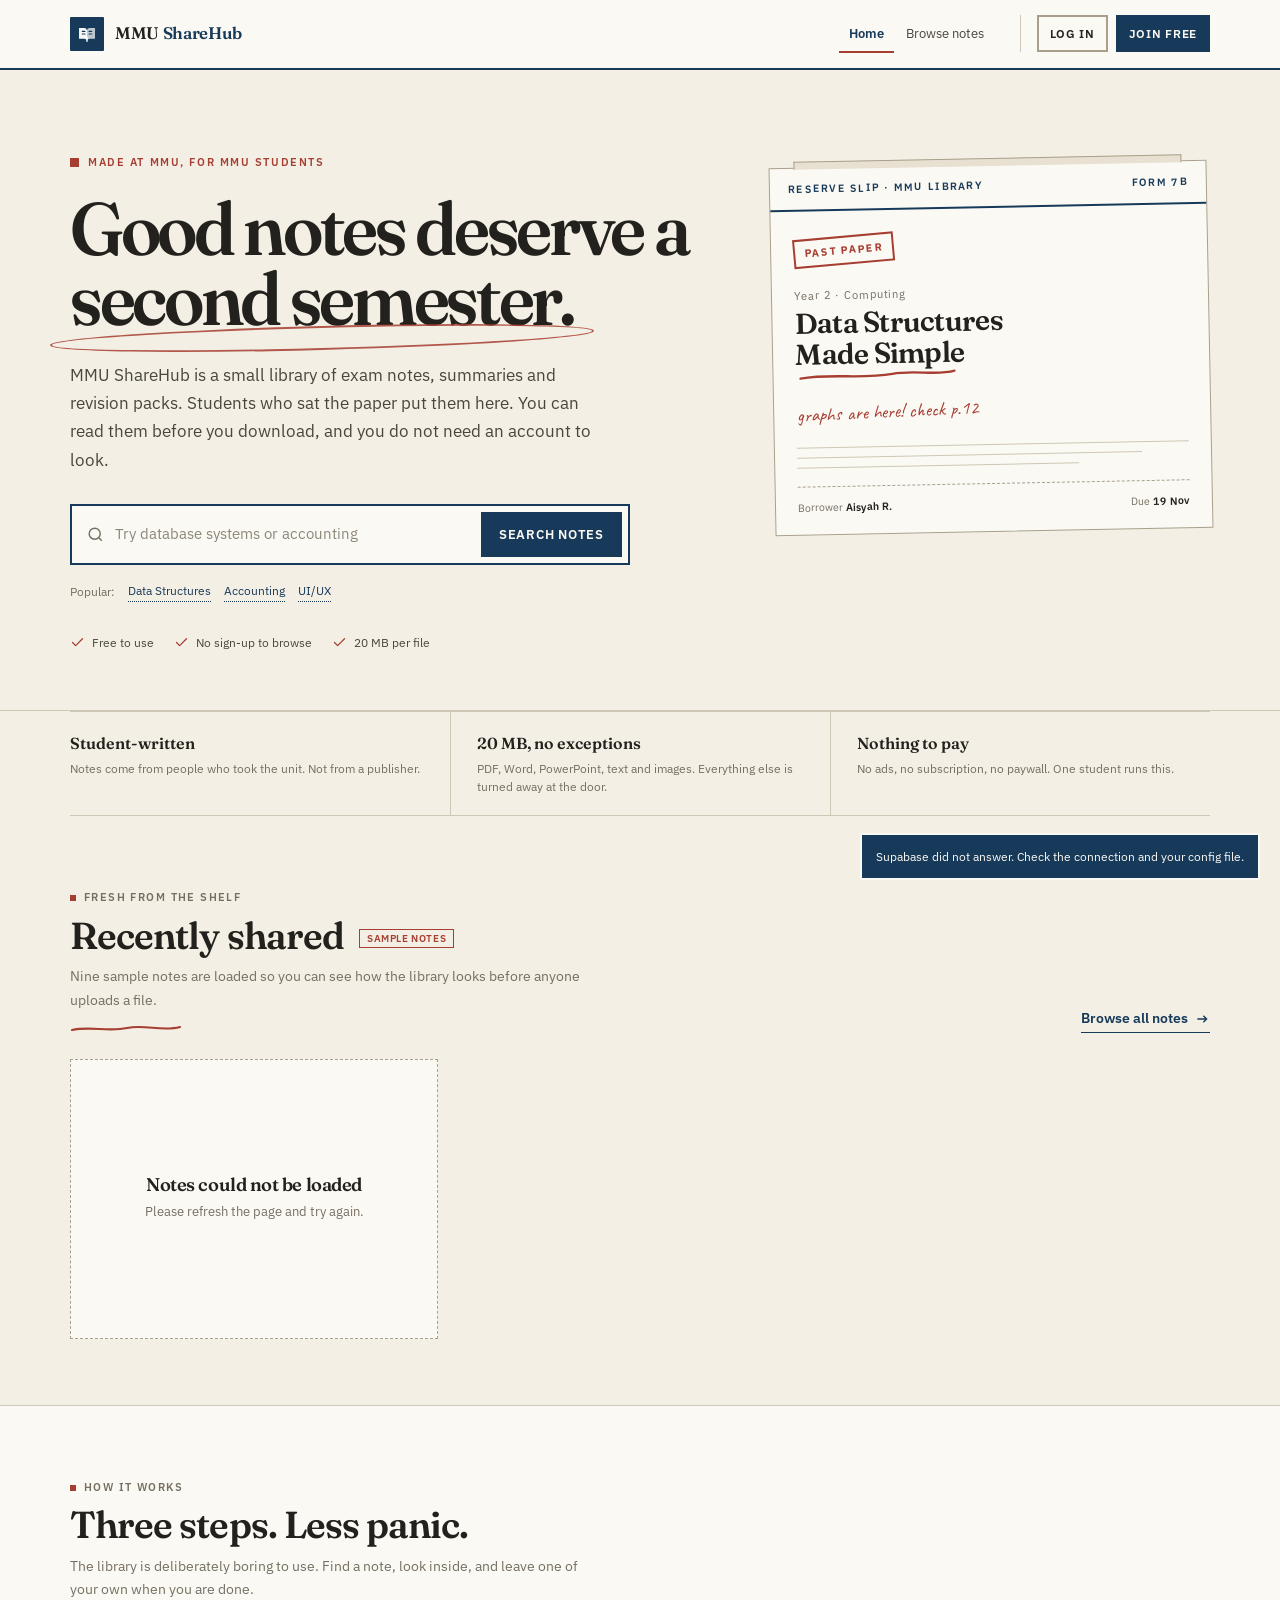
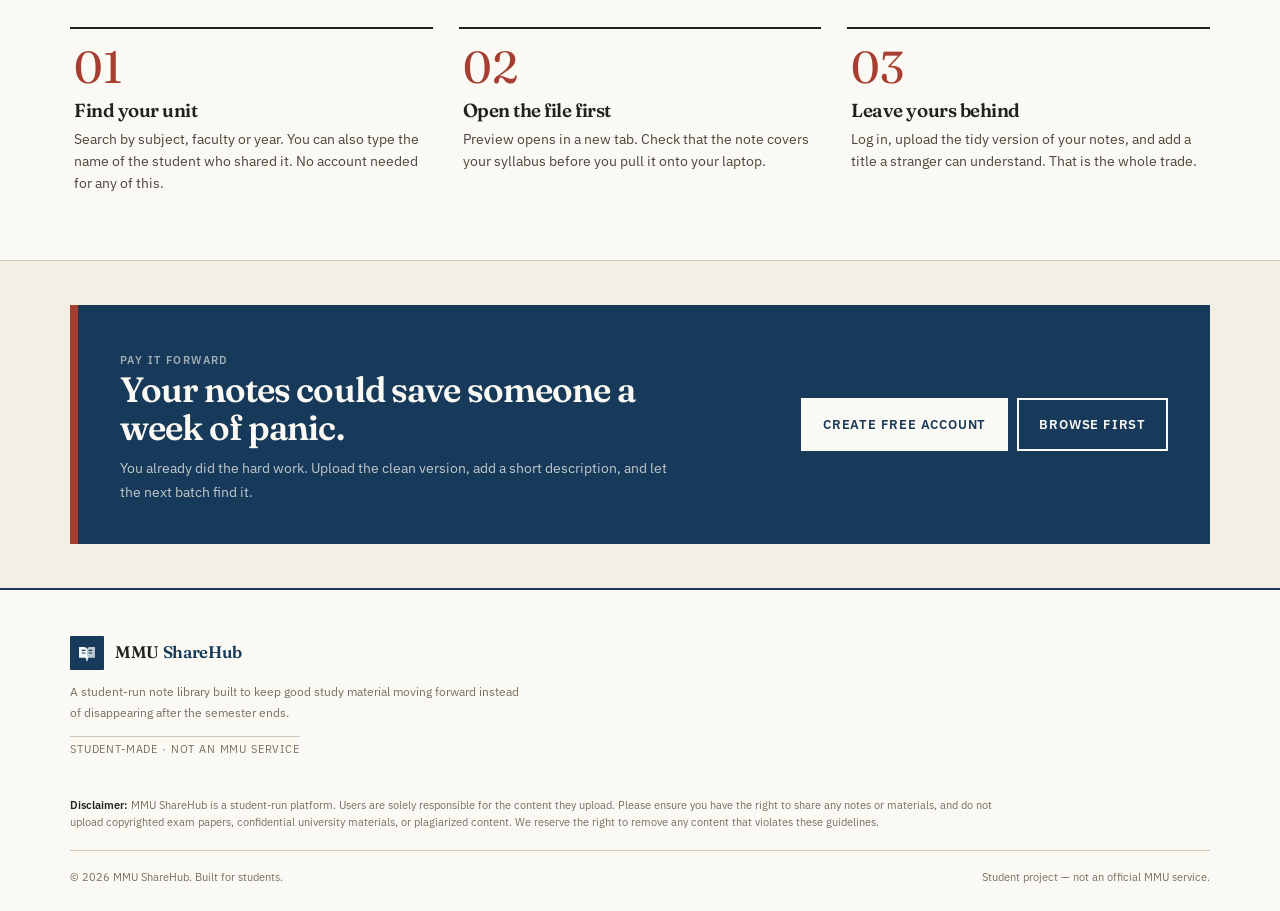
==== commit 69cc016c: "Remove Explore / Account / Project footer link" ====
--- a/index.html
+++ b/index.html
@@ -200,33 +200,6 @@
           <p>A student-run note library built to keep good study material moving forward instead of disappearing after the semester ends.</p>
           <span class="footer-note">Student-made · Not an MMU service</span>
         </div>
-        <div class="footer-col">
-          <h2>Explore</h2>
-          <ul>
-            <li><a href="index.html">Home</a></li>
-            <li><a href="browse.html">Browse notes</a></li>
-            <li><a href="browse.html?sort=title">All subjects</a></li>
-            <li><a href="browse.html?sort=oldest">Oldest uploads</a></li>
-          </ul>
-        </div>
-        <div class="footer-col">
-          <h2>Account</h2>
-          <ul>
-            <li><a href="login.html">Log in</a></li>
-            <li><a href="register.html">Create account</a></li>
-            <li><a href="upload.html">Upload notes</a></li>
-            <li><a href="profile.html">My notes</a></li>
-          </ul>
-        </div>
-        <div class="footer-col">
-          <h2>Project</h2>
-          <ul>
-            <li><a href="README.md" target="_blank" rel="noopener">README</a></li>
-            <li><a href="docs/supabase-setup.md" target="_blank" rel="noopener">Supabase setup</a></li>
-            <li><a href="docs/deployment.md" target="_blank" rel="noopener">Deployment guide</a></li>
-            <li><a href="docs/database-policies.md" target="_blank" rel="noopener">Database policies</a></li>
-          </ul>
-        </div>
       </div>
 
       <div class="footer-disclaimer">
--- a/css/styles.css
+++ b/css/styles.css
@@ -643,14 +643,10 @@
 /* ---------- footer ---------- */
 
 .site-footer { border-top: 2px solid var(--stamp); background: var(--sheet); }
-.footer-grid { display: grid; grid-template-columns: 1.5fr repeat(3, minmax(0,1fr)); gap: 36px; padding: 46px 0 34px; }
+.footer-grid { padding: 46px 0 34px; }
 .footer-brand .brand { margin-bottom: 11px; }
-.footer-brand > p { max-width: 310px; color: var(--muted); font-size: .78rem; line-height: 1.65; }
+.footer-brand > p { max-width: 460px; color: var(--muted); font-size: .78rem; line-height: 1.65; }
 .footer-note { display: inline-block; margin-top: 14px; padding: 4px 0; border-top: 1px solid var(--rule); color: var(--muted); font-size: .66rem; letter-spacing: .08em; text-transform: uppercase; }
-.footer-col h2 { margin-bottom: 11px; color: var(--ink); font-family: var(--font-text); font-size: .66rem; font-weight: 700; letter-spacing: .12em; text-transform: uppercase; }
-.footer-col ul { display: grid; gap: 8px; }
-.footer-col a { color: var(--muted); font-size: .78rem; }
-.footer-col a:hover { color: var(--pen); text-decoration: underline; text-underline-offset: 3px; }
 .footer-disclaimer { max-width: 940px; padding-bottom: 18px; color: var(--muted); font-size: .67rem; line-height: 1.65; }
 .footer-disclaimer strong { color: var(--ink); font-weight: 600; }
 .footer-bottom { display: flex; align-items: center; justify-content: space-between; gap: 16px; padding: 18px 0 24px; border-top: 1px solid var(--rule); color: var(--muted); font-size: .68rem; }
@@ -665,7 +661,6 @@
 @media (max-width: 1080px) {
   .hero__grid { gap: 44px; }
   .notes-grid { grid-template-columns: repeat(2, minmax(0,1fr)); }
-  .footer-grid { gap: 26px; }
 }
 
 @media (max-width: 900px) {
@@ -699,8 +694,6 @@
   .reserve-card { width: min(100%, 480px); margin-inline: auto; }
   .section { padding: 52px 0; }
   .cta-band { flex-direction: column; align-items: flex-start; padding: 32px; }
-  .footer-grid { grid-template-columns: repeat(2, minmax(0,1fr)); }
-  .footer-brand { grid-column: 1 / -1; }
 }
 
 @media (max-width: 700px) {
@@ -730,7 +723,7 @@
   .form-grid, .detail-facts { grid-template-columns: 1fr; }
   .detail-actions .btn { flex: 1; }
   .detail-actions .btn-danger { margin-left: 0; }
-  .footer-grid { gap: 26px 20px; padding-top: 38px; }
+  .footer-grid { padding-top: 38px; }
   .footer-bottom { align-items: flex-start; flex-direction: column; gap: 7px; }
   .toast { right: 16px; bottom: 16px; }
 }
@@ -743,8 +736,6 @@
   .section { padding: 44px 0; }
   .gate-card__actions, .cta-band__actions { flex-direction: column; }
   .gate-card__actions .btn, .cta-band__actions .btn { width: 100%; }
-  .footer-grid { grid-template-columns: 1fr; }
-  .footer-brand { grid-column: auto; }
   .auth-form-wrap { padding: 26px 18px; }
   .note-card__date { display: none; }
 }
